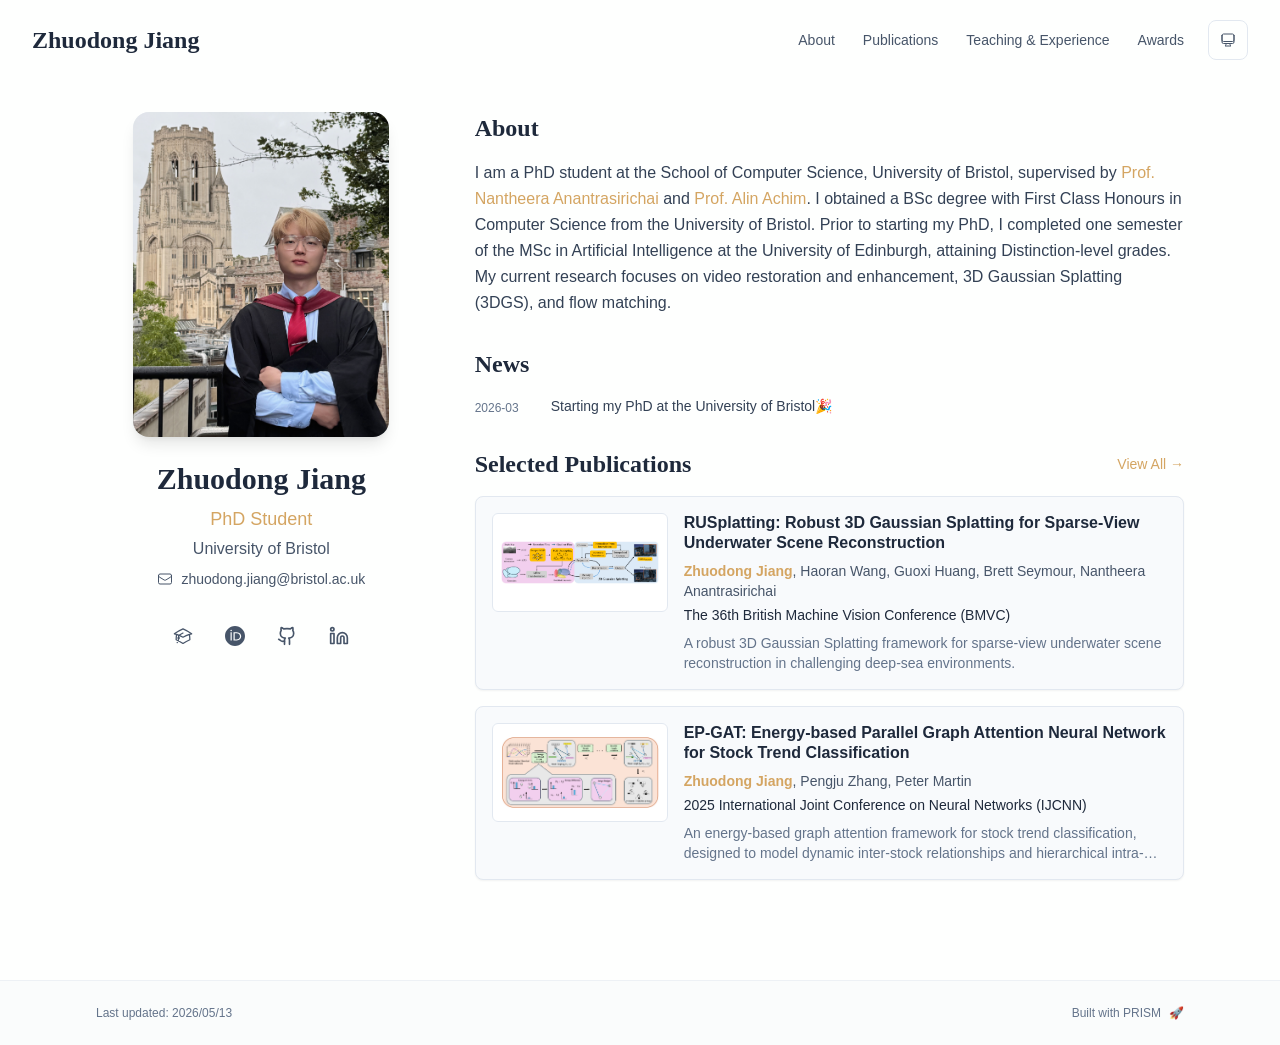
==== index.html @ 2ffdc96c "Add files via upload" ====
<!DOCTYPE html><html lang="en" class="scroll-smooth"><head><meta charSet="utf-8"/><meta name="viewport" content="width=device-width, initial-scale=1"/><link rel="preload" as="image" href="bio.JPG"/><link rel="stylesheet" href="/_next/static/css/8590dfe646bd45a2.css" data-precedence="next"/><link rel="preload" as="script" fetchPriority="low" href="/_next/static/chunks/webpack-679b75d1c4c2027c.js"/><script src="/_next/static/chunks/4bd1b696-70b6d399998de86a.js" async=""></script><script src="/_next/static/chunks/684-5aaa8290a129f299.js" async=""></script><script src="/_next/static/chunks/main-app-1e3bed3630643436.js" async=""></script><script src="/_next/static/chunks/461-a9a5d7b05a71d978.js" async=""></script><script src="/_next/static/chunks/874-6cc630662f3664af.js" async=""></script><script src="/_next/static/chunks/291-e39730cc9327e39b.js" async=""></script><script src="/_next/static/chunks/app/layout-926b133515a40fc3.js" async=""></script><script src="/_next/static/chunks/178-8a35d88e684927c9.js" async=""></script><script src="/_next/static/chunks/748-3e2db19ba44b58be.js" async=""></script><script src="/_next/static/chunks/app/page-a90eacf010268359.js" async=""></script><link rel="icon" href="/logo.jpeg" type="image/svg+xml"/><link rel="dns-prefetch" href="https://jialeliu.com"/><link rel="preconnect" href="https://jialeliu.com" crossorigin=""/><link rel="preload" as="font" type="font/woff2" href="https://jialeliu.com/fonts/georgiab.woff2" crossorigin=""/><script>
              try {
                const theme = localStorage.getItem('theme-storage');
                const parsed = theme ? JSON.parse(theme) : null;
                const setting = parsed?.state?.theme || 'system';
                const prefersDark = typeof window !== 'undefined' && window.matchMedia && window.matchMedia('(prefers-color-scheme: dark)').matches;
                const effective = setting === 'dark' ? 'dark' : (setting === 'light' ? 'light' : (prefersDark ? 'dark' : 'light'));
                var root = document.documentElement;
                root.classList.add(effective);
                root.setAttribute('data-theme', effective);
              } catch (e) {
                var root = document.documentElement;
                root.classList.add('light');
                root.setAttribute('data-theme', 'light');
              }
            </script><script>
    try {
      const cfg = {"enabled":true,"locales":["en"],"defaultLocale":"en","mode":"auto","fixedLocale":"en","persist":true,"switcher":true,"labels":{"en":"English"}};
      const storageKey = 'locale-storage';
      const normalize = (value) => typeof value === 'string' ? value.trim().replace('_', '-').toLowerCase() : '';
      const matchLocale = (candidate) => {
        const normalized = normalize(candidate);
        if (!normalized) return null;
        if (cfg.locales.includes(normalized)) return normalized;
        const language = normalized.split('-')[0];
        if (cfg.locales.includes(language)) return language;
        return null;
      };

      let resolved = null;

      if (cfg.persist) {
        resolved = matchLocale(localStorage.getItem(storageKey));
      }

      if (!resolved) {
        if (cfg.mode === 'fixed') {
          resolved = cfg.fixedLocale;
        } else {
          resolved = matchLocale(navigator.language);
        }
      }

      if (!resolved) {
        resolved = cfg.defaultLocale;
      }

      const root = document.documentElement;
      root.lang = resolved;
      root.setAttribute('data-locale', resolved);

      if (cfg.persist) {
        localStorage.setItem(storageKey, resolved);
      }
    } catch (e) {
      const root = document.documentElement;
      root.lang = 'en';
      root.setAttribute('data-locale', 'en');
    }
  </script><title>Zhuodong Jiang</title><meta name="description" content="PhD student at the University of Bristol."/><meta name="author" content="Zhuodong Jiang"/><meta name="keywords" content="Zhuodong Jiang,PhD,Research,University of Bristol"/><meta name="creator" content="Zhuodong Jiang"/><meta name="publisher" content="Zhuodong Jiang"/><meta property="og:title" content="Zhuodong Jiang"/><meta property="og:description" content="PhD student at the University of Bristol."/><meta property="og:site_name" content="Zhuodong Jiang&#x27;s Academic Website"/><meta property="og:locale" content="en_US"/><meta property="og:type" content="website"/><meta name="twitter:card" content="summary"/><meta name="twitter:title" content="Zhuodong Jiang"/><meta name="twitter:description" content="PhD student at the University of Bristol."/><link rel="icon" href="/logo.jpeg"/><script>document.querySelectorAll('body link[rel="icon"], body link[rel="apple-touch-icon"]').forEach(el => document.head.appendChild(el))</script><script src="/_next/static/chunks/polyfills-42372ed130431b0a.js" noModule=""></script></head><body class="font-sans antialiased"><div style="visibility:hidden"><nav class="fixed top-0 left-0 right-0 z-50" data-headlessui-state=""><div class="transition-all duration-300 ease-out bg-transparent" style="transform:translateY(-100px)"><div class="max-w-7xl mx-auto px-4 sm:px-6 lg:px-8"><div class="flex justify-between items-center h-16 lg:h-20"><div class="flex-shrink-0" tabindex="0"><a class="text-xl lg:text-2xl font-serif font-semibold text-primary hover:text-accent transition-colors duration-200" href="/">Zhuodong Jiang</a></div><div class="hidden lg:block"><div class="ml-10 flex items-center space-x-3"><div class="relative flex items-baseline space-x-1"><a data-nav-href="/" class="relative px-3 py-2 text-sm font-medium rounded-lg transition-colors duration-150 text-primary" href="/">About</a><a data-nav-href="/publications" class="relative px-3 py-2 text-sm font-medium rounded-lg transition-colors duration-150 text-neutral-600" href="/publications/">Publications</a><a data-nav-href="/teaching" class="relative px-3 py-2 text-sm font-medium rounded-lg transition-colors duration-150 text-neutral-600" href="/teaching/">Teaching &amp; Experience</a><a data-nav-href="/awards" class="relative px-3 py-2 text-sm font-medium rounded-lg transition-colors duration-150 text-neutral-600" href="/awards/">Awards</a></div><div class="flex items-center justify-center w-10 h-10 rounded-lg border border-neutral-200 dark:border-[rgba(148,163,184,0.24)] bg-background dark:bg-neutral-800"><div class="w-4 h-4 rounded-full bg-neutral-300 animate-pulse"></div></div></div></div><div class="lg:hidden flex items-center space-x-2"><div class="flex items-center justify-center w-10 h-10 rounded-lg border border-neutral-200 dark:border-[rgba(148,163,184,0.24)] bg-background dark:bg-neutral-800"><div class="w-4 h-4 rounded-full bg-neutral-300 animate-pulse"></div></div><button class="inline-flex items-center justify-center p-2 rounded-md text-neutral-600 hover:text-primary hover:bg-neutral-100 dark:hover:bg-neutral-800 focus:outline-none focus:ring-2 focus:ring-inset focus:ring-accent transition-colors duration-200" id="headlessui-disclosure-button-«R7pdb»" type="button" aria-expanded="false" data-headlessui-state=""><span class="sr-only">Open main menu</span><div><svg xmlns="http://www.w3.org/2000/svg" fill="none" viewBox="0 0 24 24" stroke-width="1.5" stroke="currentColor" aria-hidden="true" data-slot="icon" class="block h-6 w-6"><path stroke-linecap="round" stroke-linejoin="round" d="M3.75 6.75h16.5M3.75 12h16.5m-16.5 5.25h16.5"></path></svg></div></button></div></div></div></div></nav><main class="min-h-screen pt-16 lg:pt-20"><div class="max-w-6xl mx-auto px-4 sm:px-6 lg:px-8 py-8 bg-background min-h-screen"><div class="grid grid-cols-1 lg:grid-cols-3 gap-12"><div class="lg:col-span-1"><div class="sticky top-8" style="opacity:0;transform:translateY(20px)"><div class="w-64 max-w-full mx-auto mb-6 rounded-2xl overflow-hidden shadow-lg bg-neutral-100 dark:bg-neutral-800 hover:shadow-xl transition-all duration-200 hover:scale-105"><img alt="Zhuodong Jiang" width="2374" height="2936" decoding="async" data-nimg="1" class="w-full h-auto object-contain" style="color:transparent" src="bio.JPG"/></div><div class="text-center mb-6"><h1 class="text-3xl font-serif font-bold text-primary mb-2">Zhuodong Jiang</h1><p class="text-lg text-accent font-medium mb-1">PhD Student</p><p class="text-neutral-600 mb-2">University of Bristol</p><a href="mailto:zhuodong.jiang@bristol.ac.uk" class="inline-flex max-w-full items-center justify-center gap-2 text-sm text-neutral-600 transition-colors duration-200 hover:text-accent dark:text-neutral-400"><svg xmlns="http://www.w3.org/2000/svg" fill="none" viewBox="0 0 24 24" stroke-width="1.5" stroke="currentColor" aria-hidden="true" data-slot="icon" class="h-4 w-4 flex-shrink-0"><path stroke-linecap="round" stroke-linejoin="round" d="M21.75 6.75v10.5a2.25 2.25 0 0 1-2.25 2.25h-15a2.25 2.25 0 0 1-2.25-2.25V6.75m19.5 0A2.25 2.25 0 0 0 19.5 4.5h-15a2.25 2.25 0 0 0-2.25 2.25m19.5 0v.243a2.25 2.25 0 0 1-1.07 1.916l-7.5 4.615a2.25 2.25 0 0 1-2.36 0L3.32 8.91a2.25 2.25 0 0 1-1.07-1.916V6.75"></path></svg><span class="truncate">zhuodong.jiang@bristol.ac.uk</span></a></div><div class="flex flex-wrap justify-center gap-3 sm:gap-4 mb-6 relative px-2"><a href="https://scholar.google.com/citations?user=TAhNM6oAAAAJ&amp;hl=en&amp;authuser=1" target="_blank" rel="noopener noreferrer" class="p-2 sm:p-2 text-neutral-600 dark:text-neutral-400 hover:text-accent transition-colors duration-200" aria-label="Google Scholar"><svg xmlns="http://www.w3.org/2000/svg" fill="none" viewBox="0 0 24 24" stroke-width="1.5" stroke="currentColor" aria-hidden="true" data-slot="icon" class="h-5 w-5"><path stroke-linecap="round" stroke-linejoin="round" d="M4.26 10.147a60.438 60.438 0 0 0-.491 6.347A48.62 48.62 0 0 1 12 20.904a48.62 48.62 0 0 1 8.232-4.41 60.46 60.46 0 0 0-.491-6.347m-15.482 0a50.636 50.636 0 0 0-2.658-.813A59.906 59.906 0 0 1 12 3.493a59.903 59.903 0 0 1 10.399 5.84c-.896.248-1.783.52-2.658.814m-15.482 0A50.717 50.717 0 0 1 12 13.489a50.702 50.702 0 0 1 7.74-3.342M6.75 15a.75.75 0 1 0 0-1.5.75.75 0 0 0 0 1.5Zm0 0v-3.675A55.378 55.378 0 0 1 12 8.443m-7.007 11.55A5.981 5.981 0 0 0 6.75 15.75v-1.5"></path></svg></a><a href="https://orcid.org/my-orcid?orcid=0009-0002-5000-2752" target="_blank" rel="noopener noreferrer" class="p-2 sm:p-2 text-neutral-600 dark:text-neutral-400 hover:text-accent transition-colors duration-200" aria-label="ORCID"><svg viewBox="0 0 24 24" fill="currentColor" class="h-5 w-5" xmlns="http://www.w3.org/2000/svg"><path d="M12 0C5.372 0 0 5.372 0 12s5.372 12 12 12 12-5.372 12-12S18.628 0 12 0zM7.369 4.378c.525 0 .947.431.947.947s-.422.947-.947.947a.95.95 0 0 1-.947-.947c0-.525.422-.947.947-.947zm-.722 3.038h1.444v10.041H6.647V7.416zm3.562 0h3.9c3.712 0 5.344 2.653 5.344 5.025 0 2.578-2.016 5.025-5.325 5.025h-3.919V7.416zm1.444 1.303v7.444h2.297c3.272 0 4.022-2.484 4.022-3.722 0-2.016-1.284-3.722-4.097-3.722h-2.222z"></path></svg></a><a href="https://github.com/theflash987" target="_blank" rel="noopener noreferrer" class="p-2 sm:p-2 text-neutral-600 dark:text-neutral-400 hover:text-accent transition-colors duration-200" aria-label="GitHub"><svg xmlns="http://www.w3.org/2000/svg" width="24" height="24" viewBox="0 0 24 24" fill="none" stroke="currentColor" stroke-width="2" stroke-linecap="round" stroke-linejoin="round" class="lucide lucide-github h-5 w-5" aria-hidden="true"><path d="M15 22v-4a4.8 4.8 0 0 0-1-3.5c3 0 6-2 6-5.5.08-1.25-.27-2.48-1-3.5.28-1.15.28-2.35 0-3.5 0 0-1 0-3 1.5-2.64-.5-5.36-.5-8 0C6 2 5 2 5 2c-.3 1.15-.3 2.35 0 3.5A5.403 5.403 0 0 0 4 9c0 3.5 3 5.5 6 5.5-.39.49-.68 1.05-.85 1.65-.17.6-.22 1.23-.15 1.85v4"></path><path d="M9 18c-4.51 2-5-2-7-2"></path></svg></a><a href="https://www.linkedin.com/in/zhuodong-jiang-a0615832b/" target="_blank" rel="noopener noreferrer" class="p-2 sm:p-2 text-neutral-600 dark:text-neutral-400 hover:text-accent transition-colors duration-200" aria-label="LinkedIn"><svg xmlns="http://www.w3.org/2000/svg" width="24" height="24" viewBox="0 0 24 24" fill="none" stroke="currentColor" stroke-width="2" stroke-linecap="round" stroke-linejoin="round" class="lucide lucide-linkedin h-5 w-5" aria-hidden="true"><path d="M16 8a6 6 0 0 1 6 6v7h-4v-7a2 2 0 0 0-2-2 2 2 0 0 0-2 2v7h-4v-7a6 6 0 0 1 6-6z"></path><rect width="4" height="12" x="2" y="9"></rect><circle cx="4" cy="4" r="2"></circle></svg></a></div></div></div><div class="lg:col-span-2 space-y-8"><section id="about" class="scroll-mt-24 space-y-8"><section style="opacity:0;transform:translateY(20px)"><h2 class="text-2xl font-serif font-bold text-primary mb-4">About</h2><div class="text-neutral-700 dark:text-neutral-600 leading-relaxed"><p class="mb-4 last:mb-0">I am a PhD student at the School of Computer Science, University of Bristol, supervised by <a href="https://pui-nantheera.github.io/" node="[object Object]" target="_blank" rel="noopener noreferrer" class="text-accent font-medium transition-all duration-200 rounded hover:bg-accent/10 hover:shadow-sm">Prof. Nantheera Anantrasirichai</a> and <a href="https://www.bristol.ac.uk/people/person/Alin-Achim-a515a426-727d-480b-8d4e-a4a756d6d8f9/" node="[object Object]" target="_blank" rel="noopener noreferrer" class="text-accent font-medium transition-all duration-200 rounded hover:bg-accent/10 hover:shadow-sm">Prof. Alin Achim</a>. I obtained a BSc degree with First Class Honours in Computer Science from the University of Bristol. Prior to starting my PhD, I completed one semester of the MSc in Artificial Intelligence at the University of Edinburgh, attaining Distinction-level grades. My current research focuses on video restoration and enhancement, 3D Gaussian Splatting (3DGS), and flow matching.</p></div></section><section style="opacity:0;transform:translateY(20px)"><h2 class="text-2xl font-serif font-bold text-primary mb-4">News</h2><div class="space-y-3"><div class="flex items-start space-x-3"><span class="text-xs text-neutral-500 mt-1 w-16 flex-shrink-0">2026-03</span><p class="text-sm text-neutral-700">Starting my PhD at the University of Bristol🎉</p></div></div></section><section style="opacity:0;transform:translateY(20px)"><div class="flex items-center justify-between mb-4"><h2 class="text-2xl font-serif font-bold text-primary">Selected Publications</h2><a class="text-accent hover:text-accent-dark text-sm font-medium transition-all duration-200 rounded hover:bg-accent/10 hover:shadow-sm" href="/publications/">View All<!-- --> →</a></div><div class="space-y-4"><div class="bg-neutral-50 dark:bg-neutral-800 p-4 rounded-lg shadow-sm border border-neutral-200 dark:border-[rgba(148,163,184,0.24)] hover:shadow-lg transition-all duration-200 hover:scale-[1.02]" style="opacity:0;transform:translateY(20px)"><div class="flex flex-col gap-4 sm:flex-row"><div class="w-full flex-shrink-0 sm:w-44"><div class="relative aspect-video overflow-hidden rounded-md border border-neutral-200 bg-white dark:border-neutral-700 dark:bg-neutral-900"><img alt="RUSplatting: Robust 3D Gaussian Splatting for Sparse-View Underwater Scene Reconstruction" loading="lazy" decoding="async" data-nimg="fill" class="object-contain p-2" style="position:absolute;height:100%;width:100%;left:0;top:0;right:0;bottom:0;color:transparent" src="/papers/overview_final_v2.png"/></div></div><div class="min-w-0 flex-1"><h3 class="font-semibold text-primary mb-2 leading-tight">RUSplatting: Robust 3D Gaussian Splatting for Sparse-View Underwater Scene Reconstruction</h3><p class="text-sm text-neutral-600 dark:text-neutral-500 mb-1"><span><span class="font-semibold text-accent ">Zhuodong Jiang</span>, </span><span><span class=" ">Haoran Wang</span>, </span><span><span class=" ">Guoxi Huang</span>, </span><span><span class=" ">Brett Seymour</span>, </span><span><span class=" ">Nantheera Anantrasirichai</span></span></p><p class="text-sm font-medium text-neutral-800 dark:text-neutral-600 mb-2">The 36th British Machine Vision Conference (BMVC)</p><p class="text-sm text-neutral-500 dark:text-neutral-500 line-clamp-2">A robust 3D Gaussian Splatting framework for sparse-view underwater scene reconstruction in challenging deep-sea environments.</p></div></div></div><div class="bg-neutral-50 dark:bg-neutral-800 p-4 rounded-lg shadow-sm border border-neutral-200 dark:border-[rgba(148,163,184,0.24)] hover:shadow-lg transition-all duration-200 hover:scale-[1.02]" style="opacity:0;transform:translateY(20px)"><div class="flex flex-col gap-4 sm:flex-row"><div class="w-full flex-shrink-0 sm:w-44"><div class="relative aspect-video overflow-hidden rounded-md border border-neutral-200 bg-white dark:border-neutral-700 dark:bg-neutral-900"><img alt="EP-GAT: Energy-based Parallel Graph Attention Neural Network for Stock Trend Classification" loading="lazy" decoding="async" data-nimg="fill" class="object-contain p-2" style="position:absolute;height:100%;width:100%;left:0;top:0;right:0;bottom:0;color:transparent" src="/papers/overall_structure.png"/></div></div><div class="min-w-0 flex-1"><h3 class="font-semibold text-primary mb-2 leading-tight">EP-GAT: Energy-based Parallel Graph Attention Neural Network for Stock Trend Classification</h3><p class="text-sm text-neutral-600 dark:text-neutral-500 mb-1"><span><span class="font-semibold text-accent ">Zhuodong Jiang</span>, </span><span><span class=" ">Pengju Zhang</span>, </span><span><span class=" ">Peter Martin</span></span></p><p class="text-sm font-medium text-neutral-800 dark:text-neutral-600 mb-2">2025 International Joint Conference on Neural Networks (IJCNN)</p><p class="text-sm text-neutral-500 dark:text-neutral-500 line-clamp-2">An energy-based graph attention framework for stock trend classification, designed to model dynamic inter-stock relationships and hierarchical intra-stock patterns.</p></div></div></div></div></section></section></div></div></div><!--$--><!--/$--><!--$--><!--/$--></main><footer class="border-t border-neutral-200/50 bg-neutral-50/50 dark:bg-neutral-900/50 dark:border-neutral-700/50"><div class="max-w-6xl mx-auto px-4 sm:px-6 lg:px-8 py-6"><div class="flex flex-col sm:flex-row justify-between items-center gap-2"><p class="text-xs text-neutral-500">Last updated<!-- -->: <!-- -->2026/05/13</p><p class="text-xs text-neutral-500 flex items-center"><a href="https://github.com/xyjoey/PRISM" target="_blank" rel="noopener noreferrer">Built with PRISM</a><span class="ml-2">🚀</span></p></div></div></footer></div><script src="/_next/static/chunks/webpack-679b75d1c4c2027c.js" async=""></script><script>(self.__next_f=self.__next_f||[]).push([0])</script><script>self.__next_f.push([1,"1:\"$Sreact.fragment\"\n3:I[3719,[\"461\",\"static/chunks/461-a9a5d7b05a71d978.js\",\"874\",\"static/chunks/874-6cc630662f3664af.js\",\"291\",\"static/chunks/291-e39730cc9327e39b.js\",\"177\",\"static/chunks/app/layout-926b133515a40fc3.js\"],\"ThemeProvider\"]\n4:I[310,[\"461\",\"static/chunks/461-a9a5d7b05a71d978.js\",\"874\",\"static/chunks/874-6cc630662f3664af.js\",\"291\",\"static/chunks/291-e39730cc9327e39b.js\",\"177\",\"static/chunks/app/layout-926b133515a40fc3.js\"],\"LocaleProvider\"]\n5:I[4574,[\"461\",\"static/chunks/461-a9a5d7b05a71d978.js\",\"874\",\"static/chunks/874-6cc630662f3664af.js\",\"291\",\"static/chunks/291-e39730cc9327e39b.js\",\"177\",\"static/chunks/app/layout-926b133515a40fc3.js\"],\"default\"]\n6:I[7555,[],\"\"]\n7:I[1295,[],\"\"]\n8:I[2548,[\"461\",\"static/chunks/461-a9a5d7b05a71d978.js\",\"874\",\"static/chunks/874-6cc630662f3664af.js\",\"291\",\"static/chunks/291-e39730cc9327e39b.js\",\"177\",\"static/chunks/app/layout-926b133515a40fc3.js\"],\"default\"]\n9:I[4460,[\"461\",\"static/chunks/461-a9a5d7b05a71d978.js\",\"178\",\"static/chunks/178-8a35d88e684927c9.js\",\"874\",\"static/chunks/874-6cc630662f3664af.js\",\"748\",\"static/chunks/748-3e2db19ba44b58be.js\",\"974\",\"static/chunks/app/page-a90eacf010268359.js\"],\"default\"]\na:I[9665,[],\"MetadataBoundary\"]\nc:I[9665,[],\"OutletBoundary\"]\nf:I[4911,[],\"AsyncMetadataOutlet\"]\n11:I[9665,[],\"ViewportBoundary\"]\n13:I[6614,[],\"\"]\n:HL[\"/_next/static/css/8590dfe646bd45a2.css\",\"style\"]\n2:T57d,\n    try {\n      const cfg = {\"enabled\":true,\"locales\":[\"en\"],\"defaultLocale\":\"en\",\"mode\":\"auto\",\"fixedLocale\":\"en\",\"persist\":true,\"switcher\":true,\"labels\":{\"en\":\"English\"}};\n      const storageKey = 'locale-storage';\n      const normalize = (value) =\u003e typeof value === 'string' ? value.trim().replace('_', '-').toLowerCase() : '';\n      const matchLocale = (candidate) =\u003e {\n        const normalized = normalize(candidate);\n        if (!normalized) return null;\n        if (cfg.locales.includes(normalized)) return normalized;\n        const language = normalized.split('-')[0];\n        if (cfg.locales.includes(language)) return language;\n        return null;\n      "])</script><script>self.__next_f.push([1,"};\n\n      let resolved = null;\n\n      if (cfg.persist) {\n        resolved = matchLocale(localStorage.getItem(storageKey));\n      }\n\n      if (!resolved) {\n        if (cfg.mode === 'fixed') {\n          resolved = cfg.fixedLocale;\n        } else {\n          resolved = matchLocale(navigator.language);\n        }\n      }\n\n      if (!resolved) {\n        resolved = cfg.defaultLocale;\n      }\n\n      const root = document.documentElement;\n      root.lang = resolved;\n      root.setAttribute('data-locale', resolved);\n\n      if (cfg.persist) {\n        localStorage.setItem(storageKey, resolved);\n      }\n    } catch (e) {\n      const root = document.documentElement;\n      root.lang = 'en';\n      root.setAttribute('data-locale', 'en');\n    }\n  "])</script><script>self.__next_f.push([1,"0:{\"P\":null,\"b\":\"Yw_uEle7CF0HJlz-Taul2\",\"p\":\"\",\"c\":[\"\",\"\"],\"i\":false,\"f\":[[[\"\",{\"children\":[\"__PAGE__\",{}]},\"$undefined\",\"$undefined\",true],[\"\",[\"$\",\"$1\",\"c\",{\"children\":[[[\"$\",\"link\",\"0\",{\"rel\":\"stylesheet\",\"href\":\"/_next/static/css/8590dfe646bd45a2.css\",\"precedence\":\"next\",\"crossOrigin\":\"$undefined\",\"nonce\":\"$undefined\"}]],[\"$\",\"html\",null,{\"lang\":\"en\",\"className\":\"scroll-smooth\",\"suppressHydrationWarning\":true,\"children\":[[\"$\",\"head\",null,{\"children\":[[\"$\",\"link\",null,{\"rel\":\"icon\",\"href\":\"/logo.jpeg\",\"type\":\"image/svg+xml\"}],[\"$\",\"link\",null,{\"rel\":\"dns-prefetch\",\"href\":\"https://jialeliu.com\"}],[\"$\",\"link\",null,{\"rel\":\"preconnect\",\"href\":\"https://jialeliu.com\",\"crossOrigin\":\"\"}],[\"$\",\"link\",null,{\"rel\":\"preload\",\"as\":\"font\",\"type\":\"font/woff2\",\"href\":\"https://jialeliu.com/fonts/georgiab.woff2\",\"crossOrigin\":\"\"}],[\"$\",\"script\",null,{\"dangerouslySetInnerHTML\":{\"__html\":\"\\n              try {\\n                const theme = localStorage.getItem('theme-storage');\\n                const parsed = theme ? JSON.parse(theme) : null;\\n                const setting = parsed?.state?.theme || 'system';\\n                const prefersDark = typeof window !== 'undefined' \u0026\u0026 window.matchMedia \u0026\u0026 window.matchMedia('(prefers-color-scheme: dark)').matches;\\n                const effective = setting === 'dark' ? 'dark' : (setting === 'light' ? 'light' : (prefersDark ? 'dark' : 'light'));\\n                var root = document.documentElement;\\n                root.classList.add(effective);\\n                root.setAttribute('data-theme', effective);\\n              } catch (e) {\\n                var root = document.documentElement;\\n                root.classList.add('light');\\n                root.setAttribute('data-theme', 'light');\\n              }\\n            \"}}],[\"$\",\"script\",null,{\"dangerouslySetInnerHTML\":{\"__html\":\"$2\"}}]]}],[\"$\",\"body\",null,{\"className\":\"font-sans antialiased\",\"children\":[\"$\",\"$L3\",null,{\"children\":[\"$\",\"$L4\",null,{\"config\":{\"enabled\":true,\"locales\":[\"en\"],\"defaultLocale\":\"en\",\"mode\":\"auto\",\"fixedLocale\":\"en\",\"persist\":true,\"switcher\":true,\"labels\":{\"en\":\"English\"}},\"children\":[[\"$\",\"$L5\",null,{\"items\":[{\"title\":\"About\",\"type\":\"page\",\"target\":\"about\",\"href\":\"/\"},{\"title\":\"Publications\",\"type\":\"page\",\"target\":\"publications\",\"href\":\"/publications\"},{\"title\":\"Teaching \u0026 Experience\",\"type\":\"page\",\"target\":\"teaching\",\"href\":\"/teaching\"},{\"title\":\"Awards\",\"type\":\"page\",\"target\":\"awards\",\"href\":\"/awards\"}],\"siteTitle\":\"Zhuodong Jiang\",\"enableOnePageMode\":false,\"i18n\":\"$0:f:0:1:1:props:children:1:props:children:1:props:children:props:children:props:config\",\"itemsByLocale\":{\"en\":[{\"title\":\"About\",\"type\":\"page\",\"target\":\"about\",\"href\":\"/\"},{\"title\":\"Publications\",\"type\":\"page\",\"target\":\"publications\",\"href\":\"/publications\"},{\"title\":\"Teaching \u0026 Experience\",\"type\":\"page\",\"target\":\"teaching\",\"href\":\"/teaching\"},{\"title\":\"Awards\",\"type\":\"page\",\"target\":\"awards\",\"href\":\"/awards\"}]},\"siteTitleByLocale\":{\"en\":\"Zhuodong Jiang\"}}],[\"$\",\"main\",null,{\"className\":\"min-h-screen pt-16 lg:pt-20\",\"children\":[\"$\",\"$L6\",null,{\"parallelRouterKey\":\"children\",\"error\":\"$undefined\",\"errorStyles\":\"$undefined\",\"errorScripts\":\"$undefined\",\"template\":[\"$\",\"$L7\",null,{}],\"templateStyles\":\"$undefined\",\"templateScripts\":\"$undefined\",\"notFound\":[[[\"$\",\"title\",null,{\"children\":\"404: This page could not be found.\"}],[\"$\",\"div\",null,{\"style\":{\"fontFamily\":\"system-ui,\\\"Segoe UI\\\",Roboto,Helvetica,Arial,sans-serif,\\\"Apple Color Emoji\\\",\\\"Segoe UI Emoji\\\"\",\"height\":\"100vh\",\"textAlign\":\"center\",\"display\":\"flex\",\"flexDirection\":\"column\",\"alignItems\":\"center\",\"justifyContent\":\"center\"},\"children\":[\"$\",\"div\",null,{\"children\":[[\"$\",\"style\",null,{\"dangerouslySetInnerHTML\":{\"__html\":\"body{color:#000;background:#fff;margin:0}.next-error-h1{border-right:1px solid rgba(0,0,0,.3)}@media (prefers-color-scheme:dark){body{color:#fff;background:#000}.next-error-h1{border-right:1px solid rgba(255,255,255,.3)}}\"}}],[\"$\",\"h1\",null,{\"className\":\"next-error-h1\",\"style\":{\"display\":\"inline-block\",\"margin\":\"0 20px 0 0\",\"padding\":\"0 23px 0 0\",\"fontSize\":24,\"fontWeight\":500,\"verticalAlign\":\"top\",\"lineHeight\":\"49px\"},\"children\":404}],[\"$\",\"div\",null,{\"style\":{\"display\":\"inline-block\"},\"children\":[\"$\",\"h2\",null,{\"style\":{\"fontSize\":14,\"fontWeight\":400,\"lineHeight\":\"49px\",\"margin\":0},\"children\":\"This page could not be found.\"}]}]]}]}]],[]],\"forbidden\":\"$undefined\",\"unauthorized\":\"$undefined\"}]}],[\"$\",\"$L8\",null,{\"lastUpdated\":\"2026/05/13\",\"lastUpdatedByLocale\":{\"en\":\"2026/05/13\"},\"defaultLocale\":\"en\"}]]}]}]}]]}]]}],{\"children\":[\"__PAGE__\",[\"$\",\"$1\",\"c\",{\"children\":[[\"$\",\"$L9\",null,{\"dataByLocale\":{\"en\":{\"author\":{\"name\":\"Zhuodong Jiang\",\"title\":\"PhD Student\",\"institution\":\"University of Bristol\",\"avatar\":\"bio.JPG\"},\"social\":{\"email\":\"zhuodong.jiang@bristol.ac.uk\",\"google_scholar\":\"https://scholar.google.com/citations?user=TAhNM6oAAAAJ\u0026hl=en\u0026authuser=1\",\"orcid\":\"https://orcid.org/my-orcid?orcid=0009-0002-5000-2752\",\"github\":\"https://github.com/theflash987\",\"linkedin\":\"https://www.linkedin.com/in/zhuodong-jiang-a0615832b/\"},\"features\":{\"enable_likes\":false,\"enable_one_page_mode\":false},\"enableOnePageMode\":false,\"researchInterests\":\"$undefined\",\"pagesToShow\":[{\"type\":\"about\",\"id\":\"about\",\"sections\":[{\"id\":\"about\",\"type\":\"markdown\",\"source\":\"bio.md\",\"title\":\"About\",\"content\":\"I am a PhD student at the School of Computer Science, University of Bristol, supervised by [Prof. Nantheera Anantrasirichai](https://pui-nantheera.github.io/) and [Prof. Alin Achim](https://www.bristol.ac.uk/people/person/Alin-Achim-a515a426-727d-480b-8d4e-a4a756d6d8f9/). I obtained a BSc degree with First Class Honours in Computer Science from the University of Bristol. Prior to starting my PhD, I completed one semester of the MSc in Artificial Intelligence at the University of Edinburgh, attaining Distinction-level grades. My current research focuses on video restoration and enhancement, 3D Gaussian Splatting (3DGS), and flow matching.\"},{\"id\":\"news\",\"type\":\"list\",\"title\":\"News\",\"source\":\"news.toml\",\"items\":[{\"date\":\"2026-03\",\"content\":\"Starting my PhD at the University of Bristol🎉\"}]},{\"id\":\"featured_publications\",\"type\":\"publications\",\"title\":\"Selected Publications\",\"filter\":\"selected\",\"limit\":3,\"publications\":[{\"id\":\"jiang2025rusplatting\",\"title\":\"RUSplatting: Robust 3D Gaussian Splatting for Sparse-View Underwater Scene Reconstruction\",\"authors\":[{\"name\":\"Zhuodong Jiang\",\"isHighlighted\":true,\"isCorresponding\":false,\"isCoAuthor\":false},{\"name\":\"Haoran Wang\",\"isHighlighted\":false,\"isCorresponding\":false,\"isCoAuthor\":false},{\"name\":\"Guoxi Huang\",\"isHighlighted\":false,\"isCorresponding\":false,\"isCoAuthor\":false},{\"name\":\"Brett Seymour\",\"isHighlighted\":false,\"isCorresponding\":false,\"isCoAuthor\":false},{\"name\":\"Nantheera Anantrasirichai\",\"isHighlighted\":false,\"isCorresponding\":false,\"isCoAuthor\":false}],\"year\":2025,\"type\":\"conference\",\"status\":\"published\",\"tags\":[\"3DGS\",\"Underwater Scene Reconstruction\"],\"keywords\":\"$0:f:0:1:2:children:1:props:children:0:props:dataByLocale:en:pagesToShow:0:sections:2:publications:0:tags\",\"researchArea\":\"machine-learning\",\"journal\":\"\",\"conference\":\"The 36th British Machine Vision Conference (BMVC)\",\"code\":\"https://github.com/theflash987/RUSplatting\",\"abstract\":\"\",\"description\":\"A robust 3D Gaussian Splatting framework for sparse-view underwater scene reconstruction in challenging deep-sea environments.\",\"selected\":true,\"preview\":\"overview_final_v2.png\",\"bibtex\":\"@inproceedings{jiang2025rusplatting,\\n  title = {RUSplatting: Robust 3D Gaussian Splatting for Sparse-View Underwater Scene Reconstruction},\\n  author = {Jiang, Zhuodong and Wang, Haoran and Huang, Guoxi and Seymour, Brett and Anantrasirichai, Nantheera},\\n  booktitle = {The 36th British Machine Vision Conference (BMVC)},\\n  year = {2025}\\n}\"},{\"id\":\"jiang2025ep\",\"title\":\"EP-GAT: Energy-based Parallel Graph Attention Neural Network for Stock Trend Classification\",\"authors\":[{\"name\":\"Zhuodong Jiang\",\"isHighlighted\":true,\"isCorresponding\":false,\"isCoAuthor\":false},{\"name\":\"Pengju Zhang\",\"isHighlighted\":false,\"isCorresponding\":false,\"isCoAuthor\":false},{\"name\":\"Peter Martin\",\"isHighlighted\":false,\"isCorresponding\":false,\"isCoAuthor\":false}],\"year\":2025,\"type\":\"conference\",\"status\":\"published\",\"tags\":[\"Graph Neural Network\",\"Financial Forecast\"],\"keywords\":\"$0:f:0:1:2:children:1:props:children:0:props:dataByLocale:en:pagesToShow:0:sections:2:publications:1:tags\",\"researchArea\":\"neural-networks\",\"journal\":\"\",\"conference\":\"2025 International Joint Conference on Neural Networks (IJCNN)\",\"pages\":\"1--8\",\"code\":\"https://github.com/theflash987/EP-GAT\",\"abstract\":\"\",\"description\":\"An energy-based graph attention framework for stock trend classification, designed to model dynamic inter-stock relationships and hierarchical intra-stock patterns.\",\"selected\":true,\"preview\":\"overall_structure.png\",\"bibtex\":\"@inproceedings{jiang2025ep,\\n  title = {EP-GAT: Energy-based Parallel Graph Attention Neural Network for Stock Trend Classification},\\n  author = {Jiang, Zhuodong and Zhang, Pengju and Martin, Peter},\\n  booktitle = {2025 International Joint Conference on Neural Networks (IJCNN)},\\n  pages = {1--8},\\n  year = {2025},\\n  organization = {IEEE}\\n}\"}]}]}]}},\"defaultLocale\":\"en\"}],[\"$\",\"$La\",null,{\"children\":\"$Lb\"}],null,[\"$\",\"$Lc\",null,{\"children\":[\"$Ld\",\"$Le\",[\"$\",\"$Lf\",null,{\"promise\":\"$@10\"}]]}]]}],{},null,false]},null,false],[\"$\",\"$1\",\"h\",{\"children\":[null,[\"$\",\"$1\",\"hWccOJwo2TQCTlWsgCvHe\",{\"children\":[[\"$\",\"$L11\",null,{\"children\":\"$L12\"}],null]}],null]}],false]],\"m\":\"$undefined\",\"G\":[\"$13\",\"$undefined\"],\"s\":false,\"S\":true}\n"])</script><script>self.__next_f.push([1,"14:\"$Sreact.suspense\"\n15:I[4911,[],\"AsyncMetadata\"]\nb:[\"$\",\"$14\",null,{\"fallback\":null,\"children\":[\"$\",\"$L15\",null,{\"promise\":\"$@16\"}]}]\n"])</script><script>self.__next_f.push([1,"e:null\n"])</script><script>self.__next_f.push([1,"12:[[\"$\",\"meta\",\"0\",{\"charSet\":\"utf-8\"}],[\"$\",\"meta\",\"1\",{\"name\":\"viewport\",\"content\":\"width=device-width, initial-scale=1\"}]]\nd:null\n"])</script><script>self.__next_f.push([1,"16:{\"metadata\":[[\"$\",\"title\",\"0\",{\"children\":\"Zhuodong Jiang\"}],[\"$\",\"meta\",\"1\",{\"name\":\"description\",\"content\":\"PhD student at the University of Bristol.\"}],[\"$\",\"meta\",\"2\",{\"name\":\"author\",\"content\":\"Zhuodong Jiang\"}],[\"$\",\"meta\",\"3\",{\"name\":\"keywords\",\"content\":\"Zhuodong Jiang,PhD,Research,University of Bristol\"}],[\"$\",\"meta\",\"4\",{\"name\":\"creator\",\"content\":\"Zhuodong Jiang\"}],[\"$\",\"meta\",\"5\",{\"name\":\"publisher\",\"content\":\"Zhuodong Jiang\"}],[\"$\",\"meta\",\"6\",{\"property\":\"og:title\",\"content\":\"Zhuodong Jiang\"}],[\"$\",\"meta\",\"7\",{\"property\":\"og:description\",\"content\":\"PhD student at the University of Bristol.\"}],[\"$\",\"meta\",\"8\",{\"property\":\"og:site_name\",\"content\":\"Zhuodong Jiang's Academic Website\"}],[\"$\",\"meta\",\"9\",{\"property\":\"og:locale\",\"content\":\"en_US\"}],[\"$\",\"meta\",\"10\",{\"property\":\"og:type\",\"content\":\"website\"}],[\"$\",\"meta\",\"11\",{\"name\":\"twitter:card\",\"content\":\"summary\"}],[\"$\",\"meta\",\"12\",{\"name\":\"twitter:title\",\"content\":\"Zhuodong Jiang\"}],[\"$\",\"meta\",\"13\",{\"name\":\"twitter:description\",\"content\":\"PhD student at the University of Bristol.\"}],[\"$\",\"link\",\"14\",{\"rel\":\"icon\",\"href\":\"/logo.jpeg\"}]],\"error\":null,\"digest\":\"$undefined\"}\n10:{\"metadata\":\"$16:metadata\",\"error\":null,\"digest\":\"$undefined\"}\n"])</script></body></html>
---- _next/static/css/8590dfe646bd45a2.css ----
/*! tailwindcss v4.1.10 | MIT License | https://tailwindcss.com */@layer properties{@supports (((-webkit-hyphens:none)) and (not (margin-trim:inline))) or ((-moz-orient:inline) and (not (color:rgb(from red r g b)))){*,::backdrop,:after,:before{--tw-translate-x:0;--tw-translate-y:0;--tw-translate-z:0;--tw-rotate-x:initial;--tw-rotate-y:initial;--tw-rotate-z:initial;--tw-skew-x:initial;--tw-skew-y:initial;--tw-space-y-reverse:0;--tw-space-x-reverse:0;--tw-border-style:solid;--tw-leading:initial;--tw-font-weight:initial;--tw-shadow:0 0 #0000;--tw-shadow-color:initial;--tw-shadow-alpha:100%;--tw-inset-shadow:0 0 #0000;--tw-inset-shadow-color:initial;--tw-inset-shadow-alpha:100%;--tw-ring-color:initial;--tw-ring-shadow:0 0 #0000;--tw-inset-ring-color:initial;--tw-inset-ring-shadow:0 0 #0000;--tw-ring-inset:initial;--tw-ring-offset-width:0px;--tw-ring-offset-color:#fff;--tw-ring-offset-shadow:0 0 #0000;--tw-blur:initial;--tw-brightness:initial;--tw-contrast:initial;--tw-grayscale:initial;--tw-hue-rotate:initial;--tw-invert:initial;--tw-opacity:initial;--tw-saturate:initial;--tw-sepia:initial;--tw-drop-shadow:initial;--tw-drop-shadow-color:initial;--tw-drop-shadow-alpha:100%;--tw-drop-shadow-size:initial;--tw-backdrop-blur:initial;--tw-backdrop-brightness:initial;--tw-backdrop-contrast:initial;--tw-backdrop-grayscale:initial;--tw-backdrop-hue-rotate:initial;--tw-backdrop-invert:initial;--tw-backdrop-opacity:initial;--tw-backdrop-saturate:initial;--tw-backdrop-sepia:initial;--tw-duration:initial;--tw-ease:initial;--tw-scale-x:1;--tw-scale-y:1;--tw-scale-z:1}}}@layer theme{:host,:root{--font-sans:"Inter",-apple-system,BlinkMacSystemFont,"Segoe UI",Roboto,sans-serif;--color-red-50:oklch(97.1% .013 17.38);--color-red-400:oklch(70.4% .191 22.216);--color-red-600:oklch(57.7% .245 27.325);--color-red-900:oklch(39.6% .141 25.723);--color-white:#fff;--spacing:.25rem;--container-2xl:42rem;--container-3xl:48rem;--container-4xl:56rem;--container-6xl:72rem;--container-7xl:80rem;--text-xs:.75rem;--text-xs--line-height:calc(1/.75);--text-sm:.875rem;--text-sm--line-height:calc(1.25/.875);--text-base:1rem;--text-base--line-height:calc(1.5/1);--text-lg:1.125rem;--text-lg--line-height:calc(1.75/1.125);--text-xl:1.25rem;--text-xl--line-height:calc(1.75/1.25);--text-2xl:1.5rem;--text-2xl--line-height:calc(2/1.5);--text-3xl:1.875rem;--text-3xl--line-height:calc(2.25/1.875);--text-4xl:2.25rem;--text-4xl--line-height:calc(2.5/2.25);--font-weight-medium:500;--font-weight-semibold:600;--font-weight-bold:700;--leading-tight:1.25;--leading-relaxed:1.625;--radius-md:.375rem;--radius-lg:.5rem;--radius-xl:.75rem;--radius-2xl:1rem;--ease-out:cubic-bezier(0,0,.2,1);--animate-pulse:pulse 2s cubic-bezier(.4,0,.6,1)infinite;--blur-xl:24px;--aspect-video:16/9;--default-transition-duration:.15s;--default-transition-timing-function:cubic-bezier(.4,0,.2,1);--default-font-family:"Inter",-apple-system,BlinkMacSystemFont,"Segoe UI",Roboto,sans-serif;--default-mono-font-family:"SF Mono",Monaco,"Cascadia Code","Roboto Mono",Consolas,"Courier New",monospace;--line-height-normal:1.5;--shadow-glass:0 8px 32px 0 #1f26875e}}@layer base{*,::backdrop,:after,:before{box-sizing:border-box;border:0 solid;margin:0;padding:0}::file-selector-button{box-sizing:border-box;border:0 solid;margin:0;padding:0}:host,html{-webkit-text-size-adjust:100%;tab-size:4;line-height:1.5;font-family:var(--default-font-family,ui-sans-serif,system-ui,sans-serif,"Apple Color Emoji","Segoe UI Emoji","Segoe UI Symbol","Noto Color Emoji");font-feature-settings:var(--default-font-feature-settings,normal);font-variation-settings:var(--default-font-variation-settings,normal);-webkit-tap-highlight-color:transparent}hr{height:0;color:inherit;border-top-width:1px}abbr:where([title]){-webkit-text-decoration:underline dotted;text-decoration:underline dotted}h1,h2,h3,h4,h5,h6{font-size:inherit;font-weight:inherit}a{color:inherit;-webkit-text-decoration:inherit;text-decoration:inherit}b,strong{font-weight:bolder}code,kbd,pre,samp{font-family:var(--default-mono-font-family,ui-monospace,SFMono-Regular,Menlo,Monaco,Consolas,"Liberation Mono","Courier New",monospace);font-feature-settings:var(--default-mono-font-feature-settings,normal);font-variation-settings:var(--default-mono-font-variation-settings,normal);font-size:1em}small{font-size:80%}sub,sup{vertical-align:baseline;font-size:75%;line-height:0;position:relative}sub{bottom:-.25em}sup{top:-.5em}table{text-indent:0;border-color:inherit;border-collapse:collapse}:-moz-focusring{outline:auto}progress{vertical-align:baseline}summary{display:list-item}menu,ol,ul{list-style:none}audio,canvas,embed,iframe,img,object,svg,video{vertical-align:middle;display:block}img,video{max-width:100%;height:auto}button,input,optgroup,select,textarea{font:inherit;font-feature-settings:inherit;font-variation-settings:inherit;letter-spacing:inherit;color:inherit;opacity:1;background-color:#0000;border-radius:0}::file-selector-button{font:inherit;font-feature-settings:inherit;font-variation-settings:inherit;letter-spacing:inherit;color:inherit;opacity:1;background-color:#0000;border-radius:0}:where(select:is([multiple],[size])) optgroup{font-weight:bolder}:where(select:is([multiple],[size])) optgroup option{padding-inline-start:20px}::file-selector-button{margin-inline-end:4px}::placeholder{opacity:1}@supports (not ((-webkit-appearance:-apple-pay-button))) or (contain-intrinsic-size:1px){::placeholder{color:currentColor}@supports (color:color-mix(in lab,red,red)){::placeholder{color:color-mix(in oklab,currentcolor 50%,transparent)}}}textarea{resize:vertical}::-webkit-search-decoration{-webkit-appearance:none}::-webkit-date-and-time-value{min-height:1lh;text-align:inherit}::-webkit-datetime-edit{display:inline-flex}::-webkit-datetime-edit-fields-wrapper{padding:0}::-webkit-datetime-edit,::-webkit-datetime-edit-year-field{padding-block:0}::-webkit-datetime-edit-day-field,::-webkit-datetime-edit-month-field{padding-block:0}::-webkit-datetime-edit-hour-field,::-webkit-datetime-edit-minute-field{padding-block:0}::-webkit-datetime-edit-millisecond-field,::-webkit-datetime-edit-second-field{padding-block:0}::-webkit-datetime-edit-meridiem-field{padding-block:0}:-moz-ui-invalid{box-shadow:none}button,input:where([type=button],[type=reset],[type=submit]){appearance:button}::file-selector-button{appearance:button}::-webkit-inner-spin-button,::-webkit-outer-spin-button{height:auto}[hidden]:where(:not([hidden=until-found])){display:none!important}}@layer components;@layer utilities{.pointer-events-none{pointer-events:none}.sr-only{clip:rect(0,0,0,0);white-space:nowrap;border-width:0;width:1px;height:1px;margin:-1px;padding:0;overflow:hidden}.absolute,.sr-only{position:absolute}.fixed{position:fixed}.relative{position:relative}.static{position:static}.sticky{position:sticky}.inset-0{inset:calc(var(--spacing)*0)}.top-0{top:calc(var(--spacing)*0)}.top-1\/2{top:50%}.top-2{top:calc(var(--spacing)*2)}.top-8{top:calc(var(--spacing)*8)}.top-full{top:100%}.right-0{right:calc(var(--spacing)*0)}.right-2{right:calc(var(--spacing)*2)}.left-0{left:calc(var(--spacing)*0)}.left-1\/2{left:50%}.left-3{left:calc(var(--spacing)*3)}.z-10{z-index:10}.z-20{z-index:20}.z-40{z-index:40}.z-50{z-index:50}.container{width:100%}@media (min-width:40rem){.container{max-width:40rem}}@media (min-width:48rem){.container{max-width:48rem}}@media (min-width:64rem){.container{max-width:64rem}}@media (min-width:80rem){.container{max-width:80rem}}@media (min-width:96rem){.container{max-width:96rem}}.mx-auto{margin-inline:auto}.my-4{margin-block:calc(var(--spacing)*4)}.mt-1{margin-top:calc(var(--spacing)*1)}.mt-2{margin-top:calc(var(--spacing)*2)}.mt-4{margin-top:calc(var(--spacing)*4)}.mt-6{margin-top:calc(var(--spacing)*6)}.mt-8{margin-top:calc(var(--spacing)*8)}.mt-auto{margin-top:auto}.mr-1{margin-right:calc(var(--spacing)*1)}.mr-1\.5{margin-right:calc(var(--spacing)*1.5)}.mr-2{margin-right:calc(var(--spacing)*2)}.mb-1{margin-bottom:calc(var(--spacing)*1)}.mb-2{margin-bottom:calc(var(--spacing)*2)}.mb-3{margin-bottom:calc(var(--spacing)*3)}.mb-4{margin-bottom:calc(var(--spacing)*4)}.mb-6{margin-bottom:calc(var(--spacing)*6)}.mb-8{margin-bottom:calc(var(--spacing)*8)}.ml-0{margin-left:calc(var(--spacing)*0)}.ml-2{margin-left:calc(var(--spacing)*2)}.ml-4{margin-left:calc(var(--spacing)*4)}.ml-10{margin-left:calc(var(--spacing)*10)}.line-clamp-2{-webkit-line-clamp:2}.line-clamp-2,.line-clamp-3{-webkit-box-orient:vertical;display:-webkit-box;overflow:hidden}.line-clamp-3{-webkit-line-clamp:3}.block{display:block}.contents{display:contents}.flex{display:flex}.grid{display:grid}.hidden{display:none}.inline-flex{display:inline-flex}.aspect-video{aspect-ratio:var(--aspect-video)}.h-0{height:calc(var(--spacing)*0)}.h-2\.5{height:calc(var(--spacing)*2.5)}.h-3{height:calc(var(--spacing)*3)}.h-3\.5{height:calc(var(--spacing)*3.5)}.h-4{height:calc(var(--spacing)*4)}.h-5{height:calc(var(--spacing)*5)}.h-6{height:calc(var(--spacing)*6)}.h-10{height:calc(var(--spacing)*10)}.h-16{height:calc(var(--spacing)*16)}.h-auto{height:auto}.min-h-screen{min-height:100vh}.w-0{width:calc(var(--spacing)*0)}.w-2\.5{width:calc(var(--spacing)*2.5)}.w-3{width:calc(var(--spacing)*3)}.w-3\.5{width:calc(var(--spacing)*3.5)}.w-4{width:calc(var(--spacing)*4)}.w-5{width:calc(var(--spacing)*5)}.w-6{width:calc(var(--spacing)*6)}.w-10{width:calc(var(--spacing)*10)}.w-14{width:calc(var(--spacing)*14)}.w-16{width:calc(var(--spacing)*16)}.w-32{width:calc(var(--spacing)*32)}.w-36{width:calc(var(--spacing)*36)}.w-64{width:calc(var(--spacing)*64)}.w-full{width:100%}.max-w-2xl{max-width:var(--container-2xl)}.max-w-3xl{max-width:var(--container-3xl)}.max-w-4xl{max-width:var(--container-4xl)}.max-w-6xl{max-width:var(--container-6xl)}.max-w-7xl{max-width:var(--container-7xl)}.max-w-\[calc\(100vw-2rem\)\]{max-width:calc(100vw - 2rem)}.max-w-full{max-width:100%}.min-w-0{min-width:calc(var(--spacing)*0)}.flex-1{flex:1}.flex-shrink-0{flex-shrink:0}.flex-grow{flex-grow:1}.-translate-x-1\/2{--tw-translate-x:calc(calc(1/2*100%)*-1)}.-translate-x-1\/2,.-translate-y-1\/2{translate:var(--tw-translate-x)var(--tw-translate-y)}.-translate-y-1\/2{--tw-translate-y:calc(calc(1/2*100%)*-1)}.-translate-y-full{--tw-translate-y:-100%;translate:var(--tw-translate-x)var(--tw-translate-y)}.transform{transform:var(--tw-rotate-x,)var(--tw-rotate-y,)var(--tw-rotate-z,)var(--tw-skew-x,)var(--tw-skew-y,)}.animate-pulse{animation:var(--animate-pulse)}.cursor-pointer{cursor:pointer}.resize{resize:both}.scroll-mt-24{scroll-margin-top:calc(var(--spacing)*24)}.list-inside{list-style-position:inside}.list-decimal{list-style-type:decimal}.list-disc{list-style-type:disc}.grid-cols-1{grid-template-columns:repeat(1,minmax(0,1fr))}.flex-col{flex-direction:column}.flex-wrap{flex-wrap:wrap}.items-baseline{align-items:baseline}.items-center{align-items:center}.items-start{align-items:flex-start}.justify-between{justify-content:space-between}.justify-center{justify-content:center}.gap-1{gap:calc(var(--spacing)*1)}.gap-2{gap:calc(var(--spacing)*2)}.gap-3{gap:calc(var(--spacing)*3)}.gap-4{gap:calc(var(--spacing)*4)}.gap-6{gap:calc(var(--spacing)*6)}.gap-12{gap:calc(var(--spacing)*12)}:where(.space-y-1>:not(:last-child)){--tw-space-y-reverse:0;margin-block-start:calc(calc(var(--spacing)*1)*var(--tw-space-y-reverse));margin-block-end:calc(calc(var(--spacing)*1)*calc(1 - var(--tw-space-y-reverse)))}:where(.space-y-2>:not(:last-child)){--tw-space-y-reverse:0;margin-block-start:calc(calc(var(--spacing)*2)*var(--tw-space-y-reverse));margin-block-end:calc(calc(var(--spacing)*2)*calc(1 - var(--tw-space-y-reverse)))}:where(.space-y-3>:not(:last-child)){--tw-space-y-reverse:0;margin-block-start:calc(calc(var(--spacing)*3)*var(--tw-space-y-reverse));margin-block-end:calc(calc(var(--spacing)*3)*calc(1 - var(--tw-space-y-reverse)))}:where(.space-y-4>:not(:last-child)){--tw-space-y-reverse:0;margin-block-start:calc(calc(var(--spacing)*4)*var(--tw-space-y-reverse));margin-block-end:calc(calc(var(--spacing)*4)*calc(1 - var(--tw-space-y-reverse)))}:where(.space-y-6>:not(:last-child)){--tw-space-y-reverse:0;margin-block-start:calc(calc(var(--spacing)*6)*var(--tw-space-y-reverse));margin-block-end:calc(calc(var(--spacing)*6)*calc(1 - var(--tw-space-y-reverse)))}:where(.space-y-8>:not(:last-child)){--tw-space-y-reverse:0;margin-block-start:calc(calc(var(--spacing)*8)*var(--tw-space-y-reverse));margin-block-end:calc(calc(var(--spacing)*8)*calc(1 - var(--tw-space-y-reverse)))}:where(.space-x-0\.5>:not(:last-child)){--tw-space-x-reverse:0;margin-inline-start:calc(calc(var(--spacing)*.5)*var(--tw-space-x-reverse));margin-inline-end:calc(calc(var(--spacing)*.5)*calc(1 - var(--tw-space-x-reverse)))}:where(.space-x-1>:not(:last-child)){--tw-space-x-reverse:0;margin-inline-start:calc(calc(var(--spacing)*1)*var(--tw-space-x-reverse));margin-inline-end:calc(calc(var(--spacing)*1)*calc(1 - var(--tw-space-x-reverse)))}:where(.space-x-2>:not(:last-child)){--tw-space-x-reverse:0;margin-inline-start:calc(calc(var(--spacing)*2)*var(--tw-space-x-reverse));margin-inline-end:calc(calc(var(--spacing)*2)*calc(1 - var(--tw-space-x-reverse)))}:where(.space-x-3>:not(:last-child)){--tw-space-x-reverse:0;margin-inline-start:calc(calc(var(--spacing)*3)*var(--tw-space-x-reverse));margin-inline-end:calc(calc(var(--spacing)*3)*calc(1 - var(--tw-space-x-reverse)))}.truncate{text-overflow:ellipsis;white-space:nowrap}.overflow-hidden,.truncate{overflow:hidden}.overflow-x-auto{overflow-x:auto}.scroll-smooth{scroll-behavior:smooth}.rounded{border-radius:.25rem}.rounded-2xl{border-radius:var(--radius-2xl)}.rounded-full{border-radius:3.40282e+38px}.rounded-lg{border-radius:var(--radius-lg)}.rounded-md{border-radius:var(--radius-md)}.rounded-xl{border-radius:var(--radius-xl)}.border{border-style:var(--tw-border-style);border-width:1px}.border-t{border-top-style:var(--tw-border-style);border-top-width:1px}.border-t-4{border-top-style:var(--tw-border-style);border-top-width:4px}.border-r-4{border-right-style:var(--tw-border-style);border-right-width:4px}.border-b{border-bottom-style:var(--tw-border-style);border-bottom-width:1px}.border-l-4{border-left-style:var(--tw-border-style);border-left-width:4px}.border-accent,.border-accent\/50{border-color:var(--accent)}@supports (color:color-mix(in lab,red,red)){.border-accent\/50{border-color:color-mix(in oklab,var(--accent)50%,transparent)}}.border-neutral-100{border-color:var(--neutral-100)}.border-neutral-200,.border-neutral-200\/50{border-color:var(--neutral-200)}@supports (color:color-mix(in lab,red,red)){.border-neutral-200\/50{border-color:color-mix(in oklab,var(--neutral-200)50%,transparent)}}.border-transparent{border-color:#0000}.border-t-accent{border-top-color:var(--accent)}.border-t-neutral-800{border-top-color:var(--neutral-800)}.bg-accent,.bg-accent\/10{background-color:var(--accent)}@supports (color:color-mix(in lab,red,red)){.bg-accent\/10{background-color:color-mix(in oklab,var(--accent)10%,transparent)}}.bg-accent\/\[0\.07\]{background-color:var(--accent)}@supports (color:color-mix(in lab,red,red)){.bg-accent\/\[0\.07\]{background-color:color-mix(in oklab,var(--accent)7%,transparent)}}.bg-background,.bg-background\/80{background-color:var(--background)}@supports (color:color-mix(in lab,red,red)){.bg-background\/80{background-color:color-mix(in oklab,var(--background)80%,transparent)}}.bg-background\/95{background-color:var(--background)}@supports (color:color-mix(in lab,red,red)){.bg-background\/95{background-color:color-mix(in oklab,var(--background)95%,transparent)}}.bg-neutral-50,.bg-neutral-50\/50{background-color:var(--neutral-50)}@supports (color:color-mix(in lab,red,red)){.bg-neutral-50\/50{background-color:color-mix(in oklab,var(--neutral-50)50%,transparent)}}.bg-neutral-100{background-color:var(--neutral-100)}.bg-neutral-300{background-color:var(--neutral-300)}.bg-neutral-800{background-color:var(--neutral-800)}.bg-red-50{background-color:var(--color-red-50)}.bg-transparent{background-color:#0000}.bg-white{background-color:var(--color-white)}.object-contain{object-fit:contain}.p-1\.5{padding:calc(var(--spacing)*1.5)}.p-2{padding:calc(var(--spacing)*2)}.p-4{padding:calc(var(--spacing)*4)}.p-6{padding:calc(var(--spacing)*6)}.px-1\.5{padding-inline:calc(var(--spacing)*1.5)}.px-2{padding-inline:calc(var(--spacing)*2)}.px-3{padding-inline:calc(var(--spacing)*3)}.px-4{padding-inline:calc(var(--spacing)*4)}.py-0\.5{padding-block:calc(var(--spacing)*.5)}.py-1{padding-block:calc(var(--spacing)*1)}.py-2{padding-block:calc(var(--spacing)*2)}.py-3{padding-block:calc(var(--spacing)*3)}.py-6{padding-block:calc(var(--spacing)*6)}.py-8{padding-block:calc(var(--spacing)*8)}.py-12{padding-block:calc(var(--spacing)*12)}.pt-2{padding-top:calc(var(--spacing)*2)}.pt-16{padding-top:calc(var(--spacing)*16)}.pr-4{padding-right:calc(var(--spacing)*4)}.pb-2{padding-bottom:calc(var(--spacing)*2)}.pb-3{padding-bottom:calc(var(--spacing)*3)}.pl-4{padding-left:calc(var(--spacing)*4)}.pl-10{padding-left:calc(var(--spacing)*10)}.text-center{text-align:center}.font-mono{font-family:SF Mono,Monaco,Cascadia Code,Roboto Mono,Consolas,Courier New,monospace}.font-sans{font-family:Inter,-apple-system,BlinkMacSystemFont,Segoe UI,Roboto,sans-serif}.font-serif{font-family:Georgia CDN,Georgia,serif}.text-2xl{font-size:var(--text-2xl);line-height:var(--tw-leading,var(--text-2xl--line-height))}.text-3xl{font-size:var(--text-3xl);line-height:var(--tw-leading,var(--text-3xl--line-height))}.text-4xl{font-size:var(--text-4xl);line-height:var(--tw-leading,var(--text-4xl--line-height))}.text-base{font-size:var(--text-base);line-height:var(--tw-leading,var(--text-base--line-height))}.text-lg{font-size:var(--text-lg);line-height:var(--tw-leading,var(--text-lg--line-height))}.text-sm{font-size:var(--text-sm);line-height:var(--tw-leading,var(--text-sm--line-height))}.text-xl{font-size:var(--text-xl);line-height:var(--tw-leading,var(--text-xl--line-height))}.text-xs{font-size:var(--text-xs);line-height:var(--tw-leading,var(--text-xs--line-height))}.text-\[0\.95em\]{font-size:.95em}.leading-relaxed{--tw-leading:var(--leading-relaxed);line-height:var(--leading-relaxed)}.leading-tight{--tw-leading:var(--leading-tight);line-height:var(--leading-tight)}.font-bold{--tw-font-weight:var(--font-weight-bold);font-weight:var(--font-weight-bold)}.font-medium{--tw-font-weight:var(--font-weight-medium);font-weight:var(--font-weight-medium)}.font-semibold{--tw-font-weight:var(--font-weight-semibold);font-weight:var(--font-weight-semibold)}.break-words{overflow-wrap:break-word}.whitespace-nowrap{white-space:nowrap}.whitespace-pre-wrap{white-space:pre-wrap}.text-accent{color:var(--accent)}.text-neutral-400{color:var(--neutral-400)}.text-neutral-500{color:var(--neutral-500)}.text-neutral-600{color:var(--neutral-600)}.text-neutral-700{color:var(--neutral-700)}.text-neutral-800{color:var(--neutral-800)}.text-primary{color:var(--primary)}.text-red-600{color:var(--color-red-600)}.text-white{color:var(--color-white)}.capitalize{text-transform:capitalize}.italic{font-style:italic}.underline{text-decoration-line:underline}.decoration-accent{-webkit-text-decoration-color:var(--accent);text-decoration-color:var(--accent)}.decoration-neutral-400{-webkit-text-decoration-color:var(--neutral-400);text-decoration-color:var(--neutral-400)}.underline-offset-4{text-underline-offset:4px}.antialiased{-webkit-font-smoothing:antialiased;-moz-osx-font-smoothing:grayscale}.opacity-60{opacity:.6}.opacity-70{opacity:.7}.shadow-lg{--tw-shadow:0 10px 15px -3px var(--tw-shadow-color,#0000001a),0 4px 6px -2px var(--tw-shadow-color,#0000000d)}.shadow-lg,.shadow-sm{box-shadow:var(--tw-inset-shadow),var(--tw-inset-ring-shadow),var(--tw-ring-offset-shadow),var(--tw-ring-shadow),var(--tw-shadow)}.shadow-sm{--tw-shadow:0 1px 2px 0 var(--tw-shadow-color,#0000000d)}.filter{filter:var(--tw-blur,)var(--tw-brightness,)var(--tw-contrast,)var(--tw-grayscale,)var(--tw-hue-rotate,)var(--tw-invert,)var(--tw-saturate,)var(--tw-sepia,)var(--tw-drop-shadow,)}.backdrop-blur-xl{--tw-backdrop-blur:blur(var(--blur-xl));-webkit-backdrop-filter:var(--tw-backdrop-blur,)var(--tw-backdrop-brightness,)var(--tw-backdrop-contrast,)var(--tw-backdrop-grayscale,)var(--tw-backdrop-hue-rotate,)var(--tw-backdrop-invert,)var(--tw-backdrop-opacity,)var(--tw-backdrop-saturate,)var(--tw-backdrop-sepia,);backdrop-filter:var(--tw-backdrop-blur,)var(--tw-backdrop-brightness,)var(--tw-backdrop-contrast,)var(--tw-backdrop-grayscale,)var(--tw-backdrop-hue-rotate,)var(--tw-backdrop-invert,)var(--tw-backdrop-opacity,)var(--tw-backdrop-saturate,)var(--tw-backdrop-sepia,)}.transition{transition-property:color,background-color,border-color,outline-color,text-decoration-color,fill,stroke,--tw-gradient-from,--tw-gradient-via,--tw-gradient-to,opacity,box-shadow,transform,translate,scale,rotate,filter,-webkit-backdrop-filter,backdrop-filter,display,visibility,content-visibility,overlay,pointer-events;transition-timing-function:var(--tw-ease,var(--default-transition-timing-function));transition-duration:var(--tw-duration,var(--default-transition-duration))}.transition-all{transition-property:all;transition-timing-function:var(--tw-ease,var(--default-transition-timing-function));transition-duration:var(--tw-duration,var(--default-transition-duration))}.transition-colors{transition-property:color,background-color,border-color,outline-color,text-decoration-color,fill,stroke,--tw-gradient-from,--tw-gradient-via,--tw-gradient-to;transition-timing-function:var(--tw-ease,var(--default-transition-timing-function));transition-duration:var(--tw-duration,var(--default-transition-duration))}.duration-150{--tw-duration:.15s;transition-duration:.15s}.duration-200{--tw-duration:.2s;transition-duration:.2s}.duration-300{--tw-duration:.3s;transition-duration:.3s}.ease-out{--tw-ease:var(--ease-out);transition-timing-function:var(--ease-out)}.last\:mb-0:last-child{margin-bottom:calc(var(--spacing)*0)}@media (hover:hover){.hover\:scale-105:hover{--tw-scale-x:105%;--tw-scale-y:105%;--tw-scale-z:105%;scale:var(--tw-scale-x)var(--tw-scale-y)}.hover\:scale-\[1\.01\]:hover{scale:1.01}.hover\:scale-\[1\.02\]:hover{scale:1.02}.hover\:border-accent:hover{border-color:var(--accent)}.hover\:bg-accent:hover{background-color:var(--accent)}.hover\:bg-accent-dark:hover{background-color:var(--accent-dark)}.hover\:bg-accent\/10:hover{background-color:var(--accent)}@supports (color:color-mix(in lab,red,red)){.hover\:bg-accent\/10:hover{background-color:color-mix(in oklab,var(--accent)10%,transparent)}}.hover\:bg-neutral-50:hover{background-color:var(--neutral-50)}.hover\:bg-neutral-100:hover{background-color:var(--neutral-100)}.hover\:bg-red-50:hover{background-color:var(--color-red-50)}.hover\:text-accent:hover{color:var(--accent)}.hover\:text-accent-dark:hover{color:var(--accent-dark)}.hover\:text-primary:hover{color:var(--primary)}.hover\:text-red-600:hover{color:var(--color-red-600)}.hover\:text-white:hover{color:var(--color-white)}.hover\:shadow-lg:hover{--tw-shadow:0 10px 15px -3px var(--tw-shadow-color,#0000001a),0 4px 6px -2px var(--tw-shadow-color,#0000000d)}.hover\:shadow-lg:hover,.hover\:shadow-md:hover{box-shadow:var(--tw-inset-shadow),var(--tw-inset-ring-shadow),var(--tw-ring-offset-shadow),var(--tw-ring-shadow),var(--tw-shadow)}.hover\:shadow-md:hover{--tw-shadow:0 4px 6px -1px var(--tw-shadow-color,#0000001a),0 2px 4px -1px var(--tw-shadow-color,#0000000f)}.hover\:shadow-sm:hover{--tw-shadow:0 1px 2px 0 var(--tw-shadow-color,#0000000d)}.hover\:shadow-sm:hover,.hover\:shadow-xl:hover{box-shadow:var(--tw-inset-shadow),var(--tw-inset-ring-shadow),var(--tw-ring-offset-shadow),var(--tw-ring-shadow),var(--tw-shadow)}.hover\:shadow-xl:hover{--tw-shadow:0 20px 25px -5px var(--tw-shadow-color,#0000001a),0 10px 10px -5px var(--tw-shadow-color,#0000000a)}}.focus\:border-transparent:focus{border-color:#0000}.focus\:ring-2:focus{--tw-ring-shadow:var(--tw-ring-inset,)0 0 0 calc(2px + var(--tw-ring-offset-width))var(--tw-ring-color,currentcolor);box-shadow:var(--tw-inset-shadow),var(--tw-inset-ring-shadow),var(--tw-ring-offset-shadow),var(--tw-ring-shadow),var(--tw-shadow)}.focus\:ring-accent:focus{--tw-ring-color:var(--accent)}.focus\:outline-none:focus{--tw-outline-style:none;outline-style:none}.focus\:ring-inset:focus{--tw-ring-inset:inset}.focus-visible\:ring-2:focus-visible{--tw-ring-shadow:var(--tw-ring-inset,)0 0 0 calc(2px + var(--tw-ring-offset-width))var(--tw-ring-color,currentcolor);box-shadow:var(--tw-inset-shadow),var(--tw-inset-ring-shadow),var(--tw-ring-offset-shadow),var(--tw-ring-shadow),var(--tw-shadow)}.focus-visible\:ring-accent\/50:focus-visible{--tw-ring-color:var(--accent)}@supports (color:color-mix(in lab,red,red)){.focus-visible\:ring-accent\/50:focus-visible{--tw-ring-color:color-mix(in oklab,var(--accent)50%,transparent)}}@media (min-width:40rem){.sm\:inline{display:inline}.sm\:w-44{width:calc(var(--spacing)*44)}.sm\:w-auto{width:auto}.sm\:max-w-none{max-width:none}.sm\:flex-row{flex-direction:row}.sm\:gap-4{gap:calc(var(--spacing)*4)}:where(.sm\:space-y-0>:not(:last-child)){--tw-space-y-reverse:0;margin-block-start:calc(calc(var(--spacing)*0)*var(--tw-space-y-reverse));margin-block-end:calc(calc(var(--spacing)*0)*calc(1 - var(--tw-space-y-reverse)))}:where(.sm\:space-x-2>:not(:last-child)){--tw-space-x-reverse:0;margin-inline-start:calc(calc(var(--spacing)*2)*var(--tw-space-x-reverse));margin-inline-end:calc(calc(var(--spacing)*2)*calc(1 - var(--tw-space-x-reverse)))}.sm\:p-2{padding:calc(var(--spacing)*2)}.sm\:px-3{padding-inline:calc(var(--spacing)*3)}.sm\:px-6{padding-inline:calc(var(--spacing)*6)}.sm\:whitespace-nowrap{white-space:nowrap}}@media (min-width:48rem){.md\:w-56{width:calc(var(--spacing)*56)}.md\:flex-row{flex-direction:row}}@media (min-width:64rem){.lg\:col-span-1{grid-column:span 1/span 1}.lg\:col-span-2{grid-column:span 2/span 2}.lg\:block{display:block}.lg\:hidden{display:none}.lg\:h-20{height:calc(var(--spacing)*20)}.lg\:w-64{width:calc(var(--spacing)*64)}.lg\:grid-cols-3{grid-template-columns:repeat(3,minmax(0,1fr))}.lg\:px-8{padding-inline:calc(var(--spacing)*8)}.lg\:pt-20{padding-top:calc(var(--spacing)*20)}.lg\:text-2xl{font-size:var(--text-2xl);line-height:var(--tw-leading,var(--text-2xl--line-height))}}.dark\:border-\[rgba\(148\,163\,184\,0\.24\)\]:where(.dark,.dark *){border-color:#94a3b83d}.dark\:border-neutral-600:where(.dark,.dark *){border-color:var(--neutral-600)}.dark\:border-neutral-700:where(.dark,.dark *),.dark\:border-neutral-700\/50:where(.dark,.dark *){border-color:var(--neutral-700)}@supports (color:color-mix(in lab,red,red)){.dark\:border-neutral-700\/50:where(.dark,.dark *){border-color:color-mix(in oklab,var(--neutral-700)50%,transparent)}}.dark\:border-neutral-800:where(.dark,.dark *){border-color:var(--neutral-800)}.dark\:bg-neutral-700:where(.dark,.dark *){background-color:var(--neutral-700)}.dark\:bg-neutral-800:where(.dark,.dark *),.dark\:bg-neutral-800\/50:where(.dark,.dark *){background-color:var(--neutral-800)}@supports (color:color-mix(in lab,red,red)){.dark\:bg-neutral-800\/50:where(.dark,.dark *){background-color:color-mix(in oklab,var(--neutral-800)50%,transparent)}}.dark\:bg-neutral-900:where(.dark,.dark *),.dark\:bg-neutral-900\/50:where(.dark,.dark *){background-color:var(--neutral-900)}@supports (color:color-mix(in lab,red,red)){.dark\:bg-neutral-900\/50:where(.dark,.dark *){background-color:color-mix(in oklab,var(--neutral-900)50%,transparent)}}.dark\:bg-red-900\/20:where(.dark,.dark *){background-color:#82181a33}@supports (color:color-mix(in lab,red,red)){.dark\:bg-red-900\/20:where(.dark,.dark *){background-color:color-mix(in oklab,var(--color-red-900)20%,transparent)}}.dark\:text-neutral-300:where(.dark,.dark *){color:var(--neutral-300)}.dark\:text-neutral-400:where(.dark,.dark *){color:var(--neutral-400)}.dark\:text-neutral-500:where(.dark,.dark *){color:var(--neutral-500)}.dark\:text-neutral-600:where(.dark,.dark *){color:var(--neutral-600)}.dark\:text-red-400:where(.dark,.dark *){color:var(--color-red-400)}@media (hover:hover){.dark\:hover\:bg-neutral-700:where(.dark,.dark *):hover{background-color:var(--neutral-700)}.dark\:hover\:bg-neutral-800:where(.dark,.dark *):hover{background-color:var(--neutral-800)}.dark\:hover\:bg-red-900\/20:where(.dark,.dark *):hover{background-color:#82181a33}@supports (color:color-mix(in lab,red,red)){.dark\:hover\:bg-red-900\/20:where(.dark,.dark *):hover{background-color:color-mix(in oklab,var(--color-red-900)20%,transparent)}}.dark\:hover\:text-red-400:where(.dark,.dark *):hover{color:var(--color-red-400)}.dark\:hover\:text-white:where(.dark,.dark *):hover{color:var(--color-white)}}}@font-face{font-family:Georgia CDN;src:url(https://jialeliu.com/fonts/georgiab.woff2)format("woff2");font-style:normal;font-weight:700;font-display:swap}.light,:root{--background:#fefffe;--foreground:#0f172a;--primary:#1e293b;--primary-light:#334155;--primary-dark:#0f172a;--accent:#d4a562;--accent-light:#e4b976;--accent-dark:#b8914d;--neutral-50:#f8fafc;--neutral-100:#f1f5f9;--neutral-200:#e2e8f0;--neutral-300:#cbd5e1;--neutral-400:#94a3b8;--neutral-500:#64748b;--neutral-600:#475569;--neutral-700:#334155;--neutral-800:#1e293b;--neutral-900:#0f172a;--success:#10b981;--warning:#f59e0b;--error:#ef4444;--info:#3b82f6;--glass-bg:#ffffff1a;--glass-border:#fff3;--glass-shadow:#0000001a}html:lang(zh),html[data-locale^=zh]{--font-serif:"Source Han Serif SC","Source Han Serif CN","Noto Serif CJK SC","Noto Serif SC","Songti SC",STSong,SimSun,serif}.dark{--background:#0f172a;--foreground:#f8fafc;--primary:#f8fafc;--primary-light:#e2e8f0;--primary-dark:#cbd5e1;--accent:#e4b976;--accent-light:#f0c674;--accent-dark:#d4a562;--glass-bg:#0f172acc;--glass-border:#ffffff1a;--glass-shadow:#00000080;--neutral-50:#0f172a;--neutral-100:#1e293b;--neutral-200:#334155;--neutral-300:#475569;--neutral-400:#64748b;--neutral-500:#94a3b8;--neutral-600:#cbd5e1;--neutral-700:#e2e8f0;--neutral-800:#1e293b;--neutral-900:#0f172a}body{background:var(--background);color:var(--foreground);font-family:var(--font-sans);line-height:var(--line-height-normal);-webkit-font-smoothing:antialiased;-moz-osx-font-smoothing:grayscale;font-weight:400}.text-balance{text-wrap:balance}.text-pretty{text-wrap:pretty}.glass,.glass-card{background:var(--glass-bg);-webkit-backdrop-filter:blur(20px);border:1px solid var(--glass-border);box-shadow:var(--shadow-glass)}.glass-card{border-radius:1rem;padding:1.5rem}::-webkit-scrollbar{width:8px}::-webkit-scrollbar-track{background:var(--neutral-100)}::-webkit-scrollbar-thumb{background:var(--neutral-300);border-radius:4px}::-webkit-scrollbar-thumb:hover{background:var(--neutral-400)}.dark ::-webkit-scrollbar-track{background:var(--neutral-800)}.dark ::-webkit-scrollbar-thumb{background:var(--neutral-600)}.dark ::-webkit-scrollbar-thumb:hover{background:var(--neutral-500)}.card-bg{background-color:#fff}.dark .card-bg{background-color:#1e293b;border-color:#94a3b83d}@property --tw-translate-x{syntax:"*";inherits:false;initial-value:0}@property --tw-translate-y{syntax:"*";inherits:false;initial-value:0}@property --tw-translate-z{syntax:"*";inherits:false;initial-value:0}@property --tw-rotate-x{syntax:"*";inherits:false}@property --tw-rotate-y{syntax:"*";inherits:false}@property --tw-rotate-z{syntax:"*";inherits:false}@property --tw-skew-x{syntax:"*";inherits:false}@property --tw-skew-y{syntax:"*";inherits:false}@property --tw-space-y-reverse{syntax:"*";inherits:false;initial-value:0}@property --tw-space-x-reverse{syntax:"*";inherits:false;initial-value:0}@property --tw-border-style{syntax:"*";inherits:false;initial-value:solid}@property --tw-leading{syntax:"*";inherits:false}@property --tw-font-weight{syntax:"*";inherits:false}@property --tw-shadow{syntax:"*";inherits:false;initial-value:0 0 #0000}@property --tw-shadow-color{syntax:"*";inherits:false}@property --tw-shadow-alpha{syntax:"<percentage>";inherits:false;initial-value:100%}@property --tw-inset-shadow{syntax:"*";inherits:false;initial-value:0 0 #0000}@property --tw-inset-shadow-color{syntax:"*";inherits:false}@property --tw-inset-shadow-alpha{syntax:"<percentage>";inherits:false;initial-value:100%}@property --tw-ring-color{syntax:"*";inherits:false}@property --tw-ring-shadow{syntax:"*";inherits:false;initial-value:0 0 #0000}@property --tw-inset-ring-color{syntax:"*";inherits:false}@property --tw-inset-ring-shadow{syntax:"*";inherits:false;initial-value:0 0 #0000}@property --tw-ring-inset{syntax:"*";inherits:false}@property --tw-ring-offset-width{syntax:"<length>";inherits:false;initial-value:0}@property --tw-ring-offset-color{syntax:"*";inherits:false;initial-value:#fff}@property --tw-ring-offset-shadow{syntax:"*";inherits:false;initial-value:0 0 #0000}@property --tw-blur{syntax:"*";inherits:false}@property --tw-brightness{syntax:"*";inherits:false}@property --tw-contrast{syntax:"*";inherits:false}@property --tw-grayscale{syntax:"*";inherits:false}@property --tw-hue-rotate{syntax:"*";inherits:false}@property --tw-invert{syntax:"*";inherits:false}@property --tw-opacity{syntax:"*";inherits:false}@property --tw-saturate{syntax:"*";inherits:false}@property --tw-sepia{syntax:"*";inherits:false}@property --tw-drop-shadow{syntax:"*";inherits:false}@property --tw-drop-shadow-color{syntax:"*";inherits:false}@property --tw-drop-shadow-alpha{syntax:"<percentage>";inherits:false;initial-value:100%}@property --tw-drop-shadow-size{syntax:"*";inherits:false}@property --tw-backdrop-blur{syntax:"*";inherits:false}@property --tw-backdrop-brightness{syntax:"*";inherits:false}@property --tw-backdrop-contrast{syntax:"*";inherits:false}@property --tw-backdrop-grayscale{syntax:"*";inherits:false}@property --tw-backdrop-hue-rotate{syntax:"*";inherits:false}@property --tw-backdrop-invert{syntax:"*";inherits:false}@property --tw-backdrop-opacity{syntax:"*";inherits:false}@property --tw-backdrop-saturate{syntax:"*";inherits:false}@property --tw-backdrop-sepia{syntax:"*";inherits:false}@property --tw-duration{syntax:"*";inherits:false}@property --tw-ease{syntax:"*";inherits:false}@property --tw-scale-x{syntax:"*";inherits:false;initial-value:1}@property --tw-scale-y{syntax:"*";inherits:false;initial-value:1}@property --tw-scale-z{syntax:"*";inherits:false;initial-value:1}@keyframes pulse{50%{opacity:.5}}
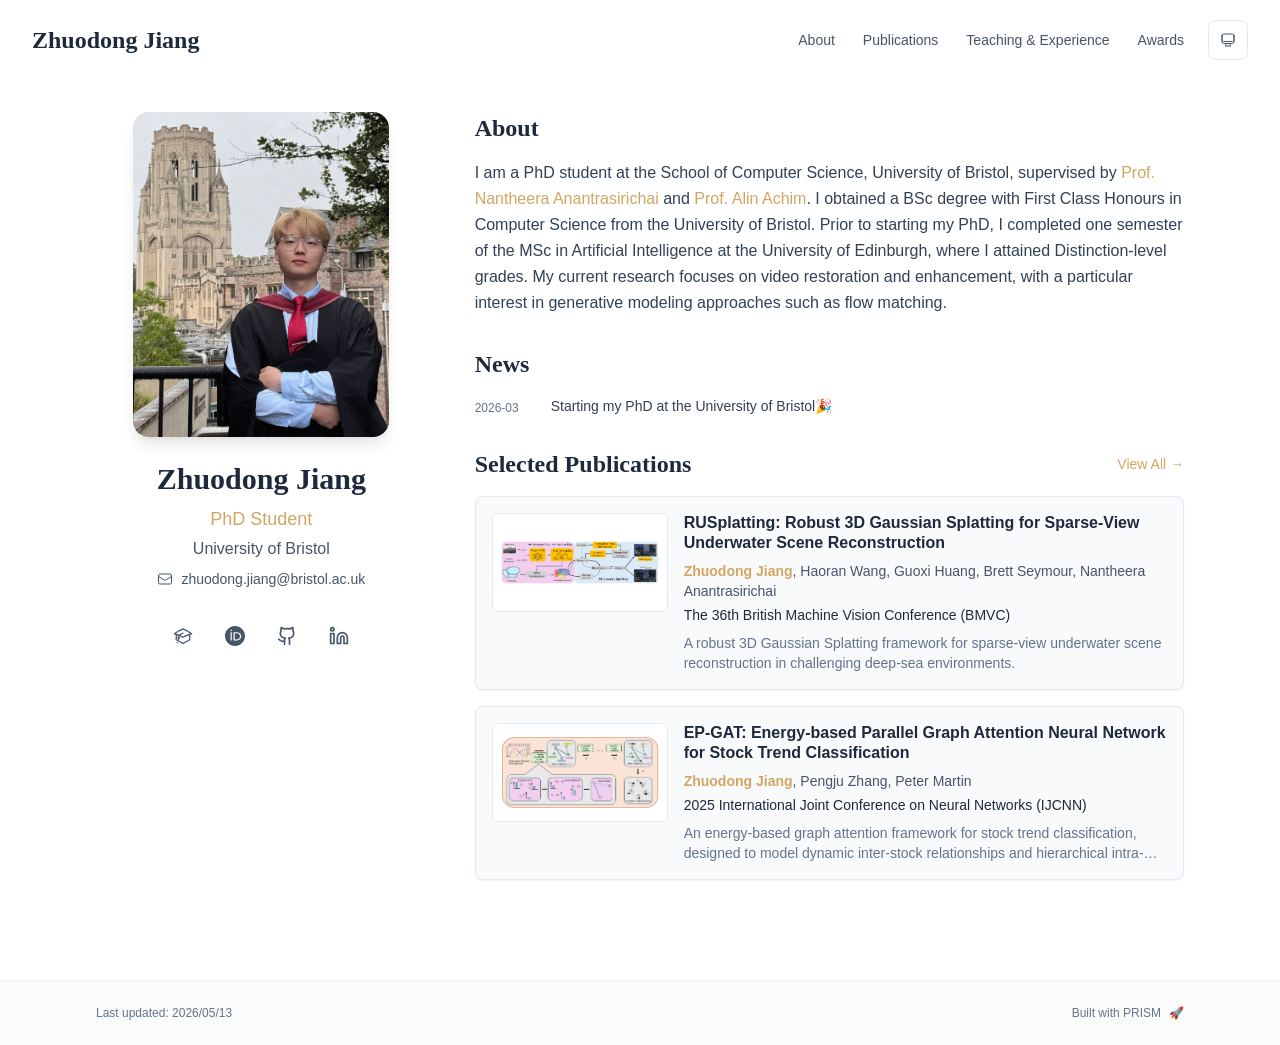
==== commit 553edebe: "Add files via upload" ====
--- a/index.html
+++ b/index.html
@@ -57,4 +57,4 @@
       root.lang = 'en';
       root.setAttribute('data-locale', 'en');
     }
-  </script><title>Zhuodong Jiang</title><meta name="description" content="PhD student at the University of Bristol."/><meta name="author" content="Zhuodong Jiang"/><meta name="keywords" content="Zhuodong Jiang,PhD,Research,University of Bristol"/><meta name="creator" content="Zhuodong Jiang"/><meta name="publisher" content="Zhuodong Jiang"/><meta property="og:title" content="Zhuodong Jiang"/><meta property="og:description" content="PhD student at the University of Bristol."/><meta property="og:site_name" content="Zhuodong Jiang&#x27;s Academic Website"/><meta property="og:locale" content="en_US"/><meta property="og:type" content="website"/><meta name="twitter:card" content="summary"/><meta name="twitter:title" content="Zhuodong Jiang"/><meta name="twitter:description" content="PhD student at the University of Bristol."/><link rel="icon" href="/logo.jpeg"/><script>document.querySelectorAll('body link[rel="icon"], body link[rel="apple-touch-icon"]').forEach(el => document.head.appendChild(el))</script><script src="/_next/static/chunks/polyfills-42372ed130431b0a.js" noModule=""></script></head><body class="font-sans antialiased"><div style="visibility:hidden"><nav class="fixed top-0 left-0 right-0 z-50" data-headlessui-state=""><div class="transition-all duration-300 ease-out bg-transparent" style="transform:translateY(-100px)"><div class="max-w-7xl mx-auto px-4 sm:px-6 lg:px-8"><div class="flex justify-between items-center h-16 lg:h-20"><div class="flex-shrink-0" tabindex="0"><a class="text-xl lg:text-2xl font-serif font-semibold text-primary hover:text-accent transition-colors duration-200" href="/">Zhuodong Jiang</a></div><div class="hidden lg:block"><div class="ml-10 flex items-center space-x-3"><div class="relative flex items-baseline space-x-1"><a data-nav-href="/" class="relative px-3 py-2 text-sm font-medium rounded-lg transition-colors duration-150 text-primary" href="/">About</a><a data-nav-href="/publications" class="relative px-3 py-2 text-sm font-medium rounded-lg transition-colors duration-150 text-neutral-600" href="/publications/">Publications</a><a data-nav-href="/teaching" class="relative px-3 py-2 text-sm font-medium rounded-lg transition-colors duration-150 text-neutral-600" href="/teaching/">Teaching &amp; Experience</a><a data-nav-href="/awards" class="relative px-3 py-2 text-sm font-medium rounded-lg transition-colors duration-150 text-neutral-600" href="/awards/">Awards</a></div><div class="flex items-center justify-center w-10 h-10 rounded-lg border border-neutral-200 dark:border-[rgba(148,163,184,0.24)] bg-background dark:bg-neutral-800"><div class="w-4 h-4 rounded-full bg-neutral-300 animate-pulse"></div></div></div></div><div class="lg:hidden flex items-center space-x-2"><div class="flex items-center justify-center w-10 h-10 rounded-lg border border-neutral-200 dark:border-[rgba(148,163,184,0.24)] bg-background dark:bg-neutral-800"><div class="w-4 h-4 rounded-full bg-neutral-300 animate-pulse"></div></div><button class="inline-flex items-center justify-center p-2 rounded-md text-neutral-600 hover:text-primary hover:bg-neutral-100 dark:hover:bg-neutral-800 focus:outline-none focus:ring-2 focus:ring-inset focus:ring-accent transition-colors duration-200" id="headlessui-disclosure-button-«R7pdb»" type="button" aria-expanded="false" data-headlessui-state=""><span class="sr-only">Open main menu</span><div><svg xmlns="http://www.w3.org/2000/svg" fill="none" viewBox="0 0 24 24" stroke-width="1.5" stroke="currentColor" aria-hidden="true" data-slot="icon" class="block h-6 w-6"><path stroke-linecap="round" stroke-linejoin="round" d="M3.75 6.75h16.5M3.75 12h16.5m-16.5 5.25h16.5"></path></svg></div></button></div></div></div></div></nav><main class="min-h-screen pt-16 lg:pt-20"><div class="max-w-6xl mx-auto px-4 sm:px-6 lg:px-8 py-8 bg-background min-h-screen"><div class="grid grid-cols-1 lg:grid-cols-3 gap-12"><div class="lg:col-span-1"><div class="sticky top-8" style="opacity:0;transform:translateY(20px)"><div class="w-64 max-w-full mx-auto mb-6 rounded-2xl overflow-hidden shadow-lg bg-neutral-100 dark:bg-neutral-800 hover:shadow-xl transition-all duration-200 hover:scale-105"><img alt="Zhuodong Jiang" width="2374" height="2936" decoding="async" data-nimg="1" class="w-full h-auto object-contain" style="color:transparent" src="bio.JPG"/></div><div class="text-center mb-6"><h1 class="text-3xl font-serif font-bold text-primary mb-2">Zhuodong Jiang</h1><p class="text-lg text-accent font-medium mb-1">PhD Student</p><p class="text-neutral-600 mb-2">University of Bristol</p><a href="mailto:zhuodong.jiang@bristol.ac.uk" class="inline-flex max-w-full items-center justify-center gap-2 text-sm text-neutral-600 transition-colors duration-200 hover:text-accent dark:text-neutral-400"><svg xmlns="http://www.w3.org/2000/svg" fill="none" viewBox="0 0 24 24" stroke-width="1.5" stroke="currentColor" aria-hidden="true" data-slot="icon" class="h-4 w-4 flex-shrink-0"><path stroke-linecap="round" stroke-linejoin="round" d="M21.75 6.75v10.5a2.25 2.25 0 0 1-2.25 2.25h-15a2.25 2.25 0 0 1-2.25-2.25V6.75m19.5 0A2.25 2.25 0 0 0 19.5 4.5h-15a2.25 2.25 0 0 0-2.25 2.25m19.5 0v.243a2.25 2.25 0 0 1-1.07 1.916l-7.5 4.615a2.25 2.25 0 0 1-2.36 0L3.32 8.91a2.25 2.25 0 0 1-1.07-1.916V6.75"></path></svg><span class="truncate">zhuodong.jiang@bristol.ac.uk</span></a></div><div class="flex flex-wrap justify-center gap-3 sm:gap-4 mb-6 relative px-2"><a href="https://scholar.google.com/citations?user=TAhNM6oAAAAJ&amp;hl=en&amp;authuser=1" target="_blank" rel="noopener noreferrer" class="p-2 sm:p-2 text-neutral-600 dark:text-neutral-400 hover:text-accent transition-colors duration-200" aria-label="Google Scholar"><svg xmlns="http://www.w3.org/2000/svg" fill="none" viewBox="0 0 24 24" stroke-width="1.5" stroke="currentColor" aria-hidden="true" data-slot="icon" class="h-5 w-5"><path stroke-linecap="round" stroke-linejoin="round" d="M4.26 10.147a60.438 60.438 0 0 0-.491 6.347A48.62 48.62 0 0 1 12 20.904a48.62 48.62 0 0 1 8.232-4.41 60.46 60.46 0 0 0-.491-6.347m-15.482 0a50.636 50.636 0 0 0-2.658-.813A59.906 59.906 0 0 1 12 3.493a59.903 59.903 0 0 1 10.399 5.84c-.896.248-1.783.52-2.658.814m-15.482 0A50.717 50.717 0 0 1 12 13.489a50.702 50.702 0 0 1 7.74-3.342M6.75 15a.75.75 0 1 0 0-1.5.75.75 0 0 0 0 1.5Zm0 0v-3.675A55.378 55.378 0 0 1 12 8.443m-7.007 11.55A5.981 5.981 0 0 0 6.75 15.75v-1.5"></path></svg></a><a href="https://orcid.org/my-orcid?orcid=0009-0002-5000-2752" target="_blank" rel="noopener noreferrer" class="p-2 sm:p-2 text-neutral-600 dark:text-neutral-400 hover:text-accent transition-colors duration-200" aria-label="ORCID"><svg viewBox="0 0 24 24" fill="currentColor" class="h-5 w-5" xmlns="http://www.w3.org/2000/svg"><path d="M12 0C5.372 0 0 5.372 0 12s5.372 12 12 12 12-5.372 12-12S18.628 0 12 0zM7.369 4.378c.525 0 .947.431.947.947s-.422.947-.947.947a.95.95 0 0 1-.947-.947c0-.525.422-.947.947-.947zm-.722 3.038h1.444v10.041H6.647V7.416zm3.562 0h3.9c3.712 0 5.344 2.653 5.344 5.025 0 2.578-2.016 5.025-5.325 5.025h-3.919V7.416zm1.444 1.303v7.444h2.297c3.272 0 4.022-2.484 4.022-3.722 0-2.016-1.284-3.722-4.097-3.722h-2.222z"></path></svg></a><a href="https://github.com/theflash987" target="_blank" rel="noopener noreferrer" class="p-2 sm:p-2 text-neutral-600 dark:text-neutral-400 hover:text-accent transition-colors duration-200" aria-label="GitHub"><svg xmlns="http://www.w3.org/2000/svg" width="24" height="24" viewBox="0 0 24 24" fill="none" stroke="currentColor" stroke-width="2" stroke-linecap="round" stroke-linejoin="round" class="lucide lucide-github h-5 w-5" aria-hidden="true"><path d="M15 22v-4a4.8 4.8 0 0 0-1-3.5c3 0 6-2 6-5.5.08-1.25-.27-2.48-1-3.5.28-1.15.28-2.35 0-3.5 0 0-1 0-3 1.5-2.64-.5-5.36-.5-8 0C6 2 5 2 5 2c-.3 1.15-.3 2.35 0 3.5A5.403 5.403 0 0 0 4 9c0 3.5 3 5.5 6 5.5-.39.49-.68 1.05-.85 1.65-.17.6-.22 1.23-.15 1.85v4"></path><path d="M9 18c-4.51 2-5-2-7-2"></path></svg></a><a href="https://www.linkedin.com/in/zhuodong-jiang-a0615832b/" target="_blank" rel="noopener noreferrer" class="p-2 sm:p-2 text-neutral-600 dark:text-neutral-400 hover:text-accent transition-colors duration-200" aria-label="LinkedIn"><svg xmlns="http://www.w3.org/2000/svg" width="24" height="24" viewBox="0 0 24 24" fill="none" stroke="currentColor" stroke-width="2" stroke-linecap="round" stroke-linejoin="round" class="lucide lucide-linkedin h-5 w-5" aria-hidden="true"><path d="M16 8a6 6 0 0 1 6 6v7h-4v-7a2 2 0 0 0-2-2 2 2 0 0 0-2 2v7h-4v-7a6 6 0 0 1 6-6z"></path><rect width="4" height="12" x="2" y="9"></rect><circle cx="4" cy="4" r="2"></circle></svg></a></div></div></div><div class="lg:col-span-2 space-y-8"><section id="about" class="scroll-mt-24 space-y-8"><section style="opacity:0;transform:translateY(20px)"><h2 class="text-2xl font-serif font-bold text-primary mb-4">About</h2><div class="text-neutral-700 dark:text-neutral-600 leading-relaxed"><p class="mb-4 last:mb-0">I am a PhD student at the School of Computer Science, University of Bristol, supervised by <a href="https://pui-nantheera.github.io/" node="[object Object]" target="_blank" rel="noopener noreferrer" class="text-accent font-medium transition-all duration-200 rounded hover:bg-accent/10 hover:shadow-sm">Prof. Nantheera Anantrasirichai</a> and <a href="https://www.bristol.ac.uk/people/person/Alin-Achim-a515a426-727d-480b-8d4e-a4a756d6d8f9/" node="[object Object]" target="_blank" rel="noopener noreferrer" class="text-accent font-medium transition-all duration-200 rounded hover:bg-accent/10 hover:shadow-sm">Prof. Alin Achim</a>. I obtained a BSc degree with First Class Honours in Computer Science from the University of Bristol. Prior to starting my PhD, I completed one semester of the MSc in Artificial Intelligence at the University of Edinburgh, attaining Distinction-level grades. My current research focuses on video restoration and enhancement, 3D Gaussian Splatting (3DGS), and flow matching.</p></div></section><section style="opacity:0;transform:translateY(20px)"><h2 class="text-2xl font-serif font-bold text-primary mb-4">News</h2><div class="space-y-3"><div class="flex items-start space-x-3"><span class="text-xs text-neutral-500 mt-1 w-16 flex-shrink-0">2026-03</span><p class="text-sm text-neutral-700">Starting my PhD at the University of Bristol🎉</p></div></div></section><section style="opacity:0;transform:translateY(20px)"><div class="flex items-center justify-between mb-4"><h2 class="text-2xl font-serif font-bold text-primary">Selected Publications</h2><a class="text-accent hover:text-accent-dark text-sm font-medium transition-all duration-200 rounded hover:bg-accent/10 hover:shadow-sm" href="/publications/">View All<!-- --> →</a></div><div class="space-y-4"><div class="bg-neutral-50 dark:bg-neutral-800 p-4 rounded-lg shadow-sm border border-neutral-200 dark:border-[rgba(148,163,184,0.24)] hover:shadow-lg transition-all duration-200 hover:scale-[1.02]" style="opacity:0;transform:translateY(20px)"><div class="flex flex-col gap-4 sm:flex-row"><div class="w-full flex-shrink-0 sm:w-44"><div class="relative aspect-video overflow-hidden rounded-md border border-neutral-200 bg-white dark:border-neutral-700 dark:bg-neutral-900"><img alt="RUSplatting: Robust 3D Gaussian Splatting for Sparse-View Underwater Scene Reconstruction" loading="lazy" decoding="async" data-nimg="fill" class="object-contain p-2" style="position:absolute;height:100%;width:100%;left:0;top:0;right:0;bottom:0;color:transparent" src="/papers/overview_final_v2.png"/></div></div><div class="min-w-0 flex-1"><h3 class="font-semibold text-primary mb-2 leading-tight">RUSplatting: Robust 3D Gaussian Splatting for Sparse-View Underwater Scene Reconstruction</h3><p class="text-sm text-neutral-600 dark:text-neutral-500 mb-1"><span><span class="font-semibold text-accent ">Zhuodong Jiang</span>, </span><span><span class=" ">Haoran Wang</span>, </span><span><span class=" ">Guoxi Huang</span>, </span><span><span class=" ">Brett Seymour</span>, </span><span><span class=" ">Nantheera Anantrasirichai</span></span></p><p class="text-sm font-medium text-neutral-800 dark:text-neutral-600 mb-2">The 36th British Machine Vision Conference (BMVC)</p><p class="text-sm text-neutral-500 dark:text-neutral-500 line-clamp-2">A robust 3D Gaussian Splatting framework for sparse-view underwater scene reconstruction in challenging deep-sea environments.</p></div></div></div><div class="bg-neutral-50 dark:bg-neutral-800 p-4 rounded-lg shadow-sm border border-neutral-200 dark:border-[rgba(148,163,184,0.24)] hover:shadow-lg transition-all duration-200 hover:scale-[1.02]" style="opacity:0;transform:translateY(20px)"><div class="flex flex-col gap-4 sm:flex-row"><div class="w-full flex-shrink-0 sm:w-44"><div class="relative aspect-video overflow-hidden rounded-md border border-neutral-200 bg-white dark:border-neutral-700 dark:bg-neutral-900"><img alt="EP-GAT: Energy-based Parallel Graph Attention Neural Network for Stock Trend Classification" loading="lazy" decoding="async" data-nimg="fill" class="object-contain p-2" style="position:absolute;height:100%;width:100%;left:0;top:0;right:0;bottom:0;color:transparent" src="/papers/overall_structure.png"/></div></div><div class="min-w-0 flex-1"><h3 class="font-semibold text-primary mb-2 leading-tight">EP-GAT: Energy-based Parallel Graph Attention Neural Network for Stock Trend Classification</h3><p class="text-sm text-neutral-600 dark:text-neutral-500 mb-1"><span><span class="font-semibold text-accent ">Zhuodong Jiang</span>, </span><span><span class=" ">Pengju Zhang</span>, </span><span><span class=" ">Peter Martin</span></span></p><p class="text-sm font-medium text-neutral-800 dark:text-neutral-600 mb-2">2025 International Joint Conference on Neural Networks (IJCNN)</p><p class="text-sm text-neutral-500 dark:text-neutral-500 line-clamp-2">An energy-based graph attention framework for stock trend classification, designed to model dynamic inter-stock relationships and hierarchical intra-stock patterns.</p></div></div></div></div></section></section></div></div></div><!--$--><!--/$--><!--$--><!--/$--></main><footer class="border-t border-neutral-200/50 bg-neutral-50/50 dark:bg-neutral-900/50 dark:border-neutral-700/50"><div class="max-w-6xl mx-auto px-4 sm:px-6 lg:px-8 py-6"><div class="flex flex-col sm:flex-row justify-between items-center gap-2"><p class="text-xs text-neutral-500">Last updated<!-- -->: <!-- -->2026/05/13</p><p class="text-xs text-neutral-500 flex items-center"><a href="https://github.com/xyjoey/PRISM" target="_blank" rel="noopener noreferrer">Built with PRISM</a><span class="ml-2">🚀</span></p></div></div></footer></div><script src="/_next/static/chunks/webpack-679b75d1c4c2027c.js" async=""></script><script>(self.__next_f=self.__next_f||[]).push([0])</script><script>self.__next_f.push([1,"1:\"$Sreact.fragment\"\n3:I[3719,[\"461\",\"static/chunks/461-a9a5d7b05a71d978.js\",\"874\",\"static/chunks/874-6cc630662f3664af.js\",\"291\",\"static/chunks/291-e39730cc9327e39b.js\",\"177\",\"static/chunks/app/layout-926b133515a40fc3.js\"],\"ThemeProvider\"]\n4:I[310,[\"461\",\"static/chunks/461-a9a5d7b05a71d978.js\",\"874\",\"static/chunks/874-6cc630662f3664af.js\",\"291\",\"static/chunks/291-e39730cc9327e39b.js\",\"177\",\"static/chunks/app/layout-926b133515a40fc3.js\"],\"LocaleProvider\"]\n5:I[4574,[\"461\",\"static/chunks/461-a9a5d7b05a71d978.js\",\"874\",\"static/chunks/874-6cc630662f3664af.js\",\"291\",\"static/chunks/291-e39730cc9327e39b.js\",\"177\",\"static/chunks/app/layout-926b133515a40fc3.js\"],\"default\"]\n6:I[7555,[],\"\"]\n7:I[1295,[],\"\"]\n8:I[2548,[\"461\",\"static/chunks/461-a9a5d7b05a71d978.js\",\"874\",\"static/chunks/874-6cc630662f3664af.js\",\"291\",\"static/chunks/291-e39730cc9327e39b.js\",\"177\",\"static/chunks/app/layout-926b133515a40fc3.js\"],\"default\"]\n9:I[4460,[\"461\",\"static/chunks/461-a9a5d7b05a71d978.js\",\"178\",\"static/chunks/178-8a35d88e684927c9.js\",\"874\",\"static/chunks/874-6cc630662f3664af.js\",\"748\",\"static/chunks/748-3e2db19ba44b58be.js\",\"974\",\"static/chunks/app/page-a90eacf010268359.js\"],\"default\"]\na:I[9665,[],\"MetadataBoundary\"]\nc:I[9665,[],\"OutletBoundary\"]\nf:I[4911,[],\"AsyncMetadataOutlet\"]\n11:I[9665,[],\"ViewportBoundary\"]\n13:I[6614,[],\"\"]\n:HL[\"/_next/static/css/8590dfe646bd45a2.css\",\"style\"]\n2:T57d,\n    try {\n      const cfg = {\"enabled\":true,\"locales\":[\"en\"],\"defaultLocale\":\"en\",\"mode\":\"auto\",\"fixedLocale\":\"en\",\"persist\":true,\"switcher\":true,\"labels\":{\"en\":\"English\"}};\n      const storageKey = 'locale-storage';\n      const normalize = (value) =\u003e typeof value === 'string' ? value.trim().replace('_', '-').toLowerCase() : '';\n      const matchLocale = (candidate) =\u003e {\n        const normalized = normalize(candidate);\n        if (!normalized) return null;\n        if (cfg.locales.includes(normalized)) return normalized;\n        const language = normalized.split('-')[0];\n        if (cfg.locales.includes(language)) return language;\n        return null;\n      "])</script><script>self.__next_f.push([1,"};\n\n      let resolved = null;\n\n      if (cfg.persist) {\n        resolved = matchLocale(localStorage.getItem(storageKey));\n      }\n\n      if (!resolved) {\n        if (cfg.mode === 'fixed') {\n          resolved = cfg.fixedLocale;\n        } else {\n          resolved = matchLocale(navigator.language);\n        }\n      }\n\n      if (!resolved) {\n        resolved = cfg.defaultLocale;\n      }\n\n      const root = document.documentElement;\n      root.lang = resolved;\n      root.setAttribute('data-locale', resolved);\n\n      if (cfg.persist) {\n        localStorage.setItem(storageKey, resolved);\n      }\n    } catch (e) {\n      const root = document.documentElement;\n      root.lang = 'en';\n      root.setAttribute('data-locale', 'en');\n    }\n  "])</script><script>self.__next_f.push([1,"0:{\"P\":null,\"b\":\"Yw_uEle7CF0HJlz-Taul2\",\"p\":\"\",\"c\":[\"\",\"\"],\"i\":false,\"f\":[[[\"\",{\"children\":[\"__PAGE__\",{}]},\"$undefined\",\"$undefined\",true],[\"\",[\"$\",\"$1\",\"c\",{\"children\":[[[\"$\",\"link\",\"0\",{\"rel\":\"stylesheet\",\"href\":\"/_next/static/css/8590dfe646bd45a2.css\",\"precedence\":\"next\",\"crossOrigin\":\"$undefined\",\"nonce\":\"$undefined\"}]],[\"$\",\"html\",null,{\"lang\":\"en\",\"className\":\"scroll-smooth\",\"suppressHydrationWarning\":true,\"children\":[[\"$\",\"head\",null,{\"children\":[[\"$\",\"link\",null,{\"rel\":\"icon\",\"href\":\"/logo.jpeg\",\"type\":\"image/svg+xml\"}],[\"$\",\"link\",null,{\"rel\":\"dns-prefetch\",\"href\":\"https://jialeliu.com\"}],[\"$\",\"link\",null,{\"rel\":\"preconnect\",\"href\":\"https://jialeliu.com\",\"crossOrigin\":\"\"}],[\"$\",\"link\",null,{\"rel\":\"preload\",\"as\":\"font\",\"type\":\"font/woff2\",\"href\":\"https://jialeliu.com/fonts/georgiab.woff2\",\"crossOrigin\":\"\"}],[\"$\",\"script\",null,{\"dangerouslySetInnerHTML\":{\"__html\":\"\\n              try {\\n                const theme = localStorage.getItem('theme-storage');\\n                const parsed = theme ? JSON.parse(theme) : null;\\n                const setting = parsed?.state?.theme || 'system';\\n                const prefersDark = typeof window !== 'undefined' \u0026\u0026 window.matchMedia \u0026\u0026 window.matchMedia('(prefers-color-scheme: dark)').matches;\\n                const effective = setting === 'dark' ? 'dark' : (setting === 'light' ? 'light' : (prefersDark ? 'dark' : 'light'));\\n                var root = document.documentElement;\\n                root.classList.add(effective);\\n                root.setAttribute('data-theme', effective);\\n              } catch (e) {\\n                var root = document.documentElement;\\n                root.classList.add('light');\\n                root.setAttribute('data-theme', 'light');\\n              }\\n            \"}}],[\"$\",\"script\",null,{\"dangerouslySetInnerHTML\":{\"__html\":\"$2\"}}]]}],[\"$\",\"body\",null,{\"className\":\"font-sans antialiased\",\"children\":[\"$\",\"$L3\",null,{\"children\":[\"$\",\"$L4\",null,{\"config\":{\"enabled\":true,\"locales\":[\"en\"],\"defaultLocale\":\"en\",\"mode\":\"auto\",\"fixedLocale\":\"en\",\"persist\":true,\"switcher\":true,\"labels\":{\"en\":\"English\"}},\"children\":[[\"$\",\"$L5\",null,{\"items\":[{\"title\":\"About\",\"type\":\"page\",\"target\":\"about\",\"href\":\"/\"},{\"title\":\"Publications\",\"type\":\"page\",\"target\":\"publications\",\"href\":\"/publications\"},{\"title\":\"Teaching \u0026 Experience\",\"type\":\"page\",\"target\":\"teaching\",\"href\":\"/teaching\"},{\"title\":\"Awards\",\"type\":\"page\",\"target\":\"awards\",\"href\":\"/awards\"}],\"siteTitle\":\"Zhuodong Jiang\",\"enableOnePageMode\":false,\"i18n\":\"$0:f:0:1:1:props:children:1:props:children:1:props:children:props:children:props:config\",\"itemsByLocale\":{\"en\":[{\"title\":\"About\",\"type\":\"page\",\"target\":\"about\",\"href\":\"/\"},{\"title\":\"Publications\",\"type\":\"page\",\"target\":\"publications\",\"href\":\"/publications\"},{\"title\":\"Teaching \u0026 Experience\",\"type\":\"page\",\"target\":\"teaching\",\"href\":\"/teaching\"},{\"title\":\"Awards\",\"type\":\"page\",\"target\":\"awards\",\"href\":\"/awards\"}]},\"siteTitleByLocale\":{\"en\":\"Zhuodong Jiang\"}}],[\"$\",\"main\",null,{\"className\":\"min-h-screen pt-16 lg:pt-20\",\"children\":[\"$\",\"$L6\",null,{\"parallelRouterKey\":\"children\",\"error\":\"$undefined\",\"errorStyles\":\"$undefined\",\"errorScripts\":\"$undefined\",\"template\":[\"$\",\"$L7\",null,{}],\"templateStyles\":\"$undefined\",\"templateScripts\":\"$undefined\",\"notFound\":[[[\"$\",\"title\",null,{\"children\":\"404: This page could not be found.\"}],[\"$\",\"div\",null,{\"style\":{\"fontFamily\":\"system-ui,\\\"Segoe UI\\\",Roboto,Helvetica,Arial,sans-serif,\\\"Apple Color Emoji\\\",\\\"Segoe UI Emoji\\\"\",\"height\":\"100vh\",\"textAlign\":\"center\",\"display\":\"flex\",\"flexDirection\":\"column\",\"alignItems\":\"center\",\"justifyContent\":\"center\"},\"children\":[\"$\",\"div\",null,{\"children\":[[\"$\",\"style\",null,{\"dangerouslySetInnerHTML\":{\"__html\":\"body{color:#000;background:#fff;margin:0}.next-error-h1{border-right:1px solid rgba(0,0,0,.3)}@media (prefers-color-scheme:dark){body{color:#fff;background:#000}.next-error-h1{border-right:1px solid rgba(255,255,255,.3)}}\"}}],[\"$\",\"h1\",null,{\"className\":\"next-error-h1\",\"style\":{\"display\":\"inline-block\",\"margin\":\"0 20px 0 0\",\"padding\":\"0 23px 0 0\",\"fontSize\":24,\"fontWeight\":500,\"verticalAlign\":\"top\",\"lineHeight\":\"49px\"},\"children\":404}],[\"$\",\"div\",null,{\"style\":{\"display\":\"inline-block\"},\"children\":[\"$\",\"h2\",null,{\"style\":{\"fontSize\":14,\"fontWeight\":400,\"lineHeight\":\"49px\",\"margin\":0},\"children\":\"This page could not be found.\"}]}]]}]}]],[]],\"forbidden\":\"$undefined\",\"unauthorized\":\"$undefined\"}]}],[\"$\",\"$L8\",null,{\"lastUpdated\":\"2026/05/13\",\"lastUpdatedByLocale\":{\"en\":\"2026/05/13\"},\"defaultLocale\":\"en\"}]]}]}]}]]}]]}],{\"children\":[\"__PAGE__\",[\"$\",\"$1\",\"c\",{\"children\":[[\"$\",\"$L9\",null,{\"dataByLocale\":{\"en\":{\"author\":{\"name\":\"Zhuodong Jiang\",\"title\":\"PhD Student\",\"institution\":\"University of Bristol\",\"avatar\":\"bio.JPG\"},\"social\":{\"email\":\"zhuodong.jiang@bristol.ac.uk\",\"google_scholar\":\"https://scholar.google.com/citations?user=TAhNM6oAAAAJ\u0026hl=en\u0026authuser=1\",\"orcid\":\"https://orcid.org/my-orcid?orcid=0009-0002-5000-2752\",\"github\":\"https://github.com/theflash987\",\"linkedin\":\"https://www.linkedin.com/in/zhuodong-jiang-a0615832b/\"},\"features\":{\"enable_likes\":false,\"enable_one_page_mode\":false},\"enableOnePageMode\":false,\"researchInterests\":\"$undefined\",\"pagesToShow\":[{\"type\":\"about\",\"id\":\"about\",\"sections\":[{\"id\":\"about\",\"type\":\"markdown\",\"source\":\"bio.md\",\"title\":\"About\",\"content\":\"I am a PhD student at the School of Computer Science, University of Bristol, supervised by [Prof. Nantheera Anantrasirichai](https://pui-nantheera.github.io/) and [Prof. Alin Achim](https://www.bristol.ac.uk/people/person/Alin-Achim-a515a426-727d-480b-8d4e-a4a756d6d8f9/). I obtained a BSc degree with First Class Honours in Computer Science from the University of Bristol. Prior to starting my PhD, I completed one semester of the MSc in Artificial Intelligence at the University of Edinburgh, attaining Distinction-level grades. My current research focuses on video restoration and enhancement, 3D Gaussian Splatting (3DGS), and flow matching.\"},{\"id\":\"news\",\"type\":\"list\",\"title\":\"News\",\"source\":\"news.toml\",\"items\":[{\"date\":\"2026-03\",\"content\":\"Starting my PhD at the University of Bristol🎉\"}]},{\"id\":\"featured_publications\",\"type\":\"publications\",\"title\":\"Selected Publications\",\"filter\":\"selected\",\"limit\":3,\"publications\":[{\"id\":\"jiang2025rusplatting\",\"title\":\"RUSplatting: Robust 3D Gaussian Splatting for Sparse-View Underwater Scene Reconstruction\",\"authors\":[{\"name\":\"Zhuodong Jiang\",\"isHighlighted\":true,\"isCorresponding\":false,\"isCoAuthor\":false},{\"name\":\"Haoran Wang\",\"isHighlighted\":false,\"isCorresponding\":false,\"isCoAuthor\":false},{\"name\":\"Guoxi Huang\",\"isHighlighted\":false,\"isCorresponding\":false,\"isCoAuthor\":false},{\"name\":\"Brett Seymour\",\"isHighlighted\":false,\"isCorresponding\":false,\"isCoAuthor\":false},{\"name\":\"Nantheera Anantrasirichai\",\"isHighlighted\":false,\"isCorresponding\":false,\"isCoAuthor\":false}],\"year\":2025,\"type\":\"conference\",\"status\":\"published\",\"tags\":[\"3DGS\",\"Underwater Scene Reconstruction\"],\"keywords\":\"$0:f:0:1:2:children:1:props:children:0:props:dataByLocale:en:pagesToShow:0:sections:2:publications:0:tags\",\"researchArea\":\"machine-learning\",\"journal\":\"\",\"conference\":\"The 36th British Machine Vision Conference (BMVC)\",\"code\":\"https://github.com/theflash987/RUSplatting\",\"abstract\":\"\",\"description\":\"A robust 3D Gaussian Splatting framework for sparse-view underwater scene reconstruction in challenging deep-sea environments.\",\"selected\":true,\"preview\":\"overview_final_v2.png\",\"bibtex\":\"@inproceedings{jiang2025rusplatting,\\n  title = {RUSplatting: Robust 3D Gaussian Splatting for Sparse-View Underwater Scene Reconstruction},\\n  author = {Jiang, Zhuodong and Wang, Haoran and Huang, Guoxi and Seymour, Brett and Anantrasirichai, Nantheera},\\n  booktitle = {The 36th British Machine Vision Conference (BMVC)},\\n  year = {2025}\\n}\"},{\"id\":\"jiang2025ep\",\"title\":\"EP-GAT: Energy-based Parallel Graph Attention Neural Network for Stock Trend Classification\",\"authors\":[{\"name\":\"Zhuodong Jiang\",\"isHighlighted\":true,\"isCorresponding\":false,\"isCoAuthor\":false},{\"name\":\"Pengju Zhang\",\"isHighlighted\":false,\"isCorresponding\":false,\"isCoAuthor\":false},{\"name\":\"Peter Martin\",\"isHighlighted\":false,\"isCorresponding\":false,\"isCoAuthor\":false}],\"year\":2025,\"type\":\"conference\",\"status\":\"published\",\"tags\":[\"Graph Neural Network\",\"Financial Forecast\"],\"keywords\":\"$0:f:0:1:2:children:1:props:children:0:props:dataByLocale:en:pagesToShow:0:sections:2:publications:1:tags\",\"researchArea\":\"neural-networks\",\"journal\":\"\",\"conference\":\"2025 International Joint Conference on Neural Networks (IJCNN)\",\"pages\":\"1--8\",\"code\":\"https://github.com/theflash987/EP-GAT\",\"abstract\":\"\",\"description\":\"An energy-based graph attention framework for stock trend classification, designed to model dynamic inter-stock relationships and hierarchical intra-stock patterns.\",\"selected\":true,\"preview\":\"overall_structure.png\",\"bibtex\":\"@inproceedings{jiang2025ep,\\n  title = {EP-GAT: Energy-based Parallel Graph Attention Neural Network for Stock Trend Classification},\\n  author = {Jiang, Zhuodong and Zhang, Pengju and Martin, Peter},\\n  booktitle = {2025 International Joint Conference on Neural Networks (IJCNN)},\\n  pages = {1--8},\\n  year = {2025},\\n  organization = {IEEE}\\n}\"}]}]}]}},\"defaultLocale\":\"en\"}],[\"$\",\"$La\",null,{\"children\":\"$Lb\"}],null,[\"$\",\"$Lc\",null,{\"children\":[\"$Ld\",\"$Le\",[\"$\",\"$Lf\",null,{\"promise\":\"$@10\"}]]}]]}],{},null,false]},null,false],[\"$\",\"$1\",\"h\",{\"children\":[null,[\"$\",\"$1\",\"hWccOJwo2TQCTlWsgCvHe\",{\"children\":[[\"$\",\"$L11\",null,{\"children\":\"$L12\"}],null]}],null]}],false]],\"m\":\"$undefined\",\"G\":[\"$13\",\"$undefined\"],\"s\":false,\"S\":true}\n"])</script><script>self.__next_f.push([1,"14:\"$Sreact.suspense\"\n15:I[4911,[],\"AsyncMetadata\"]\nb:[\"$\",\"$14\",null,{\"fallback\":null,\"children\":[\"$\",\"$L15\",null,{\"promise\":\"$@16\"}]}]\n"])</script><script>self.__next_f.push([1,"e:null\n"])</script><script>self.__next_f.push([1,"12:[[\"$\",\"meta\",\"0\",{\"charSet\":\"utf-8\"}],[\"$\",\"meta\",\"1\",{\"name\":\"viewport\",\"content\":\"width=device-width, initial-scale=1\"}]]\nd:null\n"])</script><script>self.__next_f.push([1,"16:{\"metadata\":[[\"$\",\"title\",\"0\",{\"children\":\"Zhuodong Jiang\"}],[\"$\",\"meta\",\"1\",{\"name\":\"description\",\"content\":\"PhD student at the University of Bristol.\"}],[\"$\",\"meta\",\"2\",{\"name\":\"author\",\"content\":\"Zhuodong Jiang\"}],[\"$\",\"meta\",\"3\",{\"name\":\"keywords\",\"content\":\"Zhuodong Jiang,PhD,Research,University of Bristol\"}],[\"$\",\"meta\",\"4\",{\"name\":\"creator\",\"content\":\"Zhuodong Jiang\"}],[\"$\",\"meta\",\"5\",{\"name\":\"publisher\",\"content\":\"Zhuodong Jiang\"}],[\"$\",\"meta\",\"6\",{\"property\":\"og:title\",\"content\":\"Zhuodong Jiang\"}],[\"$\",\"meta\",\"7\",{\"property\":\"og:description\",\"content\":\"PhD student at the University of Bristol.\"}],[\"$\",\"meta\",\"8\",{\"property\":\"og:site_name\",\"content\":\"Zhuodong Jiang's Academic Website\"}],[\"$\",\"meta\",\"9\",{\"property\":\"og:locale\",\"content\":\"en_US\"}],[\"$\",\"meta\",\"10\",{\"property\":\"og:type\",\"content\":\"website\"}],[\"$\",\"meta\",\"11\",{\"name\":\"twitter:card\",\"content\":\"summary\"}],[\"$\",\"meta\",\"12\",{\"name\":\"twitter:title\",\"content\":\"Zhuodong Jiang\"}],[\"$\",\"meta\",\"13\",{\"name\":\"twitter:description\",\"content\":\"PhD student at the University of Bristol.\"}],[\"$\",\"link\",\"14\",{\"rel\":\"icon\",\"href\":\"/logo.jpeg\"}]],\"error\":null,\"digest\":\"$undefined\"}\n10:{\"metadata\":\"$16:metadata\",\"error\":null,\"digest\":\"$undefined\"}\n"])</script></body></html>+  </script><title>Zhuodong Jiang</title><meta name="description" content="PhD student at the University of Bristol."/><meta name="author" content="Zhuodong Jiang"/><meta name="keywords" content="Zhuodong Jiang,PhD,Research,University of Bristol"/><meta name="creator" content="Zhuodong Jiang"/><meta name="publisher" content="Zhuodong Jiang"/><meta property="og:title" content="Zhuodong Jiang"/><meta property="og:description" content="PhD student at the University of Bristol."/><meta property="og:site_name" content="Zhuodong Jiang&#x27;s Academic Website"/><meta property="og:locale" content="en_US"/><meta property="og:type" content="website"/><meta name="twitter:card" content="summary"/><meta name="twitter:title" content="Zhuodong Jiang"/><meta name="twitter:description" content="PhD student at the University of Bristol."/><link rel="icon" href="/logo.jpeg"/><script>document.querySelectorAll('body link[rel="icon"], body link[rel="apple-touch-icon"]').forEach(el => document.head.appendChild(el))</script><script src="/_next/static/chunks/polyfills-42372ed130431b0a.js" noModule=""></script></head><body class="font-sans antialiased"><div style="visibility:hidden"><nav class="fixed top-0 left-0 right-0 z-50" data-headlessui-state=""><div class="transition-all duration-300 ease-out bg-transparent" style="transform:translateY(-100px)"><div class="max-w-7xl mx-auto px-4 sm:px-6 lg:px-8"><div class="flex justify-between items-center h-16 lg:h-20"><div class="flex-shrink-0" tabindex="0"><a class="text-xl lg:text-2xl font-serif font-semibold text-primary hover:text-accent transition-colors duration-200" href="/">Zhuodong Jiang</a></div><div class="hidden lg:block"><div class="ml-10 flex items-center space-x-3"><div class="relative flex items-baseline space-x-1"><a data-nav-href="/" class="relative px-3 py-2 text-sm font-medium rounded-lg transition-colors duration-150 text-primary" href="/">About</a><a data-nav-href="/publications" class="relative px-3 py-2 text-sm font-medium rounded-lg transition-colors duration-150 text-neutral-600" href="/publications/">Publications</a><a data-nav-href="/teaching" class="relative px-3 py-2 text-sm font-medium rounded-lg transition-colors duration-150 text-neutral-600" href="/teaching/">Teaching &amp; Experience</a><a data-nav-href="/awards" class="relative px-3 py-2 text-sm font-medium rounded-lg transition-colors duration-150 text-neutral-600" href="/awards/">Awards</a></div><div class="flex items-center justify-center w-10 h-10 rounded-lg border border-neutral-200 dark:border-[rgba(148,163,184,0.24)] bg-background dark:bg-neutral-800"><div class="w-4 h-4 rounded-full bg-neutral-300 animate-pulse"></div></div></div></div><div class="lg:hidden flex items-center space-x-2"><div class="flex items-center justify-center w-10 h-10 rounded-lg border border-neutral-200 dark:border-[rgba(148,163,184,0.24)] bg-background dark:bg-neutral-800"><div class="w-4 h-4 rounded-full bg-neutral-300 animate-pulse"></div></div><button class="inline-flex items-center justify-center p-2 rounded-md text-neutral-600 hover:text-primary hover:bg-neutral-100 dark:hover:bg-neutral-800 focus:outline-none focus:ring-2 focus:ring-inset focus:ring-accent transition-colors duration-200" id="headlessui-disclosure-button-«R7pdb»" type="button" aria-expanded="false" data-headlessui-state=""><span class="sr-only">Open main menu</span><div><svg xmlns="http://www.w3.org/2000/svg" fill="none" viewBox="0 0 24 24" stroke-width="1.5" stroke="currentColor" aria-hidden="true" data-slot="icon" class="block h-6 w-6"><path stroke-linecap="round" stroke-linejoin="round" d="M3.75 6.75h16.5M3.75 12h16.5m-16.5 5.25h16.5"></path></svg></div></button></div></div></div></div></nav><main class="min-h-screen pt-16 lg:pt-20"><div class="max-w-6xl mx-auto px-4 sm:px-6 lg:px-8 py-8 bg-background min-h-screen"><div class="grid grid-cols-1 lg:grid-cols-3 gap-12"><div class="lg:col-span-1"><div class="sticky top-8" style="opacity:0;transform:translateY(20px)"><div class="w-64 max-w-full mx-auto mb-6 rounded-2xl overflow-hidden shadow-lg bg-neutral-100 dark:bg-neutral-800 hover:shadow-xl transition-all duration-200 hover:scale-105"><img alt="Zhuodong Jiang" width="2374" height="2936" decoding="async" data-nimg="1" class="w-full h-auto object-contain" style="color:transparent" src="bio.JPG"/></div><div class="text-center mb-6"><h1 class="text-3xl font-serif font-bold text-primary mb-2">Zhuodong Jiang</h1><p class="text-lg text-accent font-medium mb-1">PhD Student</p><p class="text-neutral-600 mb-2">University of Bristol</p><a href="mailto:zhuodong.jiang@bristol.ac.uk" class="inline-flex max-w-full items-center justify-center gap-2 text-sm text-neutral-600 transition-colors duration-200 hover:text-accent dark:text-neutral-400"><svg xmlns="http://www.w3.org/2000/svg" fill="none" viewBox="0 0 24 24" stroke-width="1.5" stroke="currentColor" aria-hidden="true" data-slot="icon" class="h-4 w-4 flex-shrink-0"><path stroke-linecap="round" stroke-linejoin="round" d="M21.75 6.75v10.5a2.25 2.25 0 0 1-2.25 2.25h-15a2.25 2.25 0 0 1-2.25-2.25V6.75m19.5 0A2.25 2.25 0 0 0 19.5 4.5h-15a2.25 2.25 0 0 0-2.25 2.25m19.5 0v.243a2.25 2.25 0 0 1-1.07 1.916l-7.5 4.615a2.25 2.25 0 0 1-2.36 0L3.32 8.91a2.25 2.25 0 0 1-1.07-1.916V6.75"></path></svg><span class="truncate">zhuodong.jiang@bristol.ac.uk</span></a></div><div class="flex flex-wrap justify-center gap-3 sm:gap-4 mb-6 relative px-2"><a href="https://scholar.google.com/citations?user=TAhNM6oAAAAJ&amp;hl=en&amp;authuser=1" target="_blank" rel="noopener noreferrer" class="p-2 sm:p-2 text-neutral-600 dark:text-neutral-400 hover:text-accent transition-colors duration-200" aria-label="Google Scholar"><svg xmlns="http://www.w3.org/2000/svg" fill="none" viewBox="0 0 24 24" stroke-width="1.5" stroke="currentColor" aria-hidden="true" data-slot="icon" class="h-5 w-5"><path stroke-linecap="round" stroke-linejoin="round" d="M4.26 10.147a60.438 60.438 0 0 0-.491 6.347A48.62 48.62 0 0 1 12 20.904a48.62 48.62 0 0 1 8.232-4.41 60.46 60.46 0 0 0-.491-6.347m-15.482 0a50.636 50.636 0 0 0-2.658-.813A59.906 59.906 0 0 1 12 3.493a59.903 59.903 0 0 1 10.399 5.84c-.896.248-1.783.52-2.658.814m-15.482 0A50.717 50.717 0 0 1 12 13.489a50.702 50.702 0 0 1 7.74-3.342M6.75 15a.75.75 0 1 0 0-1.5.75.75 0 0 0 0 1.5Zm0 0v-3.675A55.378 55.378 0 0 1 12 8.443m-7.007 11.55A5.981 5.981 0 0 0 6.75 15.75v-1.5"></path></svg></a><a href="https://orcid.org/my-orcid?orcid=0009-0002-5000-2752" target="_blank" rel="noopener noreferrer" class="p-2 sm:p-2 text-neutral-600 dark:text-neutral-400 hover:text-accent transition-colors duration-200" aria-label="ORCID"><svg viewBox="0 0 24 24" fill="currentColor" class="h-5 w-5" xmlns="http://www.w3.org/2000/svg"><path d="M12 0C5.372 0 0 5.372 0 12s5.372 12 12 12 12-5.372 12-12S18.628 0 12 0zM7.369 4.378c.525 0 .947.431.947.947s-.422.947-.947.947a.95.95 0 0 1-.947-.947c0-.525.422-.947.947-.947zm-.722 3.038h1.444v10.041H6.647V7.416zm3.562 0h3.9c3.712 0 5.344 2.653 5.344 5.025 0 2.578-2.016 5.025-5.325 5.025h-3.919V7.416zm1.444 1.303v7.444h2.297c3.272 0 4.022-2.484 4.022-3.722 0-2.016-1.284-3.722-4.097-3.722h-2.222z"></path></svg></a><a href="https://github.com/theflash987" target="_blank" rel="noopener noreferrer" class="p-2 sm:p-2 text-neutral-600 dark:text-neutral-400 hover:text-accent transition-colors duration-200" aria-label="GitHub"><svg xmlns="http://www.w3.org/2000/svg" width="24" height="24" viewBox="0 0 24 24" fill="none" stroke="currentColor" stroke-width="2" stroke-linecap="round" stroke-linejoin="round" class="lucide lucide-github h-5 w-5" aria-hidden="true"><path d="M15 22v-4a4.8 4.8 0 0 0-1-3.5c3 0 6-2 6-5.5.08-1.25-.27-2.48-1-3.5.28-1.15.28-2.35 0-3.5 0 0-1 0-3 1.5-2.64-.5-5.36-.5-8 0C6 2 5 2 5 2c-.3 1.15-.3 2.35 0 3.5A5.403 5.403 0 0 0 4 9c0 3.5 3 5.5 6 5.5-.39.49-.68 1.05-.85 1.65-.17.6-.22 1.23-.15 1.85v4"></path><path d="M9 18c-4.51 2-5-2-7-2"></path></svg></a><a href="https://www.linkedin.com/in/zhuodong-jiang-a0615832b/" target="_blank" rel="noopener noreferrer" class="p-2 sm:p-2 text-neutral-600 dark:text-neutral-400 hover:text-accent transition-colors duration-200" aria-label="LinkedIn"><svg xmlns="http://www.w3.org/2000/svg" width="24" height="24" viewBox="0 0 24 24" fill="none" stroke="currentColor" stroke-width="2" stroke-linecap="round" stroke-linejoin="round" class="lucide lucide-linkedin h-5 w-5" aria-hidden="true"><path d="M16 8a6 6 0 0 1 6 6v7h-4v-7a2 2 0 0 0-2-2 2 2 0 0 0-2 2v7h-4v-7a6 6 0 0 1 6-6z"></path><rect width="4" height="12" x="2" y="9"></rect><circle cx="4" cy="4" r="2"></circle></svg></a></div></div></div><div class="lg:col-span-2 space-y-8"><section id="about" class="scroll-mt-24 space-y-8"><section style="opacity:0;transform:translateY(20px)"><h2 class="text-2xl font-serif font-bold text-primary mb-4">About</h2><div class="text-neutral-700 dark:text-neutral-600 leading-relaxed"><p class="mb-4 last:mb-0">I am a PhD student at the School of Computer Science, University of Bristol, supervised by <a href="https://pui-nantheera.github.io/" node="[object Object]" target="_blank" rel="noopener noreferrer" class="text-accent font-medium transition-all duration-200 rounded hover:bg-accent/10 hover:shadow-sm">Prof. Nantheera Anantrasirichai</a> and <a href="https://www.bristol.ac.uk/people/person/Alin-Achim-a515a426-727d-480b-8d4e-a4a756d6d8f9/" node="[object Object]" target="_blank" rel="noopener noreferrer" class="text-accent font-medium transition-all duration-200 rounded hover:bg-accent/10 hover:shadow-sm">Prof. Alin Achim</a>. I obtained a BSc degree with First Class Honours in Computer Science from the University of Bristol. Prior to starting my PhD, I completed one semester of the MSc in Artificial Intelligence at the University of Edinburgh, where I attained Distinction-level grades. My current research focuses on video restoration and enhancement, with a particular interest in generative modeling approaches such as flow matching.</p></div></section><section style="opacity:0;transform:translateY(20px)"><h2 class="text-2xl font-serif font-bold text-primary mb-4">News</h2><div class="space-y-3"><div class="flex items-start space-x-3"><span class="text-xs text-neutral-500 mt-1 w-16 flex-shrink-0">2026-03</span><p class="text-sm text-neutral-700">Starting my PhD at the University of Bristol🎉</p></div></div></section><section style="opacity:0;transform:translateY(20px)"><div class="flex items-center justify-between mb-4"><h2 class="text-2xl font-serif font-bold text-primary">Selected Publications</h2><a class="text-accent hover:text-accent-dark text-sm font-medium transition-all duration-200 rounded hover:bg-accent/10 hover:shadow-sm" href="/publications/">View All<!-- --> →</a></div><div class="space-y-4"><div class="bg-neutral-50 dark:bg-neutral-800 p-4 rounded-lg shadow-sm border border-neutral-200 dark:border-[rgba(148,163,184,0.24)] hover:shadow-lg transition-all duration-200 hover:scale-[1.02]" style="opacity:0;transform:translateY(20px)"><div class="flex flex-col gap-4 sm:flex-row"><div class="w-full flex-shrink-0 sm:w-44"><div class="relative aspect-video overflow-hidden rounded-md border border-neutral-200 bg-white dark:border-neutral-700 dark:bg-neutral-900"><img alt="RUSplatting: Robust 3D Gaussian Splatting for Sparse-View Underwater Scene Reconstruction" loading="lazy" decoding="async" data-nimg="fill" class="object-contain p-2" style="position:absolute;height:100%;width:100%;left:0;top:0;right:0;bottom:0;color:transparent" src="/papers/overview_final_v2.png"/></div></div><div class="min-w-0 flex-1"><h3 class="font-semibold text-primary mb-2 leading-tight">RUSplatting: Robust 3D Gaussian Splatting for Sparse-View Underwater Scene Reconstruction</h3><p class="text-sm text-neutral-600 dark:text-neutral-500 mb-1"><span><span class="font-semibold text-accent ">Zhuodong Jiang</span>, </span><span><span class=" ">Haoran Wang</span>, </span><span><span class=" ">Guoxi Huang</span>, </span><span><span class=" ">Brett Seymour</span>, </span><span><span class=" ">Nantheera Anantrasirichai</span></span></p><p class="text-sm font-medium text-neutral-800 dark:text-neutral-600 mb-2">The 36th British Machine Vision Conference (BMVC)</p><p class="text-sm text-neutral-500 dark:text-neutral-500 line-clamp-2">A robust 3D Gaussian Splatting framework for sparse-view underwater scene reconstruction in challenging deep-sea environments.</p></div></div></div><div class="bg-neutral-50 dark:bg-neutral-800 p-4 rounded-lg shadow-sm border border-neutral-200 dark:border-[rgba(148,163,184,0.24)] hover:shadow-lg transition-all duration-200 hover:scale-[1.02]" style="opacity:0;transform:translateY(20px)"><div class="flex flex-col gap-4 sm:flex-row"><div class="w-full flex-shrink-0 sm:w-44"><div class="relative aspect-video overflow-hidden rounded-md border border-neutral-200 bg-white dark:border-neutral-700 dark:bg-neutral-900"><img alt="EP-GAT: Energy-based Parallel Graph Attention Neural Network for Stock Trend Classification" loading="lazy" decoding="async" data-nimg="fill" class="object-contain p-2" style="position:absolute;height:100%;width:100%;left:0;top:0;right:0;bottom:0;color:transparent" src="/papers/overall_structure.png"/></div></div><div class="min-w-0 flex-1"><h3 class="font-semibold text-primary mb-2 leading-tight">EP-GAT: Energy-based Parallel Graph Attention Neural Network for Stock Trend Classification</h3><p class="text-sm text-neutral-600 dark:text-neutral-500 mb-1"><span><span class="font-semibold text-accent ">Zhuodong Jiang</span>, </span><span><span class=" ">Pengju Zhang</span>, </span><span><span class=" ">Peter Martin</span></span></p><p class="text-sm font-medium text-neutral-800 dark:text-neutral-600 mb-2">2025 International Joint Conference on Neural Networks (IJCNN)</p><p class="text-sm text-neutral-500 dark:text-neutral-500 line-clamp-2">An energy-based graph attention framework for stock trend classification, designed to model dynamic inter-stock relationships and hierarchical intra-stock patterns.</p></div></div></div></div></section></section></div></div></div><!--$--><!--/$--><!--$--><!--/$--></main><footer class="border-t border-neutral-200/50 bg-neutral-50/50 dark:bg-neutral-900/50 dark:border-neutral-700/50"><div class="max-w-6xl mx-auto px-4 sm:px-6 lg:px-8 py-6"><div class="flex flex-col sm:flex-row justify-between items-center gap-2"><p class="text-xs text-neutral-500">Last updated<!-- -->: <!-- -->2026/05/13</p><p class="text-xs text-neutral-500 flex items-center"><a href="https://github.com/xyjoey/PRISM" target="_blank" rel="noopener noreferrer">Built with PRISM</a><span class="ml-2">🚀</span></p></div></div></footer></div><script src="/_next/static/chunks/webpack-679b75d1c4c2027c.js" async=""></script><script>(self.__next_f=self.__next_f||[]).push([0])</script><script>self.__next_f.push([1,"1:\"$Sreact.fragment\"\n3:I[3719,[\"461\",\"static/chunks/461-a9a5d7b05a71d978.js\",\"874\",\"static/chunks/874-6cc630662f3664af.js\",\"291\",\"static/chunks/291-e39730cc9327e39b.js\",\"177\",\"static/chunks/app/layout-926b133515a40fc3.js\"],\"ThemeProvider\"]\n4:I[310,[\"461\",\"static/chunks/461-a9a5d7b05a71d978.js\",\"874\",\"static/chunks/874-6cc630662f3664af.js\",\"291\",\"static/chunks/291-e39730cc9327e39b.js\",\"177\",\"static/chunks/app/layout-926b133515a40fc3.js\"],\"LocaleProvider\"]\n5:I[4574,[\"461\",\"static/chunks/461-a9a5d7b05a71d978.js\",\"874\",\"static/chunks/874-6cc630662f3664af.js\",\"291\",\"static/chunks/291-e39730cc9327e39b.js\",\"177\",\"static/chunks/app/layout-926b133515a40fc3.js\"],\"default\"]\n6:I[7555,[],\"\"]\n7:I[1295,[],\"\"]\n8:I[2548,[\"461\",\"static/chunks/461-a9a5d7b05a71d978.js\",\"874\",\"static/chunks/874-6cc630662f3664af.js\",\"291\",\"static/chunks/291-e39730cc9327e39b.js\",\"177\",\"static/chunks/app/layout-926b133515a40fc3.js\"],\"default\"]\n9:I[4460,[\"461\",\"static/chunks/461-a9a5d7b05a71d978.js\",\"178\",\"static/chunks/178-8a35d88e684927c9.js\",\"874\",\"static/chunks/874-6cc630662f3664af.js\",\"748\",\"static/chunks/748-3e2db19ba44b58be.js\",\"974\",\"static/chunks/app/page-a90eacf010268359.js\"],\"default\"]\na:I[9665,[],\"MetadataBoundary\"]\nc:I[9665,[],\"OutletBoundary\"]\nf:I[4911,[],\"AsyncMetadataOutlet\"]\n11:I[9665,[],\"ViewportBoundary\"]\n13:I[6614,[],\"\"]\n:HL[\"/_next/static/css/8590dfe646bd45a2.css\",\"style\"]\n2:T57d,\n    try {\n      const cfg = {\"enabled\":true,\"locales\":[\"en\"],\"defaultLocale\":\"en\",\"mode\":\"auto\",\"fixedLocale\":\"en\",\"persist\":true,\"switcher\":true,\"labels\":{\"en\":\"English\"}};\n      const storageKey = 'locale-storage';\n      const normalize = (value) =\u003e typeof value === 'string' ? value.trim().replace('_', '-').toLowerCase() : '';\n      const matchLocale = (candidate) =\u003e {\n        const normalized = normalize(candidate);\n        if (!normalized) return null;\n        if (cfg.locales.includes(normalized)) return normalized;\n        const language = normalized.split('-')[0];\n        if (cfg.locales.includes(language)) return language;\n        return null;\n      "])</script><script>self.__next_f.push([1,"};\n\n      let resolved = null;\n\n      if (cfg.persist) {\n        resolved = matchLocale(localStorage.getItem(storageKey));\n      }\n\n      if (!resolved) {\n        if (cfg.mode === 'fixed') {\n          resolved = cfg.fixedLocale;\n        } else {\n          resolved = matchLocale(navigator.language);\n        }\n      }\n\n      if (!resolved) {\n        resolved = cfg.defaultLocale;\n      }\n\n      const root = document.documentElement;\n      root.lang = resolved;\n      root.setAttribute('data-locale', resolved);\n\n      if (cfg.persist) {\n        localStorage.setItem(storageKey, resolved);\n      }\n    } catch (e) {\n      const root = document.documentElement;\n      root.lang = 'en';\n      root.setAttribute('data-locale', 'en');\n    }\n  "])</script><script>self.__next_f.push([1,"0:{\"P\":null,\"b\":\"fv2dCHObCcES_7IvpRtZx\",\"p\":\"\",\"c\":[\"\",\"\"],\"i\":false,\"f\":[[[\"\",{\"children\":[\"__PAGE__\",{}]},\"$undefined\",\"$undefined\",true],[\"\",[\"$\",\"$1\",\"c\",{\"children\":[[[\"$\",\"link\",\"0\",{\"rel\":\"stylesheet\",\"href\":\"/_next/static/css/8590dfe646bd45a2.css\",\"precedence\":\"next\",\"crossOrigin\":\"$undefined\",\"nonce\":\"$undefined\"}]],[\"$\",\"html\",null,{\"lang\":\"en\",\"className\":\"scroll-smooth\",\"suppressHydrationWarning\":true,\"children\":[[\"$\",\"head\",null,{\"children\":[[\"$\",\"link\",null,{\"rel\":\"icon\",\"href\":\"/logo.jpeg\",\"type\":\"image/svg+xml\"}],[\"$\",\"link\",null,{\"rel\":\"dns-prefetch\",\"href\":\"https://jialeliu.com\"}],[\"$\",\"link\",null,{\"rel\":\"preconnect\",\"href\":\"https://jialeliu.com\",\"crossOrigin\":\"\"}],[\"$\",\"link\",null,{\"rel\":\"preload\",\"as\":\"font\",\"type\":\"font/woff2\",\"href\":\"https://jialeliu.com/fonts/georgiab.woff2\",\"crossOrigin\":\"\"}],[\"$\",\"script\",null,{\"dangerouslySetInnerHTML\":{\"__html\":\"\\n              try {\\n                const theme = localStorage.getItem('theme-storage');\\n                const parsed = theme ? JSON.parse(theme) : null;\\n                const setting = parsed?.state?.theme || 'system';\\n                const prefersDark = typeof window !== 'undefined' \u0026\u0026 window.matchMedia \u0026\u0026 window.matchMedia('(prefers-color-scheme: dark)').matches;\\n                const effective = setting === 'dark' ? 'dark' : (setting === 'light' ? 'light' : (prefersDark ? 'dark' : 'light'));\\n                var root = document.documentElement;\\n                root.classList.add(effective);\\n                root.setAttribute('data-theme', effective);\\n              } catch (e) {\\n                var root = document.documentElement;\\n                root.classList.add('light');\\n                root.setAttribute('data-theme', 'light');\\n              }\\n            \"}}],[\"$\",\"script\",null,{\"dangerouslySetInnerHTML\":{\"__html\":\"$2\"}}]]}],[\"$\",\"body\",null,{\"className\":\"font-sans antialiased\",\"children\":[\"$\",\"$L3\",null,{\"children\":[\"$\",\"$L4\",null,{\"config\":{\"enabled\":true,\"locales\":[\"en\"],\"defaultLocale\":\"en\",\"mode\":\"auto\",\"fixedLocale\":\"en\",\"persist\":true,\"switcher\":true,\"labels\":{\"en\":\"English\"}},\"children\":[[\"$\",\"$L5\",null,{\"items\":[{\"title\":\"About\",\"type\":\"page\",\"target\":\"about\",\"href\":\"/\"},{\"title\":\"Publications\",\"type\":\"page\",\"target\":\"publications\",\"href\":\"/publications\"},{\"title\":\"Teaching \u0026 Experience\",\"type\":\"page\",\"target\":\"teaching\",\"href\":\"/teaching\"},{\"title\":\"Awards\",\"type\":\"page\",\"target\":\"awards\",\"href\":\"/awards\"}],\"siteTitle\":\"Zhuodong Jiang\",\"enableOnePageMode\":false,\"i18n\":\"$0:f:0:1:1:props:children:1:props:children:1:props:children:props:children:props:config\",\"itemsByLocale\":{\"en\":[{\"title\":\"About\",\"type\":\"page\",\"target\":\"about\",\"href\":\"/\"},{\"title\":\"Publications\",\"type\":\"page\",\"target\":\"publications\",\"href\":\"/publications\"},{\"title\":\"Teaching \u0026 Experience\",\"type\":\"page\",\"target\":\"teaching\",\"href\":\"/teaching\"},{\"title\":\"Awards\",\"type\":\"page\",\"target\":\"awards\",\"href\":\"/awards\"}]},\"siteTitleByLocale\":{\"en\":\"Zhuodong Jiang\"}}],[\"$\",\"main\",null,{\"className\":\"min-h-screen pt-16 lg:pt-20\",\"children\":[\"$\",\"$L6\",null,{\"parallelRouterKey\":\"children\",\"error\":\"$undefined\",\"errorStyles\":\"$undefined\",\"errorScripts\":\"$undefined\",\"template\":[\"$\",\"$L7\",null,{}],\"templateStyles\":\"$undefined\",\"templateScripts\":\"$undefined\",\"notFound\":[[[\"$\",\"title\",null,{\"children\":\"404: This page could not be found.\"}],[\"$\",\"div\",null,{\"style\":{\"fontFamily\":\"system-ui,\\\"Segoe UI\\\",Roboto,Helvetica,Arial,sans-serif,\\\"Apple Color Emoji\\\",\\\"Segoe UI Emoji\\\"\",\"height\":\"100vh\",\"textAlign\":\"center\",\"display\":\"flex\",\"flexDirection\":\"column\",\"alignItems\":\"center\",\"justifyContent\":\"center\"},\"children\":[\"$\",\"div\",null,{\"children\":[[\"$\",\"style\",null,{\"dangerouslySetInnerHTML\":{\"__html\":\"body{color:#000;background:#fff;margin:0}.next-error-h1{border-right:1px solid rgba(0,0,0,.3)}@media (prefers-color-scheme:dark){body{color:#fff;background:#000}.next-error-h1{border-right:1px solid rgba(255,255,255,.3)}}\"}}],[\"$\",\"h1\",null,{\"className\":\"next-error-h1\",\"style\":{\"display\":\"inline-block\",\"margin\":\"0 20px 0 0\",\"padding\":\"0 23px 0 0\",\"fontSize\":24,\"fontWeight\":500,\"verticalAlign\":\"top\",\"lineHeight\":\"49px\"},\"children\":404}],[\"$\",\"div\",null,{\"style\":{\"display\":\"inline-block\"},\"children\":[\"$\",\"h2\",null,{\"style\":{\"fontSize\":14,\"fontWeight\":400,\"lineHeight\":\"49px\",\"margin\":0},\"children\":\"This page could not be found.\"}]}]]}]}]],[]],\"forbidden\":\"$undefined\",\"unauthorized\":\"$undefined\"}]}],[\"$\",\"$L8\",null,{\"lastUpdated\":\"2026/05/13\",\"lastUpdatedByLocale\":{\"en\":\"2026/05/13\"},\"defaultLocale\":\"en\"}]]}]}]}]]}]]}],{\"children\":[\"__PAGE__\",[\"$\",\"$1\",\"c\",{\"children\":[[\"$\",\"$L9\",null,{\"dataByLocale\":{\"en\":{\"author\":{\"name\":\"Zhuodong Jiang\",\"title\":\"PhD Student\",\"institution\":\"University of Bristol\",\"avatar\":\"bio.JPG\"},\"social\":{\"email\":\"zhuodong.jiang@bristol.ac.uk\",\"google_scholar\":\"https://scholar.google.com/citations?user=TAhNM6oAAAAJ\u0026hl=en\u0026authuser=1\",\"orcid\":\"https://orcid.org/my-orcid?orcid=0009-0002-5000-2752\",\"github\":\"https://github.com/theflash987\",\"linkedin\":\"https://www.linkedin.com/in/zhuodong-jiang-a0615832b/\"},\"features\":{\"enable_likes\":false,\"enable_one_page_mode\":false},\"enableOnePageMode\":false,\"researchInterests\":\"$undefined\",\"pagesToShow\":[{\"type\":\"about\",\"id\":\"about\",\"sections\":[{\"id\":\"about\",\"type\":\"markdown\",\"source\":\"bio.md\",\"title\":\"About\",\"content\":\"I am a PhD student at the School of Computer Science, University of Bristol, supervised by [Prof. Nantheera Anantrasirichai](https://pui-nantheera.github.io/) and [Prof. Alin Achim](https://www.bristol.ac.uk/people/person/Alin-Achim-a515a426-727d-480b-8d4e-a4a756d6d8f9/). I obtained a BSc degree with First Class Honours in Computer Science from the University of Bristol. Prior to starting my PhD, I completed one semester of the MSc in Artificial Intelligence at the University of Edinburgh, where I attained Distinction-level grades. My current research focuses on video restoration and enhancement, with a particular interest in generative modeling approaches such as flow matching.\"},{\"id\":\"news\",\"type\":\"list\",\"title\":\"News\",\"source\":\"news.toml\",\"items\":[{\"date\":\"2026-03\",\"content\":\"Starting my PhD at the University of Bristol🎉\"}]},{\"id\":\"featured_publications\",\"type\":\"publications\",\"title\":\"Selected Publications\",\"filter\":\"selected\",\"limit\":3,\"publications\":[{\"id\":\"jiang2025rusplatting\",\"title\":\"RUSplatting: Robust 3D Gaussian Splatting for Sparse-View Underwater Scene Reconstruction\",\"authors\":[{\"name\":\"Zhuodong Jiang\",\"isHighlighted\":true,\"isCorresponding\":false,\"isCoAuthor\":false},{\"name\":\"Haoran Wang\",\"isHighlighted\":false,\"isCorresponding\":false,\"isCoAuthor\":false},{\"name\":\"Guoxi Huang\",\"isHighlighted\":false,\"isCorresponding\":false,\"isCoAuthor\":false},{\"name\":\"Brett Seymour\",\"isHighlighted\":false,\"isCorresponding\":false,\"isCoAuthor\":false},{\"name\":\"Nantheera Anantrasirichai\",\"isHighlighted\":false,\"isCorresponding\":false,\"isCoAuthor\":false}],\"year\":2025,\"type\":\"conference\",\"status\":\"published\",\"tags\":[\"3DGS\",\"Underwater Scene Reconstruction\"],\"keywords\":\"$0:f:0:1:2:children:1:props:children:0:props:dataByLocale:en:pagesToShow:0:sections:2:publications:0:tags\",\"researchArea\":\"machine-learning\",\"journal\":\"\",\"conference\":\"The 36th British Machine Vision Conference (BMVC)\",\"code\":\"https://github.com/theflash987/RUSplatting\",\"abstract\":\"\",\"description\":\"A robust 3D Gaussian Splatting framework for sparse-view underwater scene reconstruction in challenging deep-sea environments.\",\"selected\":true,\"preview\":\"overview_final_v2.png\",\"bibtex\":\"@inproceedings{jiang2025rusplatting,\\n  title = {RUSplatting: Robust 3D Gaussian Splatting for Sparse-View Underwater Scene Reconstruction},\\n  author = {Jiang, Zhuodong and Wang, Haoran and Huang, Guoxi and Seymour, Brett and Anantrasirichai, Nantheera},\\n  booktitle = {The 36th British Machine Vision Conference (BMVC)},\\n  year = {2025}\\n}\"},{\"id\":\"jiang2025ep\",\"title\":\"EP-GAT: Energy-based Parallel Graph Attention Neural Network for Stock Trend Classification\",\"authors\":[{\"name\":\"Zhuodong Jiang\",\"isHighlighted\":true,\"isCorresponding\":false,\"isCoAuthor\":false},{\"name\":\"Pengju Zhang\",\"isHighlighted\":false,\"isCorresponding\":false,\"isCoAuthor\":false},{\"name\":\"Peter Martin\",\"isHighlighted\":false,\"isCorresponding\":false,\"isCoAuthor\":false}],\"year\":2025,\"type\":\"conference\",\"status\":\"published\",\"tags\":[\"Graph Neural Network\",\"Financial Forecast\"],\"keywords\":\"$0:f:0:1:2:children:1:props:children:0:props:dataByLocale:en:pagesToShow:0:sections:2:publications:1:tags\",\"researchArea\":\"neural-networks\",\"journal\":\"\",\"conference\":\"2025 International Joint Conference on Neural Networks (IJCNN)\",\"pages\":\"1--8\",\"code\":\"https://github.com/theflash987/EP-GAT\",\"abstract\":\"\",\"description\":\"An energy-based graph attention framework for stock trend classification, designed to model dynamic inter-stock relationships and hierarchical intra-stock patterns.\",\"selected\":true,\"preview\":\"overall_structure.png\",\"bibtex\":\"@inproceedings{jiang2025ep,\\n  title = {EP-GAT: Energy-based Parallel Graph Attention Neural Network for Stock Trend Classification},\\n  author = {Jiang, Zhuodong and Zhang, Pengju and Martin, Peter},\\n  booktitle = {2025 International Joint Conference on Neural Networks (IJCNN)},\\n  pages = {1--8},\\n  year = {2025},\\n  organization = {IEEE}\\n}\"}]}]}]}},\"defaultLocale\":\"en\"}],[\"$\",\"$La\",null,{\"children\":\"$Lb\"}],null,[\"$\",\"$Lc\",null,{\"children\":[\"$Ld\",\"$Le\",[\"$\",\"$Lf\",null,{\"promise\":\"$@10\"}]]}]]}],{},null,false]},null,false],[\"$\",\"$1\",\"h\",{\"children\":[null,[\"$\",\"$1\",\"r1O6ikSc7ZCj_nKYtQcKL\",{\"children\":[[\"$\",\"$L11\",null,{\"children\":\"$L12\"}],null]}],null]}],false]],\"m\":\"$undefined\",\"G\":[\"$13\",\"$undefined\"],\"s\":false,\"S\":true}\n"])</script><script>self.__next_f.push([1,"14:\"$Sreact.suspense\"\n15:I[4911,[],\"AsyncMetadata\"]\nb:[\"$\",\"$14\",null,{\"fallback\":null,\"children\":[\"$\",\"$L15\",null,{\"promise\":\"$@16\"}]}]\n"])</script><script>self.__next_f.push([1,"e:null\n"])</script><script>self.__next_f.push([1,"12:[[\"$\",\"meta\",\"0\",{\"charSet\":\"utf-8\"}],[\"$\",\"meta\",\"1\",{\"name\":\"viewport\",\"content\":\"width=device-width, initial-scale=1\"}]]\nd:null\n"])</script><script>self.__next_f.push([1,"16:{\"metadata\":[[\"$\",\"title\",\"0\",{\"children\":\"Zhuodong Jiang\"}],[\"$\",\"meta\",\"1\",{\"name\":\"description\",\"content\":\"PhD student at the University of Bristol.\"}],[\"$\",\"meta\",\"2\",{\"name\":\"author\",\"content\":\"Zhuodong Jiang\"}],[\"$\",\"meta\",\"3\",{\"name\":\"keywords\",\"content\":\"Zhuodong Jiang,PhD,Research,University of Bristol\"}],[\"$\",\"meta\",\"4\",{\"name\":\"creator\",\"content\":\"Zhuodong Jiang\"}],[\"$\",\"meta\",\"5\",{\"name\":\"publisher\",\"content\":\"Zhuodong Jiang\"}],[\"$\",\"meta\",\"6\",{\"property\":\"og:title\",\"content\":\"Zhuodong Jiang\"}],[\"$\",\"meta\",\"7\",{\"property\":\"og:description\",\"content\":\"PhD student at the University of Bristol.\"}],[\"$\",\"meta\",\"8\",{\"property\":\"og:site_name\",\"content\":\"Zhuodong Jiang's Academic Website\"}],[\"$\",\"meta\",\"9\",{\"property\":\"og:locale\",\"content\":\"en_US\"}],[\"$\",\"meta\",\"10\",{\"property\":\"og:type\",\"content\":\"website\"}],[\"$\",\"meta\",\"11\",{\"name\":\"twitter:card\",\"content\":\"summary\"}],[\"$\",\"meta\",\"12\",{\"name\":\"twitter:title\",\"content\":\"Zhuodong Jiang\"}],[\"$\",\"meta\",\"13\",{\"name\":\"twitter:description\",\"content\":\"PhD student at the University of Bristol.\"}],[\"$\",\"link\",\"14\",{\"rel\":\"icon\",\"href\":\"/logo.jpeg\"}]],\"error\":null,\"digest\":\"$undefined\"}\n10:{\"metadata\":\"$16:metadata\",\"error\":null,\"digest\":\"$undefined\"}\n"])</script></body></html>
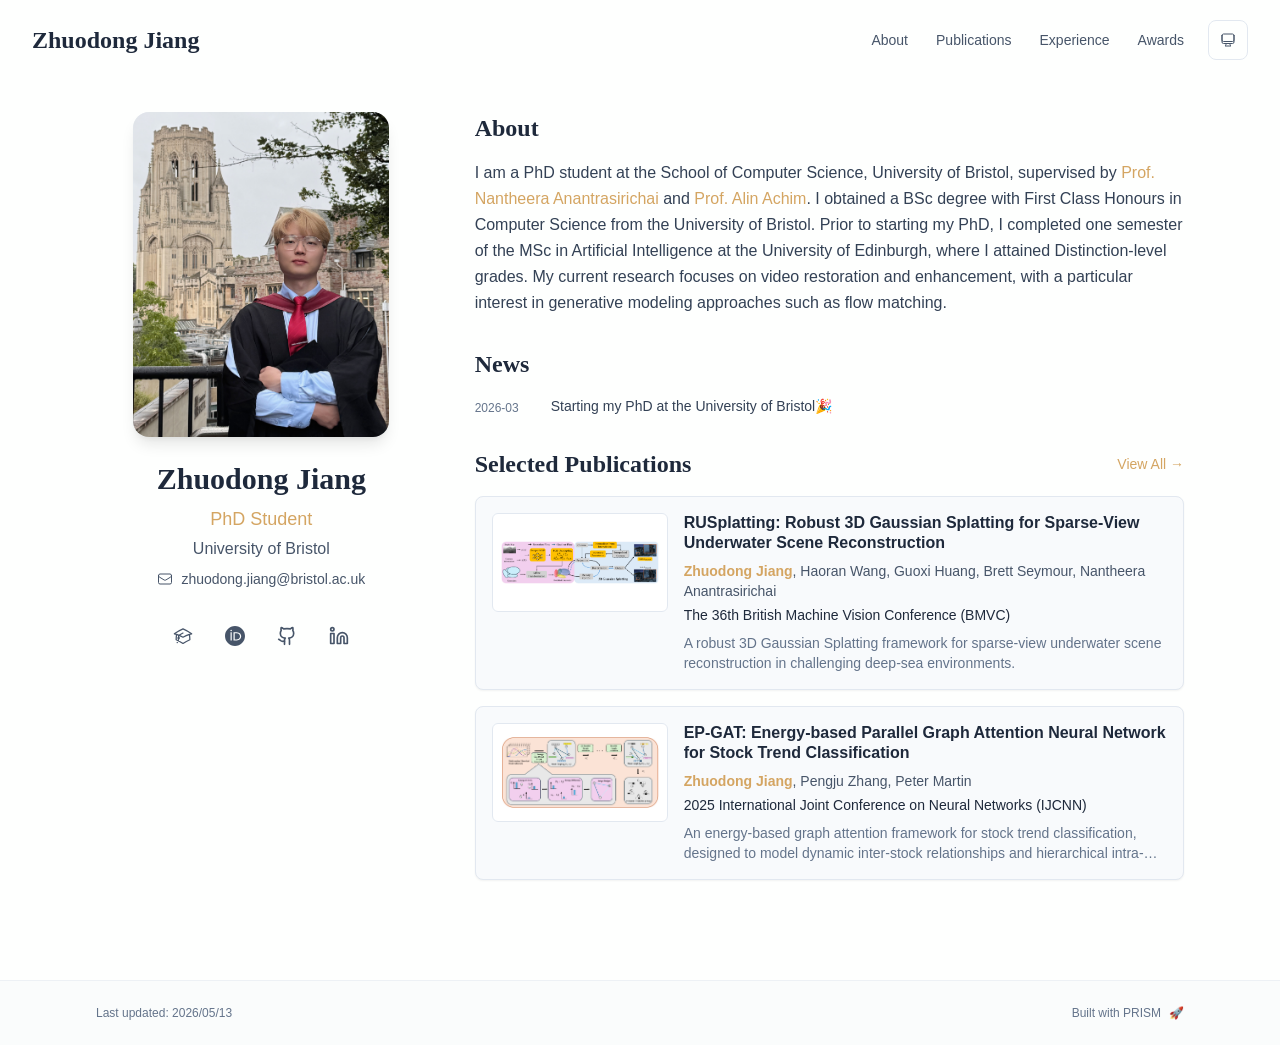
==== commit bb42f93b: "Add files via upload" ====
--- a/index.html
+++ b/index.html
@@ -57,4 +57,4 @@
       root.lang = 'en';
       root.setAttribute('data-locale', 'en');
     }
-  </script><title>Zhuodong Jiang</title><meta name="description" content="PhD student at the University of Bristol."/><meta name="author" content="Zhuodong Jiang"/><meta name="keywords" content="Zhuodong Jiang,PhD,Research,University of Bristol"/><meta name="creator" content="Zhuodong Jiang"/><meta name="publisher" content="Zhuodong Jiang"/><meta property="og:title" content="Zhuodong Jiang"/><meta property="og:description" content="PhD student at the University of Bristol."/><meta property="og:site_name" content="Zhuodong Jiang&#x27;s Academic Website"/><meta property="og:locale" content="en_US"/><meta property="og:type" content="website"/><meta name="twitter:card" content="summary"/><meta name="twitter:title" content="Zhuodong Jiang"/><meta name="twitter:description" content="PhD student at the University of Bristol."/><link rel="icon" href="/logo.jpeg"/><script>document.querySelectorAll('body link[rel="icon"], body link[rel="apple-touch-icon"]').forEach(el => document.head.appendChild(el))</script><script src="/_next/static/chunks/polyfills-42372ed130431b0a.js" noModule=""></script></head><body class="font-sans antialiased"><div style="visibility:hidden"><nav class="fixed top-0 left-0 right-0 z-50" data-headlessui-state=""><div class="transition-all duration-300 ease-out bg-transparent" style="transform:translateY(-100px)"><div class="max-w-7xl mx-auto px-4 sm:px-6 lg:px-8"><div class="flex justify-between items-center h-16 lg:h-20"><div class="flex-shrink-0" tabindex="0"><a class="text-xl lg:text-2xl font-serif font-semibold text-primary hover:text-accent transition-colors duration-200" href="/">Zhuodong Jiang</a></div><div class="hidden lg:block"><div class="ml-10 flex items-center space-x-3"><div class="relative flex items-baseline space-x-1"><a data-nav-href="/" class="relative px-3 py-2 text-sm font-medium rounded-lg transition-colors duration-150 text-primary" href="/">About</a><a data-nav-href="/publications" class="relative px-3 py-2 text-sm font-medium rounded-lg transition-colors duration-150 text-neutral-600" href="/publications/">Publications</a><a data-nav-href="/teaching" class="relative px-3 py-2 text-sm font-medium rounded-lg transition-colors duration-150 text-neutral-600" href="/teaching/">Teaching &amp; Experience</a><a data-nav-href="/awards" class="relative px-3 py-2 text-sm font-medium rounded-lg transition-colors duration-150 text-neutral-600" href="/awards/">Awards</a></div><div class="flex items-center justify-center w-10 h-10 rounded-lg border border-neutral-200 dark:border-[rgba(148,163,184,0.24)] bg-background dark:bg-neutral-800"><div class="w-4 h-4 rounded-full bg-neutral-300 animate-pulse"></div></div></div></div><div class="lg:hidden flex items-center space-x-2"><div class="flex items-center justify-center w-10 h-10 rounded-lg border border-neutral-200 dark:border-[rgba(148,163,184,0.24)] bg-background dark:bg-neutral-800"><div class="w-4 h-4 rounded-full bg-neutral-300 animate-pulse"></div></div><button class="inline-flex items-center justify-center p-2 rounded-md text-neutral-600 hover:text-primary hover:bg-neutral-100 dark:hover:bg-neutral-800 focus:outline-none focus:ring-2 focus:ring-inset focus:ring-accent transition-colors duration-200" id="headlessui-disclosure-button-«R7pdb»" type="button" aria-expanded="false" data-headlessui-state=""><span class="sr-only">Open main menu</span><div><svg xmlns="http://www.w3.org/2000/svg" fill="none" viewBox="0 0 24 24" stroke-width="1.5" stroke="currentColor" aria-hidden="true" data-slot="icon" class="block h-6 w-6"><path stroke-linecap="round" stroke-linejoin="round" d="M3.75 6.75h16.5M3.75 12h16.5m-16.5 5.25h16.5"></path></svg></div></button></div></div></div></div></nav><main class="min-h-screen pt-16 lg:pt-20"><div class="max-w-6xl mx-auto px-4 sm:px-6 lg:px-8 py-8 bg-background min-h-screen"><div class="grid grid-cols-1 lg:grid-cols-3 gap-12"><div class="lg:col-span-1"><div class="sticky top-8" style="opacity:0;transform:translateY(20px)"><div class="w-64 max-w-full mx-auto mb-6 rounded-2xl overflow-hidden shadow-lg bg-neutral-100 dark:bg-neutral-800 hover:shadow-xl transition-all duration-200 hover:scale-105"><img alt="Zhuodong Jiang" width="2374" height="2936" decoding="async" data-nimg="1" class="w-full h-auto object-contain" style="color:transparent" src="bio.JPG"/></div><div class="text-center mb-6"><h1 class="text-3xl font-serif font-bold text-primary mb-2">Zhuodong Jiang</h1><p class="text-lg text-accent font-medium mb-1">PhD Student</p><p class="text-neutral-600 mb-2">University of Bristol</p><a href="mailto:zhuodong.jiang@bristol.ac.uk" class="inline-flex max-w-full items-center justify-center gap-2 text-sm text-neutral-600 transition-colors duration-200 hover:text-accent dark:text-neutral-400"><svg xmlns="http://www.w3.org/2000/svg" fill="none" viewBox="0 0 24 24" stroke-width="1.5" stroke="currentColor" aria-hidden="true" data-slot="icon" class="h-4 w-4 flex-shrink-0"><path stroke-linecap="round" stroke-linejoin="round" d="M21.75 6.75v10.5a2.25 2.25 0 0 1-2.25 2.25h-15a2.25 2.25 0 0 1-2.25-2.25V6.75m19.5 0A2.25 2.25 0 0 0 19.5 4.5h-15a2.25 2.25 0 0 0-2.25 2.25m19.5 0v.243a2.25 2.25 0 0 1-1.07 1.916l-7.5 4.615a2.25 2.25 0 0 1-2.36 0L3.32 8.91a2.25 2.25 0 0 1-1.07-1.916V6.75"></path></svg><span class="truncate">zhuodong.jiang@bristol.ac.uk</span></a></div><div class="flex flex-wrap justify-center gap-3 sm:gap-4 mb-6 relative px-2"><a href="https://scholar.google.com/citations?user=TAhNM6oAAAAJ&amp;hl=en&amp;authuser=1" target="_blank" rel="noopener noreferrer" class="p-2 sm:p-2 text-neutral-600 dark:text-neutral-400 hover:text-accent transition-colors duration-200" aria-label="Google Scholar"><svg xmlns="http://www.w3.org/2000/svg" fill="none" viewBox="0 0 24 24" stroke-width="1.5" stroke="currentColor" aria-hidden="true" data-slot="icon" class="h-5 w-5"><path stroke-linecap="round" stroke-linejoin="round" d="M4.26 10.147a60.438 60.438 0 0 0-.491 6.347A48.62 48.62 0 0 1 12 20.904a48.62 48.62 0 0 1 8.232-4.41 60.46 60.46 0 0 0-.491-6.347m-15.482 0a50.636 50.636 0 0 0-2.658-.813A59.906 59.906 0 0 1 12 3.493a59.903 59.903 0 0 1 10.399 5.84c-.896.248-1.783.52-2.658.814m-15.482 0A50.717 50.717 0 0 1 12 13.489a50.702 50.702 0 0 1 7.74-3.342M6.75 15a.75.75 0 1 0 0-1.5.75.75 0 0 0 0 1.5Zm0 0v-3.675A55.378 55.378 0 0 1 12 8.443m-7.007 11.55A5.981 5.981 0 0 0 6.75 15.75v-1.5"></path></svg></a><a href="https://orcid.org/my-orcid?orcid=0009-0002-5000-2752" target="_blank" rel="noopener noreferrer" class="p-2 sm:p-2 text-neutral-600 dark:text-neutral-400 hover:text-accent transition-colors duration-200" aria-label="ORCID"><svg viewBox="0 0 24 24" fill="currentColor" class="h-5 w-5" xmlns="http://www.w3.org/2000/svg"><path d="M12 0C5.372 0 0 5.372 0 12s5.372 12 12 12 12-5.372 12-12S18.628 0 12 0zM7.369 4.378c.525 0 .947.431.947.947s-.422.947-.947.947a.95.95 0 0 1-.947-.947c0-.525.422-.947.947-.947zm-.722 3.038h1.444v10.041H6.647V7.416zm3.562 0h3.9c3.712 0 5.344 2.653 5.344 5.025 0 2.578-2.016 5.025-5.325 5.025h-3.919V7.416zm1.444 1.303v7.444h2.297c3.272 0 4.022-2.484 4.022-3.722 0-2.016-1.284-3.722-4.097-3.722h-2.222z"></path></svg></a><a href="https://github.com/theflash987" target="_blank" rel="noopener noreferrer" class="p-2 sm:p-2 text-neutral-600 dark:text-neutral-400 hover:text-accent transition-colors duration-200" aria-label="GitHub"><svg xmlns="http://www.w3.org/2000/svg" width="24" height="24" viewBox="0 0 24 24" fill="none" stroke="currentColor" stroke-width="2" stroke-linecap="round" stroke-linejoin="round" class="lucide lucide-github h-5 w-5" aria-hidden="true"><path d="M15 22v-4a4.8 4.8 0 0 0-1-3.5c3 0 6-2 6-5.5.08-1.25-.27-2.48-1-3.5.28-1.15.28-2.35 0-3.5 0 0-1 0-3 1.5-2.64-.5-5.36-.5-8 0C6 2 5 2 5 2c-.3 1.15-.3 2.35 0 3.5A5.403 5.403 0 0 0 4 9c0 3.5 3 5.5 6 5.5-.39.49-.68 1.05-.85 1.65-.17.6-.22 1.23-.15 1.85v4"></path><path d="M9 18c-4.51 2-5-2-7-2"></path></svg></a><a href="https://www.linkedin.com/in/zhuodong-jiang-a0615832b/" target="_blank" rel="noopener noreferrer" class="p-2 sm:p-2 text-neutral-600 dark:text-neutral-400 hover:text-accent transition-colors duration-200" aria-label="LinkedIn"><svg xmlns="http://www.w3.org/2000/svg" width="24" height="24" viewBox="0 0 24 24" fill="none" stroke="currentColor" stroke-width="2" stroke-linecap="round" stroke-linejoin="round" class="lucide lucide-linkedin h-5 w-5" aria-hidden="true"><path d="M16 8a6 6 0 0 1 6 6v7h-4v-7a2 2 0 0 0-2-2 2 2 0 0 0-2 2v7h-4v-7a6 6 0 0 1 6-6z"></path><rect width="4" height="12" x="2" y="9"></rect><circle cx="4" cy="4" r="2"></circle></svg></a></div></div></div><div class="lg:col-span-2 space-y-8"><section id="about" class="scroll-mt-24 space-y-8"><section style="opacity:0;transform:translateY(20px)"><h2 class="text-2xl font-serif font-bold text-primary mb-4">About</h2><div class="text-neutral-700 dark:text-neutral-600 leading-relaxed"><p class="mb-4 last:mb-0">I am a PhD student at the School of Computer Science, University of Bristol, supervised by <a href="https://pui-nantheera.github.io/" node="[object Object]" target="_blank" rel="noopener noreferrer" class="text-accent font-medium transition-all duration-200 rounded hover:bg-accent/10 hover:shadow-sm">Prof. Nantheera Anantrasirichai</a> and <a href="https://www.bristol.ac.uk/people/person/Alin-Achim-a515a426-727d-480b-8d4e-a4a756d6d8f9/" node="[object Object]" target="_blank" rel="noopener noreferrer" class="text-accent font-medium transition-all duration-200 rounded hover:bg-accent/10 hover:shadow-sm">Prof. Alin Achim</a>. I obtained a BSc degree with First Class Honours in Computer Science from the University of Bristol. Prior to starting my PhD, I completed one semester of the MSc in Artificial Intelligence at the University of Edinburgh, where I attained Distinction-level grades. My current research focuses on video restoration and enhancement, with a particular interest in generative modeling approaches such as flow matching.</p></div></section><section style="opacity:0;transform:translateY(20px)"><h2 class="text-2xl font-serif font-bold text-primary mb-4">News</h2><div class="space-y-3"><div class="flex items-start space-x-3"><span class="text-xs text-neutral-500 mt-1 w-16 flex-shrink-0">2026-03</span><p class="text-sm text-neutral-700">Starting my PhD at the University of Bristol🎉</p></div></div></section><section style="opacity:0;transform:translateY(20px)"><div class="flex items-center justify-between mb-4"><h2 class="text-2xl font-serif font-bold text-primary">Selected Publications</h2><a class="text-accent hover:text-accent-dark text-sm font-medium transition-all duration-200 rounded hover:bg-accent/10 hover:shadow-sm" href="/publications/">View All<!-- --> →</a></div><div class="space-y-4"><div class="bg-neutral-50 dark:bg-neutral-800 p-4 rounded-lg shadow-sm border border-neutral-200 dark:border-[rgba(148,163,184,0.24)] hover:shadow-lg transition-all duration-200 hover:scale-[1.02]" style="opacity:0;transform:translateY(20px)"><div class="flex flex-col gap-4 sm:flex-row"><div class="w-full flex-shrink-0 sm:w-44"><div class="relative aspect-video overflow-hidden rounded-md border border-neutral-200 bg-white dark:border-neutral-700 dark:bg-neutral-900"><img alt="RUSplatting: Robust 3D Gaussian Splatting for Sparse-View Underwater Scene Reconstruction" loading="lazy" decoding="async" data-nimg="fill" class="object-contain p-2" style="position:absolute;height:100%;width:100%;left:0;top:0;right:0;bottom:0;color:transparent" src="/papers/overview_final_v2.png"/></div></div><div class="min-w-0 flex-1"><h3 class="font-semibold text-primary mb-2 leading-tight">RUSplatting: Robust 3D Gaussian Splatting for Sparse-View Underwater Scene Reconstruction</h3><p class="text-sm text-neutral-600 dark:text-neutral-500 mb-1"><span><span class="font-semibold text-accent ">Zhuodong Jiang</span>, </span><span><span class=" ">Haoran Wang</span>, </span><span><span class=" ">Guoxi Huang</span>, </span><span><span class=" ">Brett Seymour</span>, </span><span><span class=" ">Nantheera Anantrasirichai</span></span></p><p class="text-sm font-medium text-neutral-800 dark:text-neutral-600 mb-2">The 36th British Machine Vision Conference (BMVC)</p><p class="text-sm text-neutral-500 dark:text-neutral-500 line-clamp-2">A robust 3D Gaussian Splatting framework for sparse-view underwater scene reconstruction in challenging deep-sea environments.</p></div></div></div><div class="bg-neutral-50 dark:bg-neutral-800 p-4 rounded-lg shadow-sm border border-neutral-200 dark:border-[rgba(148,163,184,0.24)] hover:shadow-lg transition-all duration-200 hover:scale-[1.02]" style="opacity:0;transform:translateY(20px)"><div class="flex flex-col gap-4 sm:flex-row"><div class="w-full flex-shrink-0 sm:w-44"><div class="relative aspect-video overflow-hidden rounded-md border border-neutral-200 bg-white dark:border-neutral-700 dark:bg-neutral-900"><img alt="EP-GAT: Energy-based Parallel Graph Attention Neural Network for Stock Trend Classification" loading="lazy" decoding="async" data-nimg="fill" class="object-contain p-2" style="position:absolute;height:100%;width:100%;left:0;top:0;right:0;bottom:0;color:transparent" src="/papers/overall_structure.png"/></div></div><div class="min-w-0 flex-1"><h3 class="font-semibold text-primary mb-2 leading-tight">EP-GAT: Energy-based Parallel Graph Attention Neural Network for Stock Trend Classification</h3><p class="text-sm text-neutral-600 dark:text-neutral-500 mb-1"><span><span class="font-semibold text-accent ">Zhuodong Jiang</span>, </span><span><span class=" ">Pengju Zhang</span>, </span><span><span class=" ">Peter Martin</span></span></p><p class="text-sm font-medium text-neutral-800 dark:text-neutral-600 mb-2">2025 International Joint Conference on Neural Networks (IJCNN)</p><p class="text-sm text-neutral-500 dark:text-neutral-500 line-clamp-2">An energy-based graph attention framework for stock trend classification, designed to model dynamic inter-stock relationships and hierarchical intra-stock patterns.</p></div></div></div></div></section></section></div></div></div><!--$--><!--/$--><!--$--><!--/$--></main><footer class="border-t border-neutral-200/50 bg-neutral-50/50 dark:bg-neutral-900/50 dark:border-neutral-700/50"><div class="max-w-6xl mx-auto px-4 sm:px-6 lg:px-8 py-6"><div class="flex flex-col sm:flex-row justify-between items-center gap-2"><p class="text-xs text-neutral-500">Last updated<!-- -->: <!-- -->2026/05/13</p><p class="text-xs text-neutral-500 flex items-center"><a href="https://github.com/xyjoey/PRISM" target="_blank" rel="noopener noreferrer">Built with PRISM</a><span class="ml-2">🚀</span></p></div></div></footer></div><script src="/_next/static/chunks/webpack-679b75d1c4c2027c.js" async=""></script><script>(self.__next_f=self.__next_f||[]).push([0])</script><script>self.__next_f.push([1,"1:\"$Sreact.fragment\"\n3:I[3719,[\"461\",\"static/chunks/461-a9a5d7b05a71d978.js\",\"874\",\"static/chunks/874-6cc630662f3664af.js\",\"291\",\"static/chunks/291-e39730cc9327e39b.js\",\"177\",\"static/chunks/app/layout-926b133515a40fc3.js\"],\"ThemeProvider\"]\n4:I[310,[\"461\",\"static/chunks/461-a9a5d7b05a71d978.js\",\"874\",\"static/chunks/874-6cc630662f3664af.js\",\"291\",\"static/chunks/291-e39730cc9327e39b.js\",\"177\",\"static/chunks/app/layout-926b133515a40fc3.js\"],\"LocaleProvider\"]\n5:I[4574,[\"461\",\"static/chunks/461-a9a5d7b05a71d978.js\",\"874\",\"static/chunks/874-6cc630662f3664af.js\",\"291\",\"static/chunks/291-e39730cc9327e39b.js\",\"177\",\"static/chunks/app/layout-926b133515a40fc3.js\"],\"default\"]\n6:I[7555,[],\"\"]\n7:I[1295,[],\"\"]\n8:I[2548,[\"461\",\"static/chunks/461-a9a5d7b05a71d978.js\",\"874\",\"static/chunks/874-6cc630662f3664af.js\",\"291\",\"static/chunks/291-e39730cc9327e39b.js\",\"177\",\"static/chunks/app/layout-926b133515a40fc3.js\"],\"default\"]\n9:I[4460,[\"461\",\"static/chunks/461-a9a5d7b05a71d978.js\",\"178\",\"static/chunks/178-8a35d88e684927c9.js\",\"874\",\"static/chunks/874-6cc630662f3664af.js\",\"748\",\"static/chunks/748-3e2db19ba44b58be.js\",\"974\",\"static/chunks/app/page-a90eacf010268359.js\"],\"default\"]\na:I[9665,[],\"MetadataBoundary\"]\nc:I[9665,[],\"OutletBoundary\"]\nf:I[4911,[],\"AsyncMetadataOutlet\"]\n11:I[9665,[],\"ViewportBoundary\"]\n13:I[6614,[],\"\"]\n:HL[\"/_next/static/css/8590dfe646bd45a2.css\",\"style\"]\n2:T57d,\n    try {\n      const cfg = {\"enabled\":true,\"locales\":[\"en\"],\"defaultLocale\":\"en\",\"mode\":\"auto\",\"fixedLocale\":\"en\",\"persist\":true,\"switcher\":true,\"labels\":{\"en\":\"English\"}};\n      const storageKey = 'locale-storage';\n      const normalize = (value) =\u003e typeof value === 'string' ? value.trim().replace('_', '-').toLowerCase() : '';\n      const matchLocale = (candidate) =\u003e {\n        const normalized = normalize(candidate);\n        if (!normalized) return null;\n        if (cfg.locales.includes(normalized)) return normalized;\n        const language = normalized.split('-')[0];\n        if (cfg.locales.includes(language)) return language;\n        return null;\n      "])</script><script>self.__next_f.push([1,"};\n\n      let resolved = null;\n\n      if (cfg.persist) {\n        resolved = matchLocale(localStorage.getItem(storageKey));\n      }\n\n      if (!resolved) {\n        if (cfg.mode === 'fixed') {\n          resolved = cfg.fixedLocale;\n        } else {\n          resolved = matchLocale(navigator.language);\n        }\n      }\n\n      if (!resolved) {\n        resolved = cfg.defaultLocale;\n      }\n\n      const root = document.documentElement;\n      root.lang = resolved;\n      root.setAttribute('data-locale', resolved);\n\n      if (cfg.persist) {\n        localStorage.setItem(storageKey, resolved);\n      }\n    } catch (e) {\n      const root = document.documentElement;\n      root.lang = 'en';\n      root.setAttribute('data-locale', 'en');\n    }\n  "])</script><script>self.__next_f.push([1,"0:{\"P\":null,\"b\":\"fv2dCHObCcES_7IvpRtZx\",\"p\":\"\",\"c\":[\"\",\"\"],\"i\":false,\"f\":[[[\"\",{\"children\":[\"__PAGE__\",{}]},\"$undefined\",\"$undefined\",true],[\"\",[\"$\",\"$1\",\"c\",{\"children\":[[[\"$\",\"link\",\"0\",{\"rel\":\"stylesheet\",\"href\":\"/_next/static/css/8590dfe646bd45a2.css\",\"precedence\":\"next\",\"crossOrigin\":\"$undefined\",\"nonce\":\"$undefined\"}]],[\"$\",\"html\",null,{\"lang\":\"en\",\"className\":\"scroll-smooth\",\"suppressHydrationWarning\":true,\"children\":[[\"$\",\"head\",null,{\"children\":[[\"$\",\"link\",null,{\"rel\":\"icon\",\"href\":\"/logo.jpeg\",\"type\":\"image/svg+xml\"}],[\"$\",\"link\",null,{\"rel\":\"dns-prefetch\",\"href\":\"https://jialeliu.com\"}],[\"$\",\"link\",null,{\"rel\":\"preconnect\",\"href\":\"https://jialeliu.com\",\"crossOrigin\":\"\"}],[\"$\",\"link\",null,{\"rel\":\"preload\",\"as\":\"font\",\"type\":\"font/woff2\",\"href\":\"https://jialeliu.com/fonts/georgiab.woff2\",\"crossOrigin\":\"\"}],[\"$\",\"script\",null,{\"dangerouslySetInnerHTML\":{\"__html\":\"\\n              try {\\n                const theme = localStorage.getItem('theme-storage');\\n                const parsed = theme ? JSON.parse(theme) : null;\\n                const setting = parsed?.state?.theme || 'system';\\n                const prefersDark = typeof window !== 'undefined' \u0026\u0026 window.matchMedia \u0026\u0026 window.matchMedia('(prefers-color-scheme: dark)').matches;\\n                const effective = setting === 'dark' ? 'dark' : (setting === 'light' ? 'light' : (prefersDark ? 'dark' : 'light'));\\n                var root = document.documentElement;\\n                root.classList.add(effective);\\n                root.setAttribute('data-theme', effective);\\n              } catch (e) {\\n                var root = document.documentElement;\\n                root.classList.add('light');\\n                root.setAttribute('data-theme', 'light');\\n              }\\n            \"}}],[\"$\",\"script\",null,{\"dangerouslySetInnerHTML\":{\"__html\":\"$2\"}}]]}],[\"$\",\"body\",null,{\"className\":\"font-sans antialiased\",\"children\":[\"$\",\"$L3\",null,{\"children\":[\"$\",\"$L4\",null,{\"config\":{\"enabled\":true,\"locales\":[\"en\"],\"defaultLocale\":\"en\",\"mode\":\"auto\",\"fixedLocale\":\"en\",\"persist\":true,\"switcher\":true,\"labels\":{\"en\":\"English\"}},\"children\":[[\"$\",\"$L5\",null,{\"items\":[{\"title\":\"About\",\"type\":\"page\",\"target\":\"about\",\"href\":\"/\"},{\"title\":\"Publications\",\"type\":\"page\",\"target\":\"publications\",\"href\":\"/publications\"},{\"title\":\"Teaching \u0026 Experience\",\"type\":\"page\",\"target\":\"teaching\",\"href\":\"/teaching\"},{\"title\":\"Awards\",\"type\":\"page\",\"target\":\"awards\",\"href\":\"/awards\"}],\"siteTitle\":\"Zhuodong Jiang\",\"enableOnePageMode\":false,\"i18n\":\"$0:f:0:1:1:props:children:1:props:children:1:props:children:props:children:props:config\",\"itemsByLocale\":{\"en\":[{\"title\":\"About\",\"type\":\"page\",\"target\":\"about\",\"href\":\"/\"},{\"title\":\"Publications\",\"type\":\"page\",\"target\":\"publications\",\"href\":\"/publications\"},{\"title\":\"Teaching \u0026 Experience\",\"type\":\"page\",\"target\":\"teaching\",\"href\":\"/teaching\"},{\"title\":\"Awards\",\"type\":\"page\",\"target\":\"awards\",\"href\":\"/awards\"}]},\"siteTitleByLocale\":{\"en\":\"Zhuodong Jiang\"}}],[\"$\",\"main\",null,{\"className\":\"min-h-screen pt-16 lg:pt-20\",\"children\":[\"$\",\"$L6\",null,{\"parallelRouterKey\":\"children\",\"error\":\"$undefined\",\"errorStyles\":\"$undefined\",\"errorScripts\":\"$undefined\",\"template\":[\"$\",\"$L7\",null,{}],\"templateStyles\":\"$undefined\",\"templateScripts\":\"$undefined\",\"notFound\":[[[\"$\",\"title\",null,{\"children\":\"404: This page could not be found.\"}],[\"$\",\"div\",null,{\"style\":{\"fontFamily\":\"system-ui,\\\"Segoe UI\\\",Roboto,Helvetica,Arial,sans-serif,\\\"Apple Color Emoji\\\",\\\"Segoe UI Emoji\\\"\",\"height\":\"100vh\",\"textAlign\":\"center\",\"display\":\"flex\",\"flexDirection\":\"column\",\"alignItems\":\"center\",\"justifyContent\":\"center\"},\"children\":[\"$\",\"div\",null,{\"children\":[[\"$\",\"style\",null,{\"dangerouslySetInnerHTML\":{\"__html\":\"body{color:#000;background:#fff;margin:0}.next-error-h1{border-right:1px solid rgba(0,0,0,.3)}@media (prefers-color-scheme:dark){body{color:#fff;background:#000}.next-error-h1{border-right:1px solid rgba(255,255,255,.3)}}\"}}],[\"$\",\"h1\",null,{\"className\":\"next-error-h1\",\"style\":{\"display\":\"inline-block\",\"margin\":\"0 20px 0 0\",\"padding\":\"0 23px 0 0\",\"fontSize\":24,\"fontWeight\":500,\"verticalAlign\":\"top\",\"lineHeight\":\"49px\"},\"children\":404}],[\"$\",\"div\",null,{\"style\":{\"display\":\"inline-block\"},\"children\":[\"$\",\"h2\",null,{\"style\":{\"fontSize\":14,\"fontWeight\":400,\"lineHeight\":\"49px\",\"margin\":0},\"children\":\"This page could not be found.\"}]}]]}]}]],[]],\"forbidden\":\"$undefined\",\"unauthorized\":\"$undefined\"}]}],[\"$\",\"$L8\",null,{\"lastUpdated\":\"2026/05/13\",\"lastUpdatedByLocale\":{\"en\":\"2026/05/13\"},\"defaultLocale\":\"en\"}]]}]}]}]]}]]}],{\"children\":[\"__PAGE__\",[\"$\",\"$1\",\"c\",{\"children\":[[\"$\",\"$L9\",null,{\"dataByLocale\":{\"en\":{\"author\":{\"name\":\"Zhuodong Jiang\",\"title\":\"PhD Student\",\"institution\":\"University of Bristol\",\"avatar\":\"bio.JPG\"},\"social\":{\"email\":\"zhuodong.jiang@bristol.ac.uk\",\"google_scholar\":\"https://scholar.google.com/citations?user=TAhNM6oAAAAJ\u0026hl=en\u0026authuser=1\",\"orcid\":\"https://orcid.org/my-orcid?orcid=0009-0002-5000-2752\",\"github\":\"https://github.com/theflash987\",\"linkedin\":\"https://www.linkedin.com/in/zhuodong-jiang-a0615832b/\"},\"features\":{\"enable_likes\":false,\"enable_one_page_mode\":false},\"enableOnePageMode\":false,\"researchInterests\":\"$undefined\",\"pagesToShow\":[{\"type\":\"about\",\"id\":\"about\",\"sections\":[{\"id\":\"about\",\"type\":\"markdown\",\"source\":\"bio.md\",\"title\":\"About\",\"content\":\"I am a PhD student at the School of Computer Science, University of Bristol, supervised by [Prof. Nantheera Anantrasirichai](https://pui-nantheera.github.io/) and [Prof. Alin Achim](https://www.bristol.ac.uk/people/person/Alin-Achim-a515a426-727d-480b-8d4e-a4a756d6d8f9/). I obtained a BSc degree with First Class Honours in Computer Science from the University of Bristol. Prior to starting my PhD, I completed one semester of the MSc in Artificial Intelligence at the University of Edinburgh, where I attained Distinction-level grades. My current research focuses on video restoration and enhancement, with a particular interest in generative modeling approaches such as flow matching.\"},{\"id\":\"news\",\"type\":\"list\",\"title\":\"News\",\"source\":\"news.toml\",\"items\":[{\"date\":\"2026-03\",\"content\":\"Starting my PhD at the University of Bristol🎉\"}]},{\"id\":\"featured_publications\",\"type\":\"publications\",\"title\":\"Selected Publications\",\"filter\":\"selected\",\"limit\":3,\"publications\":[{\"id\":\"jiang2025rusplatting\",\"title\":\"RUSplatting: Robust 3D Gaussian Splatting for Sparse-View Underwater Scene Reconstruction\",\"authors\":[{\"name\":\"Zhuodong Jiang\",\"isHighlighted\":true,\"isCorresponding\":false,\"isCoAuthor\":false},{\"name\":\"Haoran Wang\",\"isHighlighted\":false,\"isCorresponding\":false,\"isCoAuthor\":false},{\"name\":\"Guoxi Huang\",\"isHighlighted\":false,\"isCorresponding\":false,\"isCoAuthor\":false},{\"name\":\"Brett Seymour\",\"isHighlighted\":false,\"isCorresponding\":false,\"isCoAuthor\":false},{\"name\":\"Nantheera Anantrasirichai\",\"isHighlighted\":false,\"isCorresponding\":false,\"isCoAuthor\":false}],\"year\":2025,\"type\":\"conference\",\"status\":\"published\",\"tags\":[\"3DGS\",\"Underwater Scene Reconstruction\"],\"keywords\":\"$0:f:0:1:2:children:1:props:children:0:props:dataByLocale:en:pagesToShow:0:sections:2:publications:0:tags\",\"researchArea\":\"machine-learning\",\"journal\":\"\",\"conference\":\"The 36th British Machine Vision Conference (BMVC)\",\"code\":\"https://github.com/theflash987/RUSplatting\",\"abstract\":\"\",\"description\":\"A robust 3D Gaussian Splatting framework for sparse-view underwater scene reconstruction in challenging deep-sea environments.\",\"selected\":true,\"preview\":\"overview_final_v2.png\",\"bibtex\":\"@inproceedings{jiang2025rusplatting,\\n  title = {RUSplatting: Robust 3D Gaussian Splatting for Sparse-View Underwater Scene Reconstruction},\\n  author = {Jiang, Zhuodong and Wang, Haoran and Huang, Guoxi and Seymour, Brett and Anantrasirichai, Nantheera},\\n  booktitle = {The 36th British Machine Vision Conference (BMVC)},\\n  year = {2025}\\n}\"},{\"id\":\"jiang2025ep\",\"title\":\"EP-GAT: Energy-based Parallel Graph Attention Neural Network for Stock Trend Classification\",\"authors\":[{\"name\":\"Zhuodong Jiang\",\"isHighlighted\":true,\"isCorresponding\":false,\"isCoAuthor\":false},{\"name\":\"Pengju Zhang\",\"isHighlighted\":false,\"isCorresponding\":false,\"isCoAuthor\":false},{\"name\":\"Peter Martin\",\"isHighlighted\":false,\"isCorresponding\":false,\"isCoAuthor\":false}],\"year\":2025,\"type\":\"conference\",\"status\":\"published\",\"tags\":[\"Graph Neural Network\",\"Financial Forecast\"],\"keywords\":\"$0:f:0:1:2:children:1:props:children:0:props:dataByLocale:en:pagesToShow:0:sections:2:publications:1:tags\",\"researchArea\":\"neural-networks\",\"journal\":\"\",\"conference\":\"2025 International Joint Conference on Neural Networks (IJCNN)\",\"pages\":\"1--8\",\"code\":\"https://github.com/theflash987/EP-GAT\",\"abstract\":\"\",\"description\":\"An energy-based graph attention framework for stock trend classification, designed to model dynamic inter-stock relationships and hierarchical intra-stock patterns.\",\"selected\":true,\"preview\":\"overall_structure.png\",\"bibtex\":\"@inproceedings{jiang2025ep,\\n  title = {EP-GAT: Energy-based Parallel Graph Attention Neural Network for Stock Trend Classification},\\n  author = {Jiang, Zhuodong and Zhang, Pengju and Martin, Peter},\\n  booktitle = {2025 International Joint Conference on Neural Networks (IJCNN)},\\n  pages = {1--8},\\n  year = {2025},\\n  organization = {IEEE}\\n}\"}]}]}]}},\"defaultLocale\":\"en\"}],[\"$\",\"$La\",null,{\"children\":\"$Lb\"}],null,[\"$\",\"$Lc\",null,{\"children\":[\"$Ld\",\"$Le\",[\"$\",\"$Lf\",null,{\"promise\":\"$@10\"}]]}]]}],{},null,false]},null,false],[\"$\",\"$1\",\"h\",{\"children\":[null,[\"$\",\"$1\",\"r1O6ikSc7ZCj_nKYtQcKL\",{\"children\":[[\"$\",\"$L11\",null,{\"children\":\"$L12\"}],null]}],null]}],false]],\"m\":\"$undefined\",\"G\":[\"$13\",\"$undefined\"],\"s\":false,\"S\":true}\n"])</script><script>self.__next_f.push([1,"14:\"$Sreact.suspense\"\n15:I[4911,[],\"AsyncMetadata\"]\nb:[\"$\",\"$14\",null,{\"fallback\":null,\"children\":[\"$\",\"$L15\",null,{\"promise\":\"$@16\"}]}]\n"])</script><script>self.__next_f.push([1,"e:null\n"])</script><script>self.__next_f.push([1,"12:[[\"$\",\"meta\",\"0\",{\"charSet\":\"utf-8\"}],[\"$\",\"meta\",\"1\",{\"name\":\"viewport\",\"content\":\"width=device-width, initial-scale=1\"}]]\nd:null\n"])</script><script>self.__next_f.push([1,"16:{\"metadata\":[[\"$\",\"title\",\"0\",{\"children\":\"Zhuodong Jiang\"}],[\"$\",\"meta\",\"1\",{\"name\":\"description\",\"content\":\"PhD student at the University of Bristol.\"}],[\"$\",\"meta\",\"2\",{\"name\":\"author\",\"content\":\"Zhuodong Jiang\"}],[\"$\",\"meta\",\"3\",{\"name\":\"keywords\",\"content\":\"Zhuodong Jiang,PhD,Research,University of Bristol\"}],[\"$\",\"meta\",\"4\",{\"name\":\"creator\",\"content\":\"Zhuodong Jiang\"}],[\"$\",\"meta\",\"5\",{\"name\":\"publisher\",\"content\":\"Zhuodong Jiang\"}],[\"$\",\"meta\",\"6\",{\"property\":\"og:title\",\"content\":\"Zhuodong Jiang\"}],[\"$\",\"meta\",\"7\",{\"property\":\"og:description\",\"content\":\"PhD student at the University of Bristol.\"}],[\"$\",\"meta\",\"8\",{\"property\":\"og:site_name\",\"content\":\"Zhuodong Jiang's Academic Website\"}],[\"$\",\"meta\",\"9\",{\"property\":\"og:locale\",\"content\":\"en_US\"}],[\"$\",\"meta\",\"10\",{\"property\":\"og:type\",\"content\":\"website\"}],[\"$\",\"meta\",\"11\",{\"name\":\"twitter:card\",\"content\":\"summary\"}],[\"$\",\"meta\",\"12\",{\"name\":\"twitter:title\",\"content\":\"Zhuodong Jiang\"}],[\"$\",\"meta\",\"13\",{\"name\":\"twitter:description\",\"content\":\"PhD student at the University of Bristol.\"}],[\"$\",\"link\",\"14\",{\"rel\":\"icon\",\"href\":\"/logo.jpeg\"}]],\"error\":null,\"digest\":\"$undefined\"}\n10:{\"metadata\":\"$16:metadata\",\"error\":null,\"digest\":\"$undefined\"}\n"])</script></body></html>+  </script><title>Zhuodong Jiang</title><meta name="description" content="PhD student at the University of Bristol."/><meta name="author" content="Zhuodong Jiang"/><meta name="keywords" content="Zhuodong Jiang,PhD,Research,University of Bristol"/><meta name="creator" content="Zhuodong Jiang"/><meta name="publisher" content="Zhuodong Jiang"/><meta property="og:title" content="Zhuodong Jiang"/><meta property="og:description" content="PhD student at the University of Bristol."/><meta property="og:site_name" content="Zhuodong Jiang&#x27;s Academic Website"/><meta property="og:locale" content="en_US"/><meta property="og:type" content="website"/><meta name="twitter:card" content="summary"/><meta name="twitter:title" content="Zhuodong Jiang"/><meta name="twitter:description" content="PhD student at the University of Bristol."/><link rel="icon" href="/logo.jpeg"/><script>document.querySelectorAll('body link[rel="icon"], body link[rel="apple-touch-icon"]').forEach(el => document.head.appendChild(el))</script><script src="/_next/static/chunks/polyfills-42372ed130431b0a.js" noModule=""></script></head><body class="font-sans antialiased"><div style="visibility:hidden"><nav class="fixed top-0 left-0 right-0 z-50" data-headlessui-state=""><div class="transition-all duration-300 ease-out bg-transparent" style="transform:translateY(-100px)"><div class="max-w-7xl mx-auto px-4 sm:px-6 lg:px-8"><div class="flex justify-between items-center h-16 lg:h-20"><div class="flex-shrink-0" tabindex="0"><a class="text-xl lg:text-2xl font-serif font-semibold text-primary hover:text-accent transition-colors duration-200" href="/">Zhuodong Jiang</a></div><div class="hidden lg:block"><div class="ml-10 flex items-center space-x-3"><div class="relative flex items-baseline space-x-1"><a data-nav-href="/" class="relative px-3 py-2 text-sm font-medium rounded-lg transition-colors duration-150 text-primary" href="/">About</a><a data-nav-href="/publications" class="relative px-3 py-2 text-sm font-medium rounded-lg transition-colors duration-150 text-neutral-600" href="/publications/">Publications</a><a data-nav-href="/experience" class="relative px-3 py-2 text-sm font-medium rounded-lg transition-colors duration-150 text-neutral-600" href="/experience/">Experience</a><a data-nav-href="/awards" class="relative px-3 py-2 text-sm font-medium rounded-lg transition-colors duration-150 text-neutral-600" href="/awards/">Awards</a></div><div class="flex items-center justify-center w-10 h-10 rounded-lg border border-neutral-200 dark:border-[rgba(148,163,184,0.24)] bg-background dark:bg-neutral-800"><div class="w-4 h-4 rounded-full bg-neutral-300 animate-pulse"></div></div></div></div><div class="lg:hidden flex items-center space-x-2"><div class="flex items-center justify-center w-10 h-10 rounded-lg border border-neutral-200 dark:border-[rgba(148,163,184,0.24)] bg-background dark:bg-neutral-800"><div class="w-4 h-4 rounded-full bg-neutral-300 animate-pulse"></div></div><button class="inline-flex items-center justify-center p-2 rounded-md text-neutral-600 hover:text-primary hover:bg-neutral-100 dark:hover:bg-neutral-800 focus:outline-none focus:ring-2 focus:ring-inset focus:ring-accent transition-colors duration-200" id="headlessui-disclosure-button-«R7pdb»" type="button" aria-expanded="false" data-headlessui-state=""><span class="sr-only">Open main menu</span><div><svg xmlns="http://www.w3.org/2000/svg" fill="none" viewBox="0 0 24 24" stroke-width="1.5" stroke="currentColor" aria-hidden="true" data-slot="icon" class="block h-6 w-6"><path stroke-linecap="round" stroke-linejoin="round" d="M3.75 6.75h16.5M3.75 12h16.5m-16.5 5.25h16.5"></path></svg></div></button></div></div></div></div></nav><main class="min-h-screen pt-16 lg:pt-20"><div class="max-w-6xl mx-auto px-4 sm:px-6 lg:px-8 py-8 bg-background min-h-screen"><div class="grid grid-cols-1 lg:grid-cols-3 gap-12"><div class="lg:col-span-1"><div class="sticky top-8" style="opacity:0;transform:translateY(20px)"><div class="w-64 max-w-full mx-auto mb-6 rounded-2xl overflow-hidden shadow-lg bg-neutral-100 dark:bg-neutral-800 hover:shadow-xl transition-all duration-200 hover:scale-105"><img alt="Zhuodong Jiang" width="2374" height="2936" decoding="async" data-nimg="1" class="w-full h-auto object-contain" style="color:transparent" src="bio.JPG"/></div><div class="text-center mb-6"><h1 class="text-3xl font-serif font-bold text-primary mb-2">Zhuodong Jiang</h1><p class="text-lg text-accent font-medium mb-1">PhD Student</p><p class="text-neutral-600 mb-2">University of Bristol</p><a href="mailto:zhuodong.jiang@bristol.ac.uk" class="inline-flex max-w-full items-center justify-center gap-2 text-sm text-neutral-600 transition-colors duration-200 hover:text-accent dark:text-neutral-400"><svg xmlns="http://www.w3.org/2000/svg" fill="none" viewBox="0 0 24 24" stroke-width="1.5" stroke="currentColor" aria-hidden="true" data-slot="icon" class="h-4 w-4 flex-shrink-0"><path stroke-linecap="round" stroke-linejoin="round" d="M21.75 6.75v10.5a2.25 2.25 0 0 1-2.25 2.25h-15a2.25 2.25 0 0 1-2.25-2.25V6.75m19.5 0A2.25 2.25 0 0 0 19.5 4.5h-15a2.25 2.25 0 0 0-2.25 2.25m19.5 0v.243a2.25 2.25 0 0 1-1.07 1.916l-7.5 4.615a2.25 2.25 0 0 1-2.36 0L3.32 8.91a2.25 2.25 0 0 1-1.07-1.916V6.75"></path></svg><span class="truncate">zhuodong.jiang@bristol.ac.uk</span></a></div><div class="flex flex-wrap justify-center gap-3 sm:gap-4 mb-6 relative px-2"><a href="https://scholar.google.com/citations?user=TAhNM6oAAAAJ&amp;hl=en&amp;authuser=1" target="_blank" rel="noopener noreferrer" class="p-2 sm:p-2 text-neutral-600 dark:text-neutral-400 hover:text-accent transition-colors duration-200" aria-label="Google Scholar"><svg xmlns="http://www.w3.org/2000/svg" fill="none" viewBox="0 0 24 24" stroke-width="1.5" stroke="currentColor" aria-hidden="true" data-slot="icon" class="h-5 w-5"><path stroke-linecap="round" stroke-linejoin="round" d="M4.26 10.147a60.438 60.438 0 0 0-.491 6.347A48.62 48.62 0 0 1 12 20.904a48.62 48.62 0 0 1 8.232-4.41 60.46 60.46 0 0 0-.491-6.347m-15.482 0a50.636 50.636 0 0 0-2.658-.813A59.906 59.906 0 0 1 12 3.493a59.903 59.903 0 0 1 10.399 5.84c-.896.248-1.783.52-2.658.814m-15.482 0A50.717 50.717 0 0 1 12 13.489a50.702 50.702 0 0 1 7.74-3.342M6.75 15a.75.75 0 1 0 0-1.5.75.75 0 0 0 0 1.5Zm0 0v-3.675A55.378 55.378 0 0 1 12 8.443m-7.007 11.55A5.981 5.981 0 0 0 6.75 15.75v-1.5"></path></svg></a><a href="https://orcid.org/my-orcid?orcid=0009-0002-5000-2752" target="_blank" rel="noopener noreferrer" class="p-2 sm:p-2 text-neutral-600 dark:text-neutral-400 hover:text-accent transition-colors duration-200" aria-label="ORCID"><svg viewBox="0 0 24 24" fill="currentColor" class="h-5 w-5" xmlns="http://www.w3.org/2000/svg"><path d="M12 0C5.372 0 0 5.372 0 12s5.372 12 12 12 12-5.372 12-12S18.628 0 12 0zM7.369 4.378c.525 0 .947.431.947.947s-.422.947-.947.947a.95.95 0 0 1-.947-.947c0-.525.422-.947.947-.947zm-.722 3.038h1.444v10.041H6.647V7.416zm3.562 0h3.9c3.712 0 5.344 2.653 5.344 5.025 0 2.578-2.016 5.025-5.325 5.025h-3.919V7.416zm1.444 1.303v7.444h2.297c3.272 0 4.022-2.484 4.022-3.722 0-2.016-1.284-3.722-4.097-3.722h-2.222z"></path></svg></a><a href="https://github.com/theflash987" target="_blank" rel="noopener noreferrer" class="p-2 sm:p-2 text-neutral-600 dark:text-neutral-400 hover:text-accent transition-colors duration-200" aria-label="GitHub"><svg xmlns="http://www.w3.org/2000/svg" width="24" height="24" viewBox="0 0 24 24" fill="none" stroke="currentColor" stroke-width="2" stroke-linecap="round" stroke-linejoin="round" class="lucide lucide-github h-5 w-5" aria-hidden="true"><path d="M15 22v-4a4.8 4.8 0 0 0-1-3.5c3 0 6-2 6-5.5.08-1.25-.27-2.48-1-3.5.28-1.15.28-2.35 0-3.5 0 0-1 0-3 1.5-2.64-.5-5.36-.5-8 0C6 2 5 2 5 2c-.3 1.15-.3 2.35 0 3.5A5.403 5.403 0 0 0 4 9c0 3.5 3 5.5 6 5.5-.39.49-.68 1.05-.85 1.65-.17.6-.22 1.23-.15 1.85v4"></path><path d="M9 18c-4.51 2-5-2-7-2"></path></svg></a><a href="https://www.linkedin.com/in/zhuodong-jiang-a0615832b/" target="_blank" rel="noopener noreferrer" class="p-2 sm:p-2 text-neutral-600 dark:text-neutral-400 hover:text-accent transition-colors duration-200" aria-label="LinkedIn"><svg xmlns="http://www.w3.org/2000/svg" width="24" height="24" viewBox="0 0 24 24" fill="none" stroke="currentColor" stroke-width="2" stroke-linecap="round" stroke-linejoin="round" class="lucide lucide-linkedin h-5 w-5" aria-hidden="true"><path d="M16 8a6 6 0 0 1 6 6v7h-4v-7a2 2 0 0 0-2-2 2 2 0 0 0-2 2v7h-4v-7a6 6 0 0 1 6-6z"></path><rect width="4" height="12" x="2" y="9"></rect><circle cx="4" cy="4" r="2"></circle></svg></a></div></div></div><div class="lg:col-span-2 space-y-8"><section id="about" class="scroll-mt-24 space-y-8"><section style="opacity:0;transform:translateY(20px)"><h2 class="text-2xl font-serif font-bold text-primary mb-4">About</h2><div class="text-neutral-700 dark:text-neutral-600 leading-relaxed"><p class="mb-4 last:mb-0">I am a PhD student at the School of Computer Science, University of Bristol, supervised by <a href="https://pui-nantheera.github.io/" node="[object Object]" target="_blank" rel="noopener noreferrer" class="text-accent font-medium transition-all duration-200 rounded hover:bg-accent/10 hover:shadow-sm">Prof. Nantheera Anantrasirichai</a> and <a href="https://www.bristol.ac.uk/people/person/Alin-Achim-a515a426-727d-480b-8d4e-a4a756d6d8f9/" node="[object Object]" target="_blank" rel="noopener noreferrer" class="text-accent font-medium transition-all duration-200 rounded hover:bg-accent/10 hover:shadow-sm">Prof. Alin Achim</a>. I obtained a BSc degree with First Class Honours in Computer Science from the University of Bristol. Prior to starting my PhD, I completed one semester of the MSc in Artificial Intelligence at the University of Edinburgh, where I attained Distinction-level grades. My current research focuses on video restoration and enhancement, with a particular interest in generative modeling approaches such as flow matching.</p></div></section><section style="opacity:0;transform:translateY(20px)"><h2 class="text-2xl font-serif font-bold text-primary mb-4">News</h2><div class="space-y-3"><div class="flex items-start space-x-3"><span class="text-xs text-neutral-500 mt-1 w-16 flex-shrink-0">2026-03</span><p class="text-sm text-neutral-700">Starting my PhD at the University of Bristol🎉</p></div></div></section><section style="opacity:0;transform:translateY(20px)"><div class="flex items-center justify-between mb-4"><h2 class="text-2xl font-serif font-bold text-primary">Selected Publications</h2><a class="text-accent hover:text-accent-dark text-sm font-medium transition-all duration-200 rounded hover:bg-accent/10 hover:shadow-sm" href="/publications/">View All<!-- --> →</a></div><div class="space-y-4"><div class="bg-neutral-50 dark:bg-neutral-800 p-4 rounded-lg shadow-sm border border-neutral-200 dark:border-[rgba(148,163,184,0.24)] hover:shadow-lg transition-all duration-200 hover:scale-[1.02]" style="opacity:0;transform:translateY(20px)"><div class="flex flex-col gap-4 sm:flex-row"><div class="w-full flex-shrink-0 sm:w-44"><div class="relative aspect-video overflow-hidden rounded-md border border-neutral-200 bg-white dark:border-neutral-700 dark:bg-neutral-900"><img alt="RUSplatting: Robust 3D Gaussian Splatting for Sparse-View Underwater Scene Reconstruction" loading="lazy" decoding="async" data-nimg="fill" class="object-contain p-2" style="position:absolute;height:100%;width:100%;left:0;top:0;right:0;bottom:0;color:transparent" src="/papers/overview_final_v2.png"/></div></div><div class="min-w-0 flex-1"><h3 class="font-semibold text-primary mb-2 leading-tight">RUSplatting: Robust 3D Gaussian Splatting for Sparse-View Underwater Scene Reconstruction</h3><p class="text-sm text-neutral-600 dark:text-neutral-500 mb-1"><span><span class="font-semibold text-accent ">Zhuodong Jiang</span>, </span><span><span class=" ">Haoran Wang</span>, </span><span><span class=" ">Guoxi Huang</span>, </span><span><span class=" ">Brett Seymour</span>, </span><span><span class=" ">Nantheera Anantrasirichai</span></span></p><p class="text-sm font-medium text-neutral-800 dark:text-neutral-600 mb-2">The 36th British Machine Vision Conference (BMVC)</p><p class="text-sm text-neutral-500 dark:text-neutral-500 line-clamp-2">A robust 3D Gaussian Splatting framework for sparse-view underwater scene reconstruction in challenging deep-sea environments.</p></div></div></div><div class="bg-neutral-50 dark:bg-neutral-800 p-4 rounded-lg shadow-sm border border-neutral-200 dark:border-[rgba(148,163,184,0.24)] hover:shadow-lg transition-all duration-200 hover:scale-[1.02]" style="opacity:0;transform:translateY(20px)"><div class="flex flex-col gap-4 sm:flex-row"><div class="w-full flex-shrink-0 sm:w-44"><div class="relative aspect-video overflow-hidden rounded-md border border-neutral-200 bg-white dark:border-neutral-700 dark:bg-neutral-900"><img alt="EP-GAT: Energy-based Parallel Graph Attention Neural Network for Stock Trend Classification" loading="lazy" decoding="async" data-nimg="fill" class="object-contain p-2" style="position:absolute;height:100%;width:100%;left:0;top:0;right:0;bottom:0;color:transparent" src="/papers/overall_structure.png"/></div></div><div class="min-w-0 flex-1"><h3 class="font-semibold text-primary mb-2 leading-tight">EP-GAT: Energy-based Parallel Graph Attention Neural Network for Stock Trend Classification</h3><p class="text-sm text-neutral-600 dark:text-neutral-500 mb-1"><span><span class="font-semibold text-accent ">Zhuodong Jiang</span>, </span><span><span class=" ">Pengju Zhang</span>, </span><span><span class=" ">Peter Martin</span></span></p><p class="text-sm font-medium text-neutral-800 dark:text-neutral-600 mb-2">2025 International Joint Conference on Neural Networks (IJCNN)</p><p class="text-sm text-neutral-500 dark:text-neutral-500 line-clamp-2">An energy-based graph attention framework for stock trend classification, designed to model dynamic inter-stock relationships and hierarchical intra-stock patterns.</p></div></div></div></div></section></section></div></div></div><!--$--><!--/$--><!--$--><!--/$--></main><footer class="border-t border-neutral-200/50 bg-neutral-50/50 dark:bg-neutral-900/50 dark:border-neutral-700/50"><div class="max-w-6xl mx-auto px-4 sm:px-6 lg:px-8 py-6"><div class="flex flex-col sm:flex-row justify-between items-center gap-2"><p class="text-xs text-neutral-500">Last updated<!-- -->: <!-- -->2026/05/13</p><p class="text-xs text-neutral-500 flex items-center"><a href="https://github.com/xyjoey/PRISM" target="_blank" rel="noopener noreferrer">Built with PRISM</a><span class="ml-2">🚀</span></p></div></div></footer></div><script src="/_next/static/chunks/webpack-679b75d1c4c2027c.js" async=""></script><script>(self.__next_f=self.__next_f||[]).push([0])</script><script>self.__next_f.push([1,"1:\"$Sreact.fragment\"\n3:I[3719,[\"461\",\"static/chunks/461-a9a5d7b05a71d978.js\",\"874\",\"static/chunks/874-6cc630662f3664af.js\",\"291\",\"static/chunks/291-e39730cc9327e39b.js\",\"177\",\"static/chunks/app/layout-926b133515a40fc3.js\"],\"ThemeProvider\"]\n4:I[310,[\"461\",\"static/chunks/461-a9a5d7b05a71d978.js\",\"874\",\"static/chunks/874-6cc630662f3664af.js\",\"291\",\"static/chunks/291-e39730cc9327e39b.js\",\"177\",\"static/chunks/app/layout-926b133515a40fc3.js\"],\"LocaleProvider\"]\n5:I[4574,[\"461\",\"static/chunks/461-a9a5d7b05a71d978.js\",\"874\",\"static/chunks/874-6cc630662f3664af.js\",\"291\",\"static/chunks/291-e39730cc9327e39b.js\",\"177\",\"static/chunks/app/layout-926b133515a40fc3.js\"],\"default\"]\n6:I[7555,[],\"\"]\n7:I[1295,[],\"\"]\n8:I[2548,[\"461\",\"static/chunks/461-a9a5d7b05a71d978.js\",\"874\",\"static/chunks/874-6cc630662f3664af.js\",\"291\",\"static/chunks/291-e39730cc9327e39b.js\",\"177\",\"static/chunks/app/layout-926b133515a40fc3.js\"],\"default\"]\n9:I[4460,[\"461\",\"static/chunks/461-a9a5d7b05a71d978.js\",\"178\",\"static/chunks/178-8a35d88e684927c9.js\",\"874\",\"static/chunks/874-6cc630662f3664af.js\",\"748\",\"static/chunks/748-3e2db19ba44b58be.js\",\"974\",\"static/chunks/app/page-a90eacf010268359.js\"],\"default\"]\na:I[9665,[],\"MetadataBoundary\"]\nc:I[9665,[],\"OutletBoundary\"]\nf:I[4911,[],\"AsyncMetadataOutlet\"]\n11:I[9665,[],\"ViewportBoundary\"]\n13:I[6614,[],\"\"]\n:HL[\"/_next/static/css/8590dfe646bd45a2.css\",\"style\"]\n2:T57d,\n    try {\n      const cfg = {\"enabled\":true,\"locales\":[\"en\"],\"defaultLocale\":\"en\",\"mode\":\"auto\",\"fixedLocale\":\"en\",\"persist\":true,\"switcher\":true,\"labels\":{\"en\":\"English\"}};\n      const storageKey = 'locale-storage';\n      const normalize = (value) =\u003e typeof value === 'string' ? value.trim().replace('_', '-').toLowerCase() : '';\n      const matchLocale = (candidate) =\u003e {\n        const normalized = normalize(candidate);\n        if (!normalized) return null;\n        if (cfg.locales.includes(normalized)) return normalized;\n        const language = normalized.split('-')[0];\n        if (cfg.locales.includes(language)) return language;\n        return null;\n      "])</script><script>self.__next_f.push([1,"};\n\n      let resolved = null;\n\n      if (cfg.persist) {\n        resolved = matchLocale(localStorage.getItem(storageKey));\n      }\n\n      if (!resolved) {\n        if (cfg.mode === 'fixed') {\n          resolved = cfg.fixedLocale;\n        } else {\n          resolved = matchLocale(navigator.language);\n        }\n      }\n\n      if (!resolved) {\n        resolved = cfg.defaultLocale;\n      }\n\n      const root = document.documentElement;\n      root.lang = resolved;\n      root.setAttribute('data-locale', resolved);\n\n      if (cfg.persist) {\n        localStorage.setItem(storageKey, resolved);\n      }\n    } catch (e) {\n      const root = document.documentElement;\n      root.lang = 'en';\n      root.setAttribute('data-locale', 'en');\n    }\n  "])</script><script>self.__next_f.push([1,"0:{\"P\":null,\"b\":\"d0l-EXaJpswST4RnT8BVG\",\"p\":\"\",\"c\":[\"\",\"\"],\"i\":false,\"f\":[[[\"\",{\"children\":[\"__PAGE__\",{}]},\"$undefined\",\"$undefined\",true],[\"\",[\"$\",\"$1\",\"c\",{\"children\":[[[\"$\",\"link\",\"0\",{\"rel\":\"stylesheet\",\"href\":\"/_next/static/css/8590dfe646bd45a2.css\",\"precedence\":\"next\",\"crossOrigin\":\"$undefined\",\"nonce\":\"$undefined\"}]],[\"$\",\"html\",null,{\"lang\":\"en\",\"className\":\"scroll-smooth\",\"suppressHydrationWarning\":true,\"children\":[[\"$\",\"head\",null,{\"children\":[[\"$\",\"link\",null,{\"rel\":\"icon\",\"href\":\"/logo.jpeg\",\"type\":\"image/svg+xml\"}],[\"$\",\"link\",null,{\"rel\":\"dns-prefetch\",\"href\":\"https://jialeliu.com\"}],[\"$\",\"link\",null,{\"rel\":\"preconnect\",\"href\":\"https://jialeliu.com\",\"crossOrigin\":\"\"}],[\"$\",\"link\",null,{\"rel\":\"preload\",\"as\":\"font\",\"type\":\"font/woff2\",\"href\":\"https://jialeliu.com/fonts/georgiab.woff2\",\"crossOrigin\":\"\"}],[\"$\",\"script\",null,{\"dangerouslySetInnerHTML\":{\"__html\":\"\\n              try {\\n                const theme = localStorage.getItem('theme-storage');\\n                const parsed = theme ? JSON.parse(theme) : null;\\n                const setting = parsed?.state?.theme || 'system';\\n                const prefersDark = typeof window !== 'undefined' \u0026\u0026 window.matchMedia \u0026\u0026 window.matchMedia('(prefers-color-scheme: dark)').matches;\\n                const effective = setting === 'dark' ? 'dark' : (setting === 'light' ? 'light' : (prefersDark ? 'dark' : 'light'));\\n                var root = document.documentElement;\\n                root.classList.add(effective);\\n                root.setAttribute('data-theme', effective);\\n              } catch (e) {\\n                var root = document.documentElement;\\n                root.classList.add('light');\\n                root.setAttribute('data-theme', 'light');\\n              }\\n            \"}}],[\"$\",\"script\",null,{\"dangerouslySetInnerHTML\":{\"__html\":\"$2\"}}]]}],[\"$\",\"body\",null,{\"className\":\"font-sans antialiased\",\"children\":[\"$\",\"$L3\",null,{\"children\":[\"$\",\"$L4\",null,{\"config\":{\"enabled\":true,\"locales\":[\"en\"],\"defaultLocale\":\"en\",\"mode\":\"auto\",\"fixedLocale\":\"en\",\"persist\":true,\"switcher\":true,\"labels\":{\"en\":\"English\"}},\"children\":[[\"$\",\"$L5\",null,{\"items\":[{\"title\":\"About\",\"type\":\"page\",\"target\":\"about\",\"href\":\"/\"},{\"title\":\"Publications\",\"type\":\"page\",\"target\":\"publications\",\"href\":\"/publications\"},{\"title\":\"Experience\",\"type\":\"page\",\"target\":\"experience\",\"href\":\"/experience\"},{\"title\":\"Awards\",\"type\":\"page\",\"target\":\"awards\",\"href\":\"/awards\"}],\"siteTitle\":\"Zhuodong Jiang\",\"enableOnePageMode\":false,\"i18n\":\"$0:f:0:1:1:props:children:1:props:children:1:props:children:props:children:props:config\",\"itemsByLocale\":{\"en\":[{\"title\":\"About\",\"type\":\"page\",\"target\":\"about\",\"href\":\"/\"},{\"title\":\"Publications\",\"type\":\"page\",\"target\":\"publications\",\"href\":\"/publications\"},{\"title\":\"Experience\",\"type\":\"page\",\"target\":\"experience\",\"href\":\"/experience\"},{\"title\":\"Awards\",\"type\":\"page\",\"target\":\"awards\",\"href\":\"/awards\"}]},\"siteTitleByLocale\":{\"en\":\"Zhuodong Jiang\"}}],[\"$\",\"main\",null,{\"className\":\"min-h-screen pt-16 lg:pt-20\",\"children\":[\"$\",\"$L6\",null,{\"parallelRouterKey\":\"children\",\"error\":\"$undefined\",\"errorStyles\":\"$undefined\",\"errorScripts\":\"$undefined\",\"template\":[\"$\",\"$L7\",null,{}],\"templateStyles\":\"$undefined\",\"templateScripts\":\"$undefined\",\"notFound\":[[[\"$\",\"title\",null,{\"children\":\"404: This page could not be found.\"}],[\"$\",\"div\",null,{\"style\":{\"fontFamily\":\"system-ui,\\\"Segoe UI\\\",Roboto,Helvetica,Arial,sans-serif,\\\"Apple Color Emoji\\\",\\\"Segoe UI Emoji\\\"\",\"height\":\"100vh\",\"textAlign\":\"center\",\"display\":\"flex\",\"flexDirection\":\"column\",\"alignItems\":\"center\",\"justifyContent\":\"center\"},\"children\":[\"$\",\"div\",null,{\"children\":[[\"$\",\"style\",null,{\"dangerouslySetInnerHTML\":{\"__html\":\"body{color:#000;background:#fff;margin:0}.next-error-h1{border-right:1px solid rgba(0,0,0,.3)}@media (prefers-color-scheme:dark){body{color:#fff;background:#000}.next-error-h1{border-right:1px solid rgba(255,255,255,.3)}}\"}}],[\"$\",\"h1\",null,{\"className\":\"next-error-h1\",\"style\":{\"display\":\"inline-block\",\"margin\":\"0 20px 0 0\",\"padding\":\"0 23px 0 0\",\"fontSize\":24,\"fontWeight\":500,\"verticalAlign\":\"top\",\"lineHeight\":\"49px\"},\"children\":404}],[\"$\",\"div\",null,{\"style\":{\"display\":\"inline-block\"},\"children\":[\"$\",\"h2\",null,{\"style\":{\"fontSize\":14,\"fontWeight\":400,\"lineHeight\":\"49px\",\"margin\":0},\"children\":\"This page could not be found.\"}]}]]}]}]],[]],\"forbidden\":\"$undefined\",\"unauthorized\":\"$undefined\"}]}],[\"$\",\"$L8\",null,{\"lastUpdated\":\"2026/05/13\",\"lastUpdatedByLocale\":{\"en\":\"2026/05/13\"},\"defaultLocale\":\"en\"}]]}]}]}]]}]]}],{\"children\":[\"__PAGE__\",[\"$\",\"$1\",\"c\",{\"children\":[[\"$\",\"$L9\",null,{\"dataByLocale\":{\"en\":{\"author\":{\"name\":\"Zhuodong Jiang\",\"title\":\"PhD Student\",\"institution\":\"University of Bristol\",\"avatar\":\"bio.JPG\"},\"social\":{\"email\":\"zhuodong.jiang@bristol.ac.uk\",\"google_scholar\":\"https://scholar.google.com/citations?user=TAhNM6oAAAAJ\u0026hl=en\u0026authuser=1\",\"orcid\":\"https://orcid.org/my-orcid?orcid=0009-0002-5000-2752\",\"github\":\"https://github.com/theflash987\",\"linkedin\":\"https://www.linkedin.com/in/zhuodong-jiang-a0615832b/\"},\"features\":{\"enable_likes\":false,\"enable_one_page_mode\":false},\"enableOnePageMode\":false,\"researchInterests\":\"$undefined\",\"pagesToShow\":[{\"type\":\"about\",\"id\":\"about\",\"sections\":[{\"id\":\"about\",\"type\":\"markdown\",\"source\":\"bio.md\",\"title\":\"About\",\"content\":\"I am a PhD student at the School of Computer Science, University of Bristol, supervised by [Prof. Nantheera Anantrasirichai](https://pui-nantheera.github.io/) and [Prof. Alin Achim](https://www.bristol.ac.uk/people/person/Alin-Achim-a515a426-727d-480b-8d4e-a4a756d6d8f9/). I obtained a BSc degree with First Class Honours in Computer Science from the University of Bristol. Prior to starting my PhD, I completed one semester of the MSc in Artificial Intelligence at the University of Edinburgh, where I attained Distinction-level grades. My current research focuses on video restoration and enhancement, with a particular interest in generative modeling approaches such as flow matching.\"},{\"id\":\"news\",\"type\":\"list\",\"title\":\"News\",\"source\":\"news.toml\",\"items\":[{\"date\":\"2026-03\",\"content\":\"Starting my PhD at the University of Bristol🎉\"}]},{\"id\":\"featured_publications\",\"type\":\"publications\",\"title\":\"Selected Publications\",\"filter\":\"selected\",\"limit\":3,\"publications\":[{\"id\":\"jiang2025rusplatting\",\"title\":\"RUSplatting: Robust 3D Gaussian Splatting for Sparse-View Underwater Scene Reconstruction\",\"authors\":[{\"name\":\"Zhuodong Jiang\",\"isHighlighted\":true,\"isCorresponding\":false,\"isCoAuthor\":false},{\"name\":\"Haoran Wang\",\"isHighlighted\":false,\"isCorresponding\":false,\"isCoAuthor\":false},{\"name\":\"Guoxi Huang\",\"isHighlighted\":false,\"isCorresponding\":false,\"isCoAuthor\":false},{\"name\":\"Brett Seymour\",\"isHighlighted\":false,\"isCorresponding\":false,\"isCoAuthor\":false},{\"name\":\"Nantheera Anantrasirichai\",\"isHighlighted\":false,\"isCorresponding\":false,\"isCoAuthor\":false}],\"year\":2025,\"type\":\"conference\",\"status\":\"published\",\"tags\":[\"3DGS\",\"Underwater Scene Reconstruction\"],\"keywords\":\"$0:f:0:1:2:children:1:props:children:0:props:dataByLocale:en:pagesToShow:0:sections:2:publications:0:tags\",\"researchArea\":\"machine-learning\",\"journal\":\"\",\"conference\":\"The 36th British Machine Vision Conference (BMVC)\",\"code\":\"https://github.com/theflash987/RUSplatting\",\"abstract\":\"\",\"description\":\"A robust 3D Gaussian Splatting framework for sparse-view underwater scene reconstruction in challenging deep-sea environments.\",\"selected\":true,\"preview\":\"overview_final_v2.png\",\"bibtex\":\"@inproceedings{jiang2025rusplatting,\\n  title = {RUSplatting: Robust 3D Gaussian Splatting for Sparse-View Underwater Scene Reconstruction},\\n  author = {Jiang, Zhuodong and Wang, Haoran and Huang, Guoxi and Seymour, Brett and Anantrasirichai, Nantheera},\\n  booktitle = {The 36th British Machine Vision Conference (BMVC)},\\n  year = {2025}\\n}\"},{\"id\":\"jiang2025ep\",\"title\":\"EP-GAT: Energy-based Parallel Graph Attention Neural Network for Stock Trend Classification\",\"authors\":[{\"name\":\"Zhuodong Jiang\",\"isHighlighted\":true,\"isCorresponding\":false,\"isCoAuthor\":false},{\"name\":\"Pengju Zhang\",\"isHighlighted\":false,\"isCorresponding\":false,\"isCoAuthor\":false},{\"name\":\"Peter Martin\",\"isHighlighted\":false,\"isCorresponding\":false,\"isCoAuthor\":false}],\"year\":2025,\"type\":\"conference\",\"status\":\"published\",\"tags\":[\"Graph Neural Network\",\"Financial Forecast\"],\"keywords\":\"$0:f:0:1:2:children:1:props:children:0:props:dataByLocale:en:pagesToShow:0:sections:2:publications:1:tags\",\"researchArea\":\"neural-networks\",\"journal\":\"\",\"conference\":\"2025 International Joint Conference on Neural Networks (IJCNN)\",\"pages\":\"1--8\",\"code\":\"https://github.com/theflash987/EP-GAT\",\"abstract\":\"\",\"description\":\"An energy-based graph attention framework for stock trend classification, designed to model dynamic inter-stock relationships and hierarchical intra-stock patterns.\",\"selected\":true,\"preview\":\"overall_structure.png\",\"bibtex\":\"@inproceedings{jiang2025ep,\\n  title = {EP-GAT: Energy-based Parallel Graph Attention Neural Network for Stock Trend Classification},\\n  author = {Jiang, Zhuodong and Zhang, Pengju and Martin, Peter},\\n  booktitle = {2025 International Joint Conference on Neural Networks (IJCNN)},\\n  pages = {1--8},\\n  year = {2025},\\n  organization = {IEEE}\\n}\"}]}]}]}},\"defaultLocale\":\"en\"}],[\"$\",\"$La\",null,{\"children\":\"$Lb\"}],null,[\"$\",\"$Lc\",null,{\"children\":[\"$Ld\",\"$Le\",[\"$\",\"$Lf\",null,{\"promise\":\"$@10\"}]]}]]}],{},null,false]},null,false],[\"$\",\"$1\",\"h\",{\"children\":[null,[\"$\",\"$1\",\"x0P7G_ffQTvVvI2S9jK1O\",{\"children\":[[\"$\",\"$L11\",null,{\"children\":\"$L12\"}],null]}],null]}],false]],\"m\":\"$undefined\",\"G\":[\"$13\",\"$undefined\"],\"s\":false,\"S\":true}\n"])</script><script>self.__next_f.push([1,"14:\"$Sreact.suspense\"\n15:I[4911,[],\"AsyncMetadata\"]\nb:[\"$\",\"$14\",null,{\"fallback\":null,\"children\":[\"$\",\"$L15\",null,{\"promise\":\"$@16\"}]}]\n"])</script><script>self.__next_f.push([1,"e:null\n"])</script><script>self.__next_f.push([1,"12:[[\"$\",\"meta\",\"0\",{\"charSet\":\"utf-8\"}],[\"$\",\"meta\",\"1\",{\"name\":\"viewport\",\"content\":\"width=device-width, initial-scale=1\"}]]\nd:null\n"])</script><script>self.__next_f.push([1,"16:{\"metadata\":[[\"$\",\"title\",\"0\",{\"children\":\"Zhuodong Jiang\"}],[\"$\",\"meta\",\"1\",{\"name\":\"description\",\"content\":\"PhD student at the University of Bristol.\"}],[\"$\",\"meta\",\"2\",{\"name\":\"author\",\"content\":\"Zhuodong Jiang\"}],[\"$\",\"meta\",\"3\",{\"name\":\"keywords\",\"content\":\"Zhuodong Jiang,PhD,Research,University of Bristol\"}],[\"$\",\"meta\",\"4\",{\"name\":\"creator\",\"content\":\"Zhuodong Jiang\"}],[\"$\",\"meta\",\"5\",{\"name\":\"publisher\",\"content\":\"Zhuodong Jiang\"}],[\"$\",\"meta\",\"6\",{\"property\":\"og:title\",\"content\":\"Zhuodong Jiang\"}],[\"$\",\"meta\",\"7\",{\"property\":\"og:description\",\"content\":\"PhD student at the University of Bristol.\"}],[\"$\",\"meta\",\"8\",{\"property\":\"og:site_name\",\"content\":\"Zhuodong Jiang's Academic Website\"}],[\"$\",\"meta\",\"9\",{\"property\":\"og:locale\",\"content\":\"en_US\"}],[\"$\",\"meta\",\"10\",{\"property\":\"og:type\",\"content\":\"website\"}],[\"$\",\"meta\",\"11\",{\"name\":\"twitter:card\",\"content\":\"summary\"}],[\"$\",\"meta\",\"12\",{\"name\":\"twitter:title\",\"content\":\"Zhuodong Jiang\"}],[\"$\",\"meta\",\"13\",{\"name\":\"twitter:description\",\"content\":\"PhD student at the University of Bristol.\"}],[\"$\",\"link\",\"14\",{\"rel\":\"icon\",\"href\":\"/logo.jpeg\"}]],\"error\":null,\"digest\":\"$undefined\"}\n10:{\"metadata\":\"$16:metadata\",\"error\":null,\"digest\":\"$undefined\"}\n"])</script></body></html>
